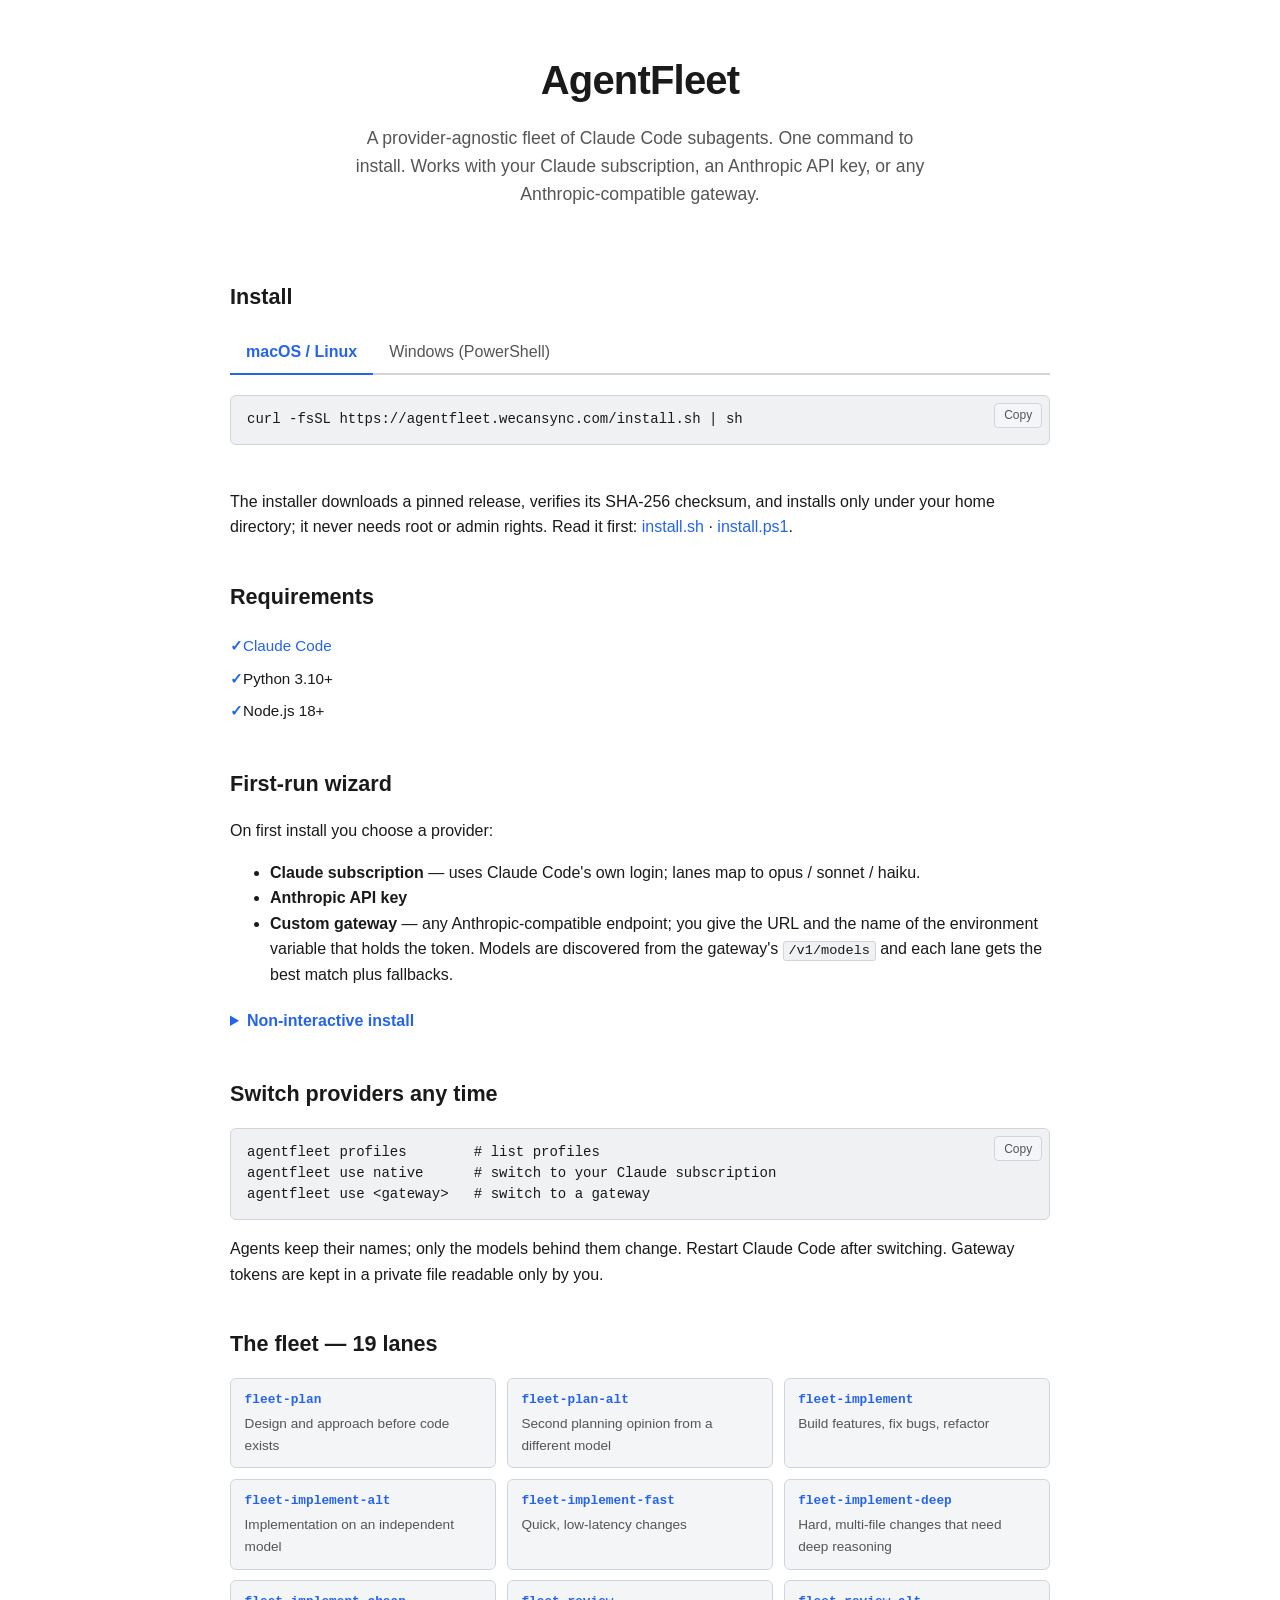
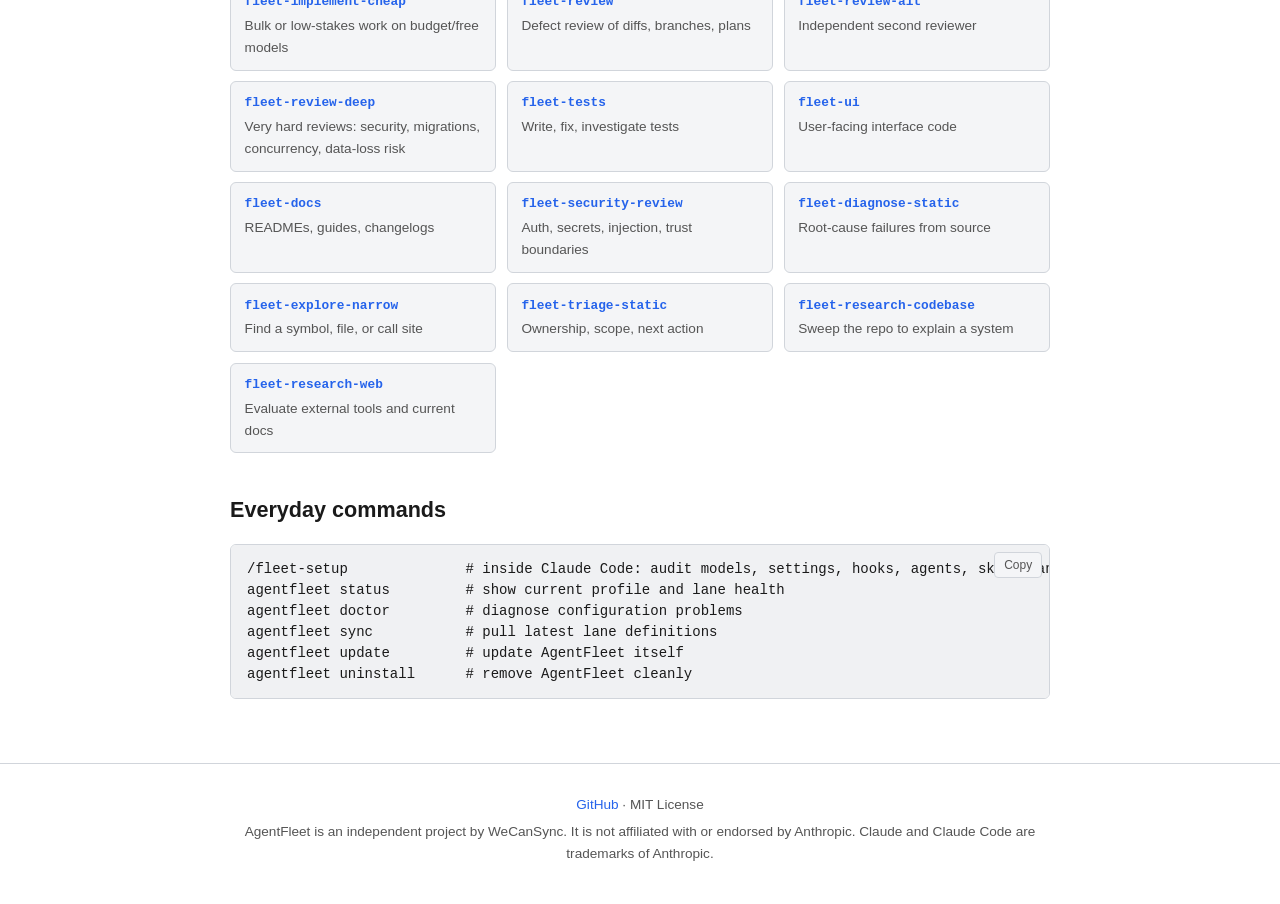
==== site/index.html @ 51f08876 "feat: AgentFleet 2.0 - provider-agnostic lanes, profiles, one-command install Lane names no longer e" ====
<!DOCTYPE html>
<html lang="en">
<head>
<meta charset="utf-8">
<meta name="viewport" content="width=device-width, initial-scale=1">
<title>AgentFleet</title>
<meta name="description" content="A provider-agnostic fleet of Claude Code subagents. One command to install. Works with your Claude subscription, an Anthropic API key, or any Anthropic-compatible gateway.">
<meta property="og:title" content="AgentFleet">
<meta property="og:description" content="A provider-agnostic fleet of Claude Code subagents. One command to install. Works with your Claude subscription, an Anthropic API key, or any Anthropic-compatible gateway.">
<link rel="icon" href="/favicon.svg" type="image/svg+xml">
<style>
:root {
  --bg: #ffffff;
  --bg-surface: #f4f5f7;
  --bg-code: #f0f1f3;
  --text: #1a1a1a;
  --text-muted: #555;
  --accent: #2563eb;
  --accent-hover: #1d4ed8;
  --border: #d1d5db;
  --ring: rgba(37,99,235,0.4);
  --code-text: #1a1a1a;
  --table-stripe: #f9fafb;
  --copied-bg: #16a34a;
}
@media (prefers-color-scheme: dark) {
  :root {
    --bg: #111218;
    --bg-surface: #1a1b23;
    --bg-code: #1e1f2a;
    --text: #e4e4e7;
    --text-muted: #a1a1aa;
    --accent: #60a5fa;
    --accent-hover: #93bbfd;
    --border: #2e2f3a;
    --ring: rgba(96,165,250,0.45);
    --code-text: #e4e4e7;
    --table-stripe: #1e1f2a;
    --copied-bg: #16a34a;
  }
}
*,*::before,*::after{box-sizing:border-box}
body{
  margin:0;font-family:-apple-system,BlinkMacSystemFont,"Segoe UI",Roboto,Helvetica,Arial,sans-serif,"Apple Color Emoji","Segoe UI Emoji";
  background:var(--bg);color:var(--text);line-height:1.6;-webkit-text-size-adjust:100%;
}
a{color:var(--accent);text-decoration:none}
a:hover{text-decoration:underline;color:var(--accent-hover)}
a:focus-visible{outline:2px solid var(--ring);outline-offset:2px;border-radius:2px}
.wrap{max-width:860px;margin:0 auto;padding:0 1.25rem}
header{padding:3rem 0 2rem;text-align:center}
header h1{font-size:2.5rem;margin:0 0 .75rem;letter-spacing:-.02em;font-weight:700}
header p{font-size:1.1rem;max-width:600px;margin:0 auto;color:var(--text-muted)}
main{padding-bottom:3rem}
h2{font-size:1.35rem;margin:2.5rem 0 1rem;font-weight:600}
h3{font-size:1.1rem;margin:1.5rem 0 .5rem;font-weight:600}
/* Tabs */
.tabs{margin-bottom:.5rem}
[role=tablist]{display:flex;gap:0;border-bottom:2px solid var(--border);padding:0;margin:0;list-style:none}
[role=tab]{background:none;border:none;padding:.5rem 1rem;font:inherit;color:var(--text-muted);cursor:pointer;border-bottom:2px solid transparent;margin-bottom:-2px;transition:color .15s,border-color .15s}
[role=tab]:hover{color:var(--text)}
[role=tab][aria-selected=true]{color:var(--accent);border-bottom-color:var(--accent);font-weight:600}
[role=tab]:focus-visible{outline:2px solid var(--ring);outline-offset:-2px;border-radius:2px}
[role=tabpanel]{padding:.75rem 0}
[role=tabpanel][hidden]{display:none}
/* Code blocks */
.code-wrap{position:relative;margin:.5rem 0 1rem}
.code-wrap pre{background:var(--bg-code);border:1px solid var(--border);border-radius:6px;padding:.85rem 3rem .85rem 1rem;overflow-x:auto;margin:0;font-size:.875rem;line-height:1.5;color:var(--code-text)}
.code-wrap code{font-family:"SFMono-Regular",Consolas,"Liberation Mono",Menlo,Courier,monospace;white-space:pre}
.copy-btn{position:absolute;top:.5rem;right:.5rem;background:var(--bg-surface);border:1px solid var(--border);border-radius:4px;padding:.3rem .55rem;font-size:.75rem;cursor:pointer;color:var(--text-muted);transition:background .15s,color .15s}
.copy-btn:hover{background:var(--border);color:var(--text)}
.copy-btn:focus-visible{outline:2px solid var(--ring);outline-offset:1px}
.copy-btn[data-copied=true]{background:var(--copied-bg);color:#fff;border-color:var(--copied-bg)}
/* Details */
details{margin:1rem 0}
details summary{cursor:pointer;font-weight:600;color:var(--accent);padding:.25rem 0}
details summary:focus-visible{outline:2px solid var(--ring);outline-offset:2px;border-radius:2px}
details summary:hover{color:var(--accent-hover)}
/* Lane grid */
.lane-grid{display:grid;grid-template-columns:repeat(auto-fill,minmax(260px,1fr));gap:.65rem;margin:1rem 0}
.lane-card{background:var(--bg-surface);border:1px solid var(--border);border-radius:6px;padding:.7rem .85rem}
.lane-card .lane-name{font-family:"SFMono-Regular",Consolas,"Liberation Mono",Menlo,Courier,monospace;font-size:.8rem;font-weight:600;color:var(--accent);margin-bottom:.15rem}
.lane-card .lane-desc{font-size:.85rem;color:var(--text-muted);margin:0}
/* Inline code */
code.il{background:var(--bg-code);border:1px solid var(--border);border-radius:3px;padding:.1em .35em;font-size:.85em;font-family:"SFMono-Regular",Consolas,"Liberation Mono",Menlo,Courier,monospace}
/* Requirements list */
.req-list{list-style:none;padding:0;margin:.5rem 0}
.req-list li{padding:.25rem 0;font-size:.95rem}
.req-list li::before{content:"\2713 ";color:var(--accent);font-weight:700}
/* Footer */
footer{border-top:1px solid var(--border);padding:1.5rem 0;font-size:.85rem;color:var(--text-muted);text-align:center}
footer p{margin:.35rem 0}
footer a{color:var(--accent)}
/* sr-only */
.sr-only{position:absolute;width:1px;height:1px;padding:0;margin:-1px;overflow:hidden;clip:rect(0,0,0,0);border:0}
/* Reduced motion */
@media (prefers-reduced-motion: reduce) {
  *,*::before,*::after{transition-duration:0s!important;animation-duration:0s!important}
}
@media (max-width: 480px) {
  header h1{font-size:1.8rem}
  header p{font-size:1rem}
  [role=tab]{padding:.4rem .65rem;font-size:.9rem}
  .lane-grid{grid-template-columns:1fr}
}
</style>
</head>
<body>
<header>
  <div class="wrap">
    <h1>AgentFleet</h1>
    <p>A provider-agnostic fleet of Claude Code subagents. One command to install. Works with your Claude subscription, an Anthropic API key, or any Anthropic-compatible gateway.</p>
  </div>
</header>

<main>
<div class="wrap">

<h2>Install</h2>
<div class="tabs" id="install-tabs">
  <div role="tablist" aria-label="Operating system">
    <button role="tab" id="tab-unix" aria-controls="panel-unix" aria-selected="true">macOS / Linux</button>
    <button role="tab" id="tab-win" aria-controls="panel-win" aria-selected="false" tabindex="-1">Windows (PowerShell)</button>
  </div>
  <div role="tabpanel" id="panel-unix" aria-labelledby="tab-unix">
    <div class="code-wrap">
      <pre><code>curl -fsSL https://agentfleet.wecansync.com/install.sh | sh</code></pre>
      <button class="copy-btn" type="button" aria-label="Copy macOS / Linux install command">Copy</button>
    </div>
  </div>
  <div role="tabpanel" id="panel-win" aria-labelledby="tab-win" hidden>
    <div class="code-wrap">
      <pre><code>irm https://agentfleet.wecansync.com/install.ps1 | iex</code></pre>
      <button class="copy-btn" type="button" aria-label="Copy Windows install command">Copy</button>
    </div>
  </div>
</div>
<p>The installer downloads a pinned release, verifies its SHA-256 checksum, and installs only under your home directory; it never needs root or admin rights. Read it first: <a href="/install.sh">install.sh</a> &middot; <a href="/install.ps1">install.ps1</a>.</p>

<div aria-live="polite" class="sr-only" id="copy-announce"></div>

<h2>Requirements</h2>
<ul class="req-list">
  <li><a href="https://claude.com/claude-code">Claude Code</a></li>
  <li>Python 3.10+</li>
  <li>Node.js 18+</li>
</ul>

<h2>First-run wizard</h2>
<p>On first install you choose a provider:</p>
<ul>
  <li><strong>Claude subscription</strong> &mdash; uses Claude Code's own login; lanes map to opus / sonnet / haiku.</li>
  <li><strong>Anthropic API key</strong></li>
  <li><strong>Custom gateway</strong> &mdash; any Anthropic-compatible endpoint; you give the URL and the name of the environment variable that holds the token. Models are discovered from the gateway's <code class="il">/v1/models</code> and each lane gets the best match plus fallbacks.</li>
</ul>

<details>
<summary>Non-interactive install</summary>

<h3>macOS / Linux, subscription</h3>
<div class="code-wrap">
  <pre><code>curl -fsSL https://agentfleet.wecansync.com/install.sh | sh -s -- --provider native</code></pre>
  <button class="copy-btn" type="button" aria-label="Copy non-interactive subscription command">Copy</button>
</div>

<h3>macOS / Linux, gateway</h3>
<div class="code-wrap">
  <pre><code>export MY_GATEWAY_TOKEN='…'
curl -fsSL https://agentfleet.wecansync.com/install.sh | sh -s -- --provider gateway --gateway-url https://gateway.example.com --gateway-token-env MY_GATEWAY_TOKEN</code></pre>
  <button class="copy-btn" type="button" aria-label="Copy non-interactive gateway command for macOS / Linux">Copy</button>
</div>

<h3>Windows, gateway</h3>
<div class="code-wrap">
  <pre><code>$env:MY_GATEWAY_TOKEN='…'; &amp; ([scriptblock]::Create((irm https://agentfleet.wecansync.com/install.ps1))) --provider gateway --gateway-url https://gateway.example.com --gateway-token-env MY_GATEWAY_TOKEN</code></pre>
  <button class="copy-btn" type="button" aria-label="Copy non-interactive gateway command for Windows">Copy</button>
</div>

<h3>Pin a version</h3>
<div class="code-wrap">
  <pre><code>curl -fsSL https://agentfleet.wecansync.com/install.sh | AGENTFLEET_VERSION=2.0.0 sh</code></pre>
  <button class="copy-btn" type="button" aria-label="Copy pin-a-version command">Copy</button>
</div>
</details>

<h2>Switch providers any time</h2>
<div class="code-wrap">
  <pre><code>agentfleet profiles        # list profiles
agentfleet use native      # switch to your Claude subscription
agentfleet use &lt;gateway&gt;   # switch to a gateway</code></pre>
  <button class="copy-btn" type="button" aria-label="Copy switch-provider commands">Copy</button>
</div>
<p>Agents keep their names; only the models behind them change. Restart Claude Code after switching. Gateway tokens are kept in a private file readable only by you.</p>

<h2>The fleet &mdash; 19 lanes</h2>
<div class="lane-grid">
  <div class="lane-card"><div class="lane-name">fleet-plan</div><p class="lane-desc">Design and approach before code exists</p></div>
  <div class="lane-card"><div class="lane-name">fleet-plan-alt</div><p class="lane-desc">Second planning opinion from a different model</p></div>
  <div class="lane-card"><div class="lane-name">fleet-implement</div><p class="lane-desc">Build features, fix bugs, refactor</p></div>
  <div class="lane-card"><div class="lane-name">fleet-implement-alt</div><p class="lane-desc">Implementation on an independent model</p></div>
  <div class="lane-card"><div class="lane-name">fleet-implement-fast</div><p class="lane-desc">Quick, low-latency changes</p></div>
  <div class="lane-card"><div class="lane-name">fleet-implement-deep</div><p class="lane-desc">Hard, multi-file changes that need deep reasoning</p></div>
  <div class="lane-card"><div class="lane-name">fleet-implement-cheap</div><p class="lane-desc">Bulk or low-stakes work on budget/free models</p></div>
  <div class="lane-card"><div class="lane-name">fleet-review</div><p class="lane-desc">Defect review of diffs, branches, plans</p></div>
  <div class="lane-card"><div class="lane-name">fleet-review-alt</div><p class="lane-desc">Independent second reviewer</p></div>
  <div class="lane-card"><div class="lane-name">fleet-review-deep</div><p class="lane-desc">Very hard reviews: security, migrations, concurrency, data-loss risk</p></div>
  <div class="lane-card"><div class="lane-name">fleet-tests</div><p class="lane-desc">Write, fix, investigate tests</p></div>
  <div class="lane-card"><div class="lane-name">fleet-ui</div><p class="lane-desc">User-facing interface code</p></div>
  <div class="lane-card"><div class="lane-name">fleet-docs</div><p class="lane-desc">READMEs, guides, changelogs</p></div>
  <div class="lane-card"><div class="lane-name">fleet-security-review</div><p class="lane-desc">Auth, secrets, injection, trust boundaries</p></div>
  <div class="lane-card"><div class="lane-name">fleet-diagnose-static</div><p class="lane-desc">Root-cause failures from source</p></div>
  <div class="lane-card"><div class="lane-name">fleet-explore-narrow</div><p class="lane-desc">Find a symbol, file, or call site</p></div>
  <div class="lane-card"><div class="lane-name">fleet-triage-static</div><p class="lane-desc">Ownership, scope, next action</p></div>
  <div class="lane-card"><div class="lane-name">fleet-research-codebase</div><p class="lane-desc">Sweep the repo to explain a system</p></div>
  <div class="lane-card"><div class="lane-name">fleet-research-web</div><p class="lane-desc">Evaluate external tools and current docs</p></div>
</div>

<h2>Everyday commands</h2>
<div class="code-wrap">
  <pre><code>/fleet-setup              # inside Claude Code: audit models, settings, hooks, agents, skills and tune the fleet
agentfleet status         # show current profile and lane health
agentfleet doctor         # diagnose configuration problems
agentfleet sync           # pull latest lane definitions
agentfleet update         # update AgentFleet itself
agentfleet uninstall      # remove AgentFleet cleanly</code></pre>
  <button class="copy-btn" type="button" aria-label="Copy everyday commands">Copy</button>
</div>

</div>
</main>

<footer>
  <div class="wrap">
    <p><a href="https://github.com/wecansync/claude-agents-config">GitHub</a> &middot; MIT License</p>
    <p>AgentFleet is an independent project by WeCanSync. It is not affiliated with or endorsed by Anthropic. Claude and Claude Code are trademarks of Anthropic.</p>
  </div>
</footer>

<script>
(function(){
  /* --- Tab switching --- */
  var tablist = document.querySelector('[role=tablist]');
  var tabs = Array.prototype.slice.call(tablist.querySelectorAll('[role=tab]'));
  var panels = tabs.map(function(t){ return document.getElementById(t.getAttribute('aria-controls')); });

  function activate(tab){
    tabs.forEach(function(t,i){
      var selected = t === tab;
      t.setAttribute('aria-selected', selected ? 'true' : 'false');
      t.tabIndex = selected ? 0 : -1;
      if(selected){ panels[i].removeAttribute('hidden'); } else { panels[i].setAttribute('hidden',''); }
    });
    tab.focus();
  }

  tablist.addEventListener('click', function(e){
    var t = e.target.closest('[role=tab]');
    if(t) activate(t);
  });

  tablist.addEventListener('keydown', function(e){
    var idx = tabs.indexOf(document.activeElement);
    if(idx < 0) return;
    var next = -1;
    if(e.key === 'ArrowRight' || e.key === 'ArrowDown') next = (idx + 1) % tabs.length;
    else if(e.key === 'ArrowLeft' || e.key === 'ArrowUp') next = (idx - 1 + tabs.length) % tabs.length;
    else if(e.key === 'Home') next = 0;
    else if(e.key === 'End') next = tabs.length - 1;
    if(next >= 0){ e.preventDefault(); activate(tabs[next]); }
  });

  /* Detect OS and preselect tab */
  try {
    var ua = (navigator.userAgentData && navigator.userAgentData.platform) || navigator.platform || '';
    if(/win/i.test(ua)) activate(tabs[1]);
  } catch(e){}

  /* --- Copy buttons --- */
  var announce = document.getElementById('copy-announce');
  var btns = Array.prototype.slice.call(document.querySelectorAll('.copy-btn'));

  btns.forEach(function(btn){
    btn.addEventListener('click', function(){
      var code = btn.parentNode.querySelector('code');
      if(!code) return;
      var text = code.textContent;
      var done = function(){
        btn.textContent = 'Copied';
        btn.setAttribute('data-copied','true');
        announce.textContent = 'Copied to clipboard';
        setTimeout(function(){
          btn.textContent = 'Copy';
          btn.removeAttribute('data-copied');
          announce.textContent = '';
        }, 1500);
      };
      if(navigator.clipboard && navigator.clipboard.writeText){
        navigator.clipboard.writeText(text).then(done).catch(fallback);
      } else {
        fallback();
      }
      function fallback(){
        try {
          var range = document.createRange();
          range.selectNodeContents(code);
          var sel = window.getSelection();
          sel.removeAllRanges();
          sel.addRange(range);
          document.execCommand('copy');
          sel.removeAllRanges();
          done();
        } catch(e){ btn.textContent = 'Select & copy manually'; setTimeout(function(){ btn.textContent = 'Copy'; },2000); }
      }
    });
  });
})();
</script>
</body>
</html>
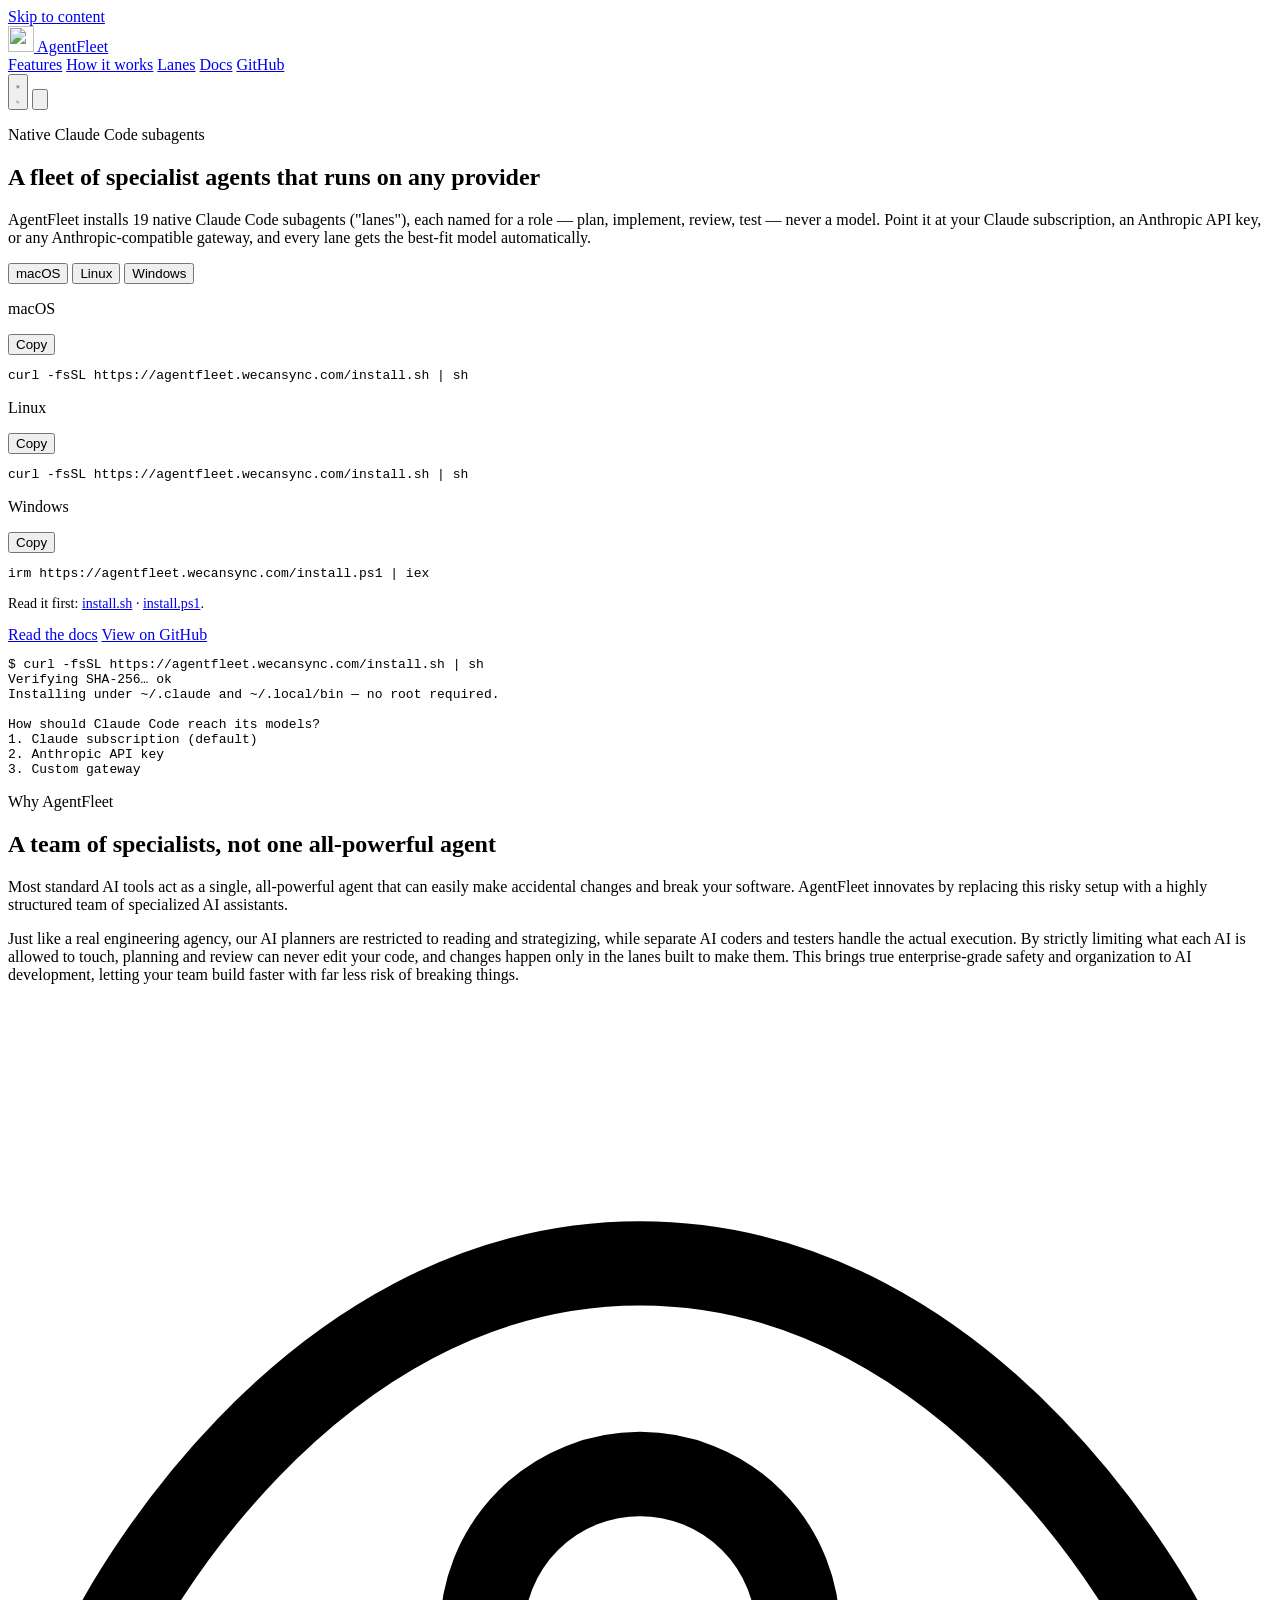
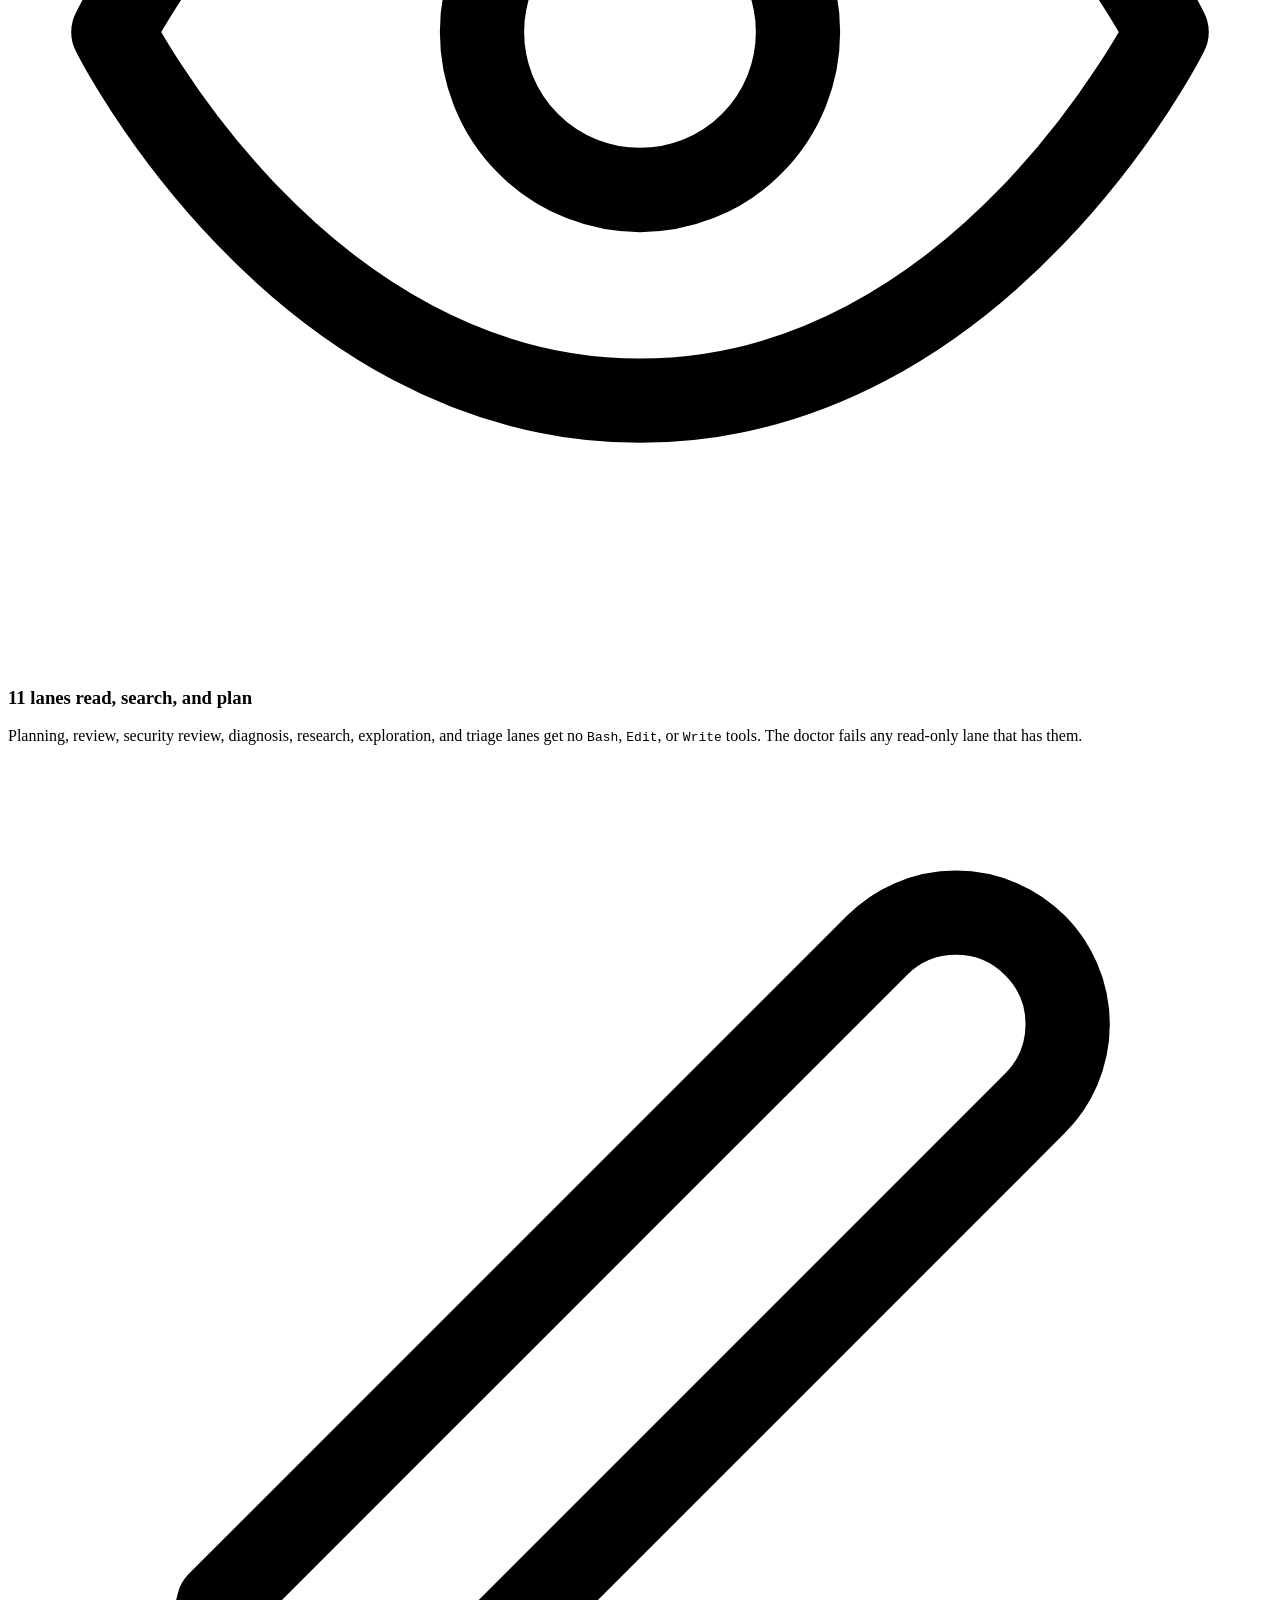
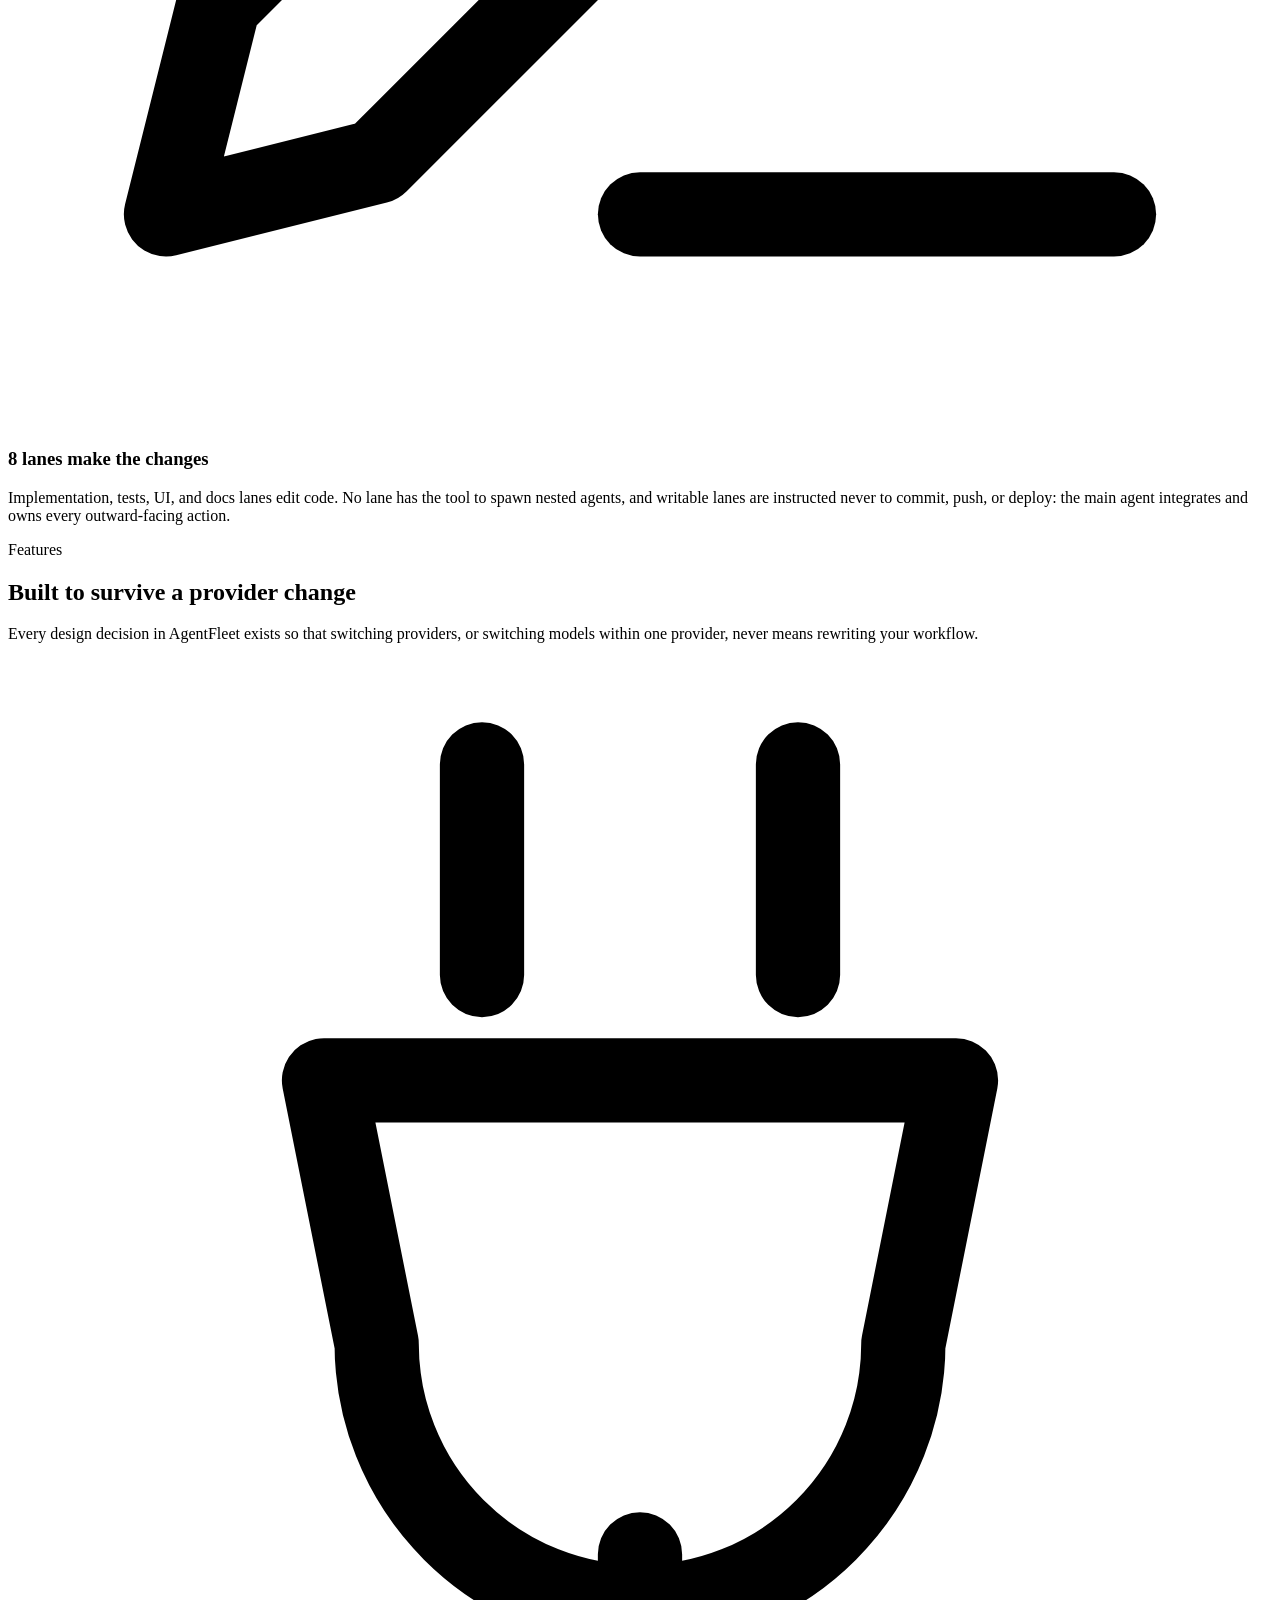
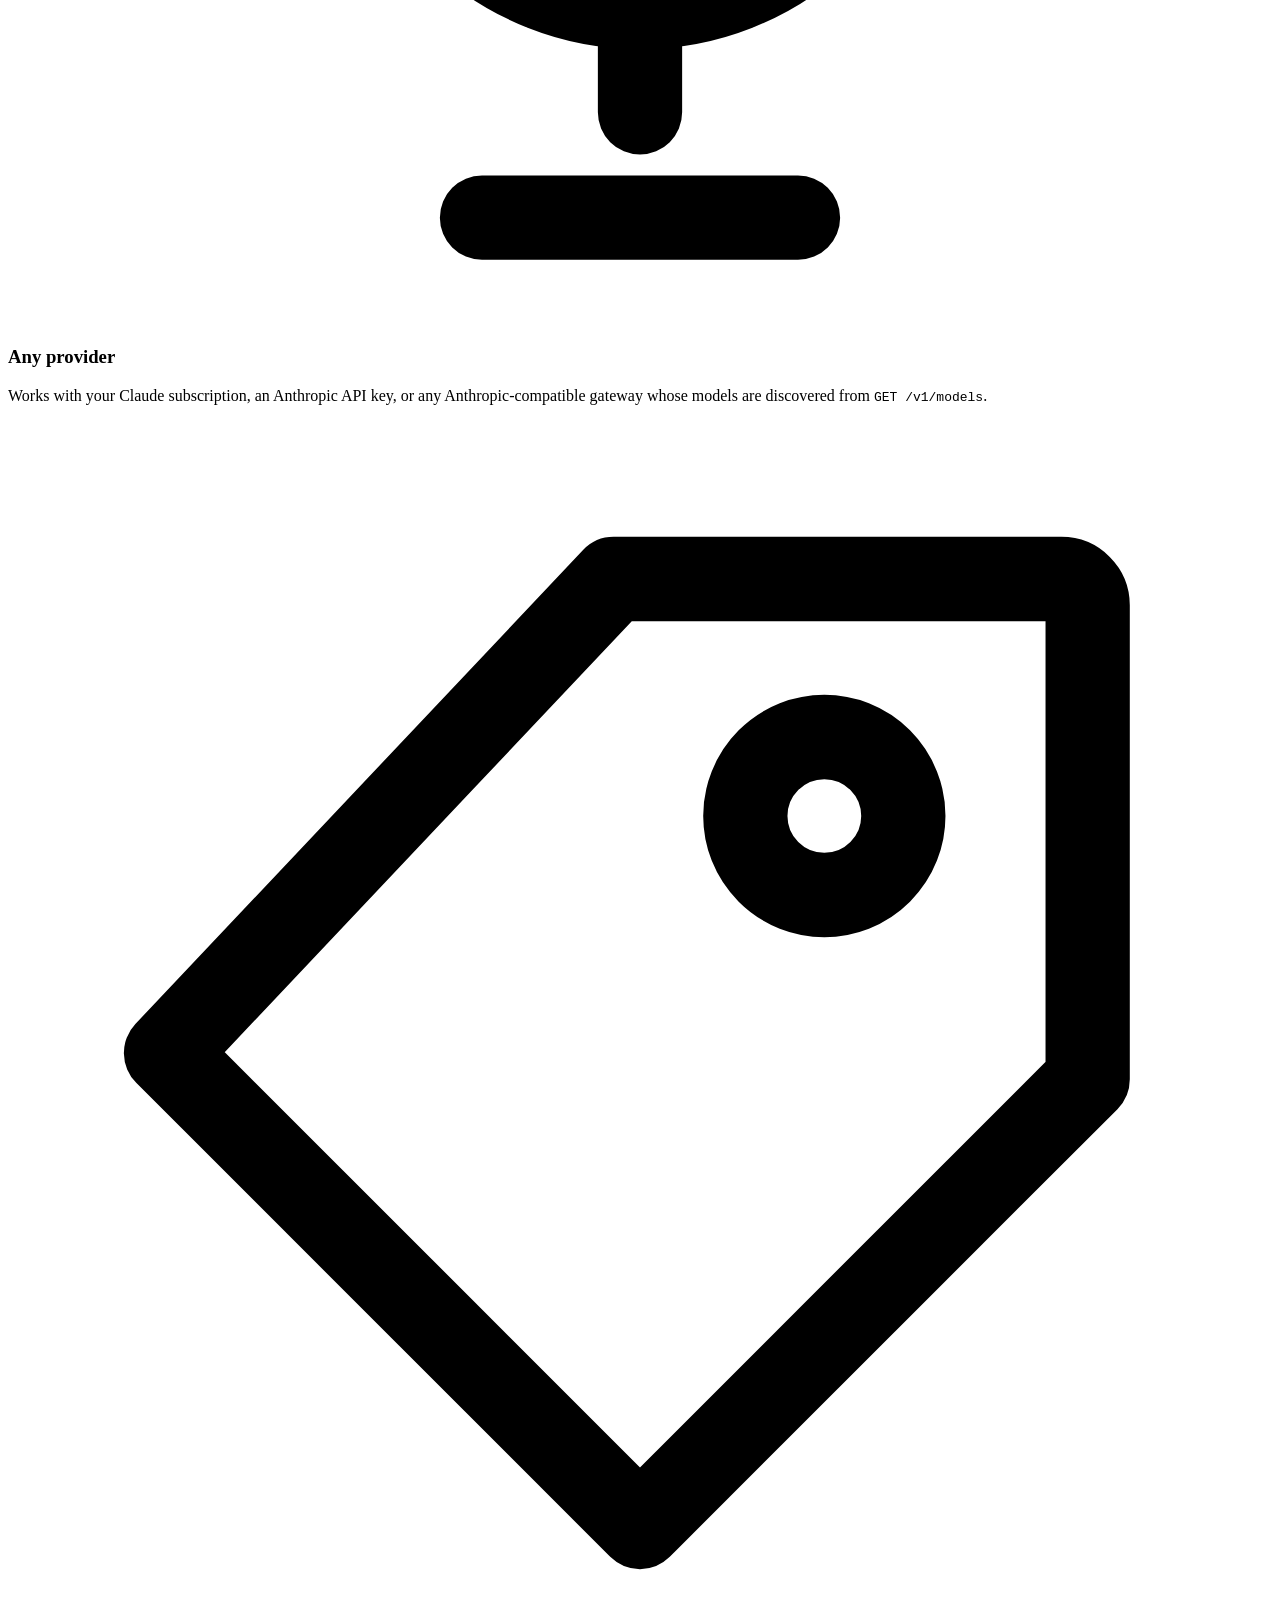
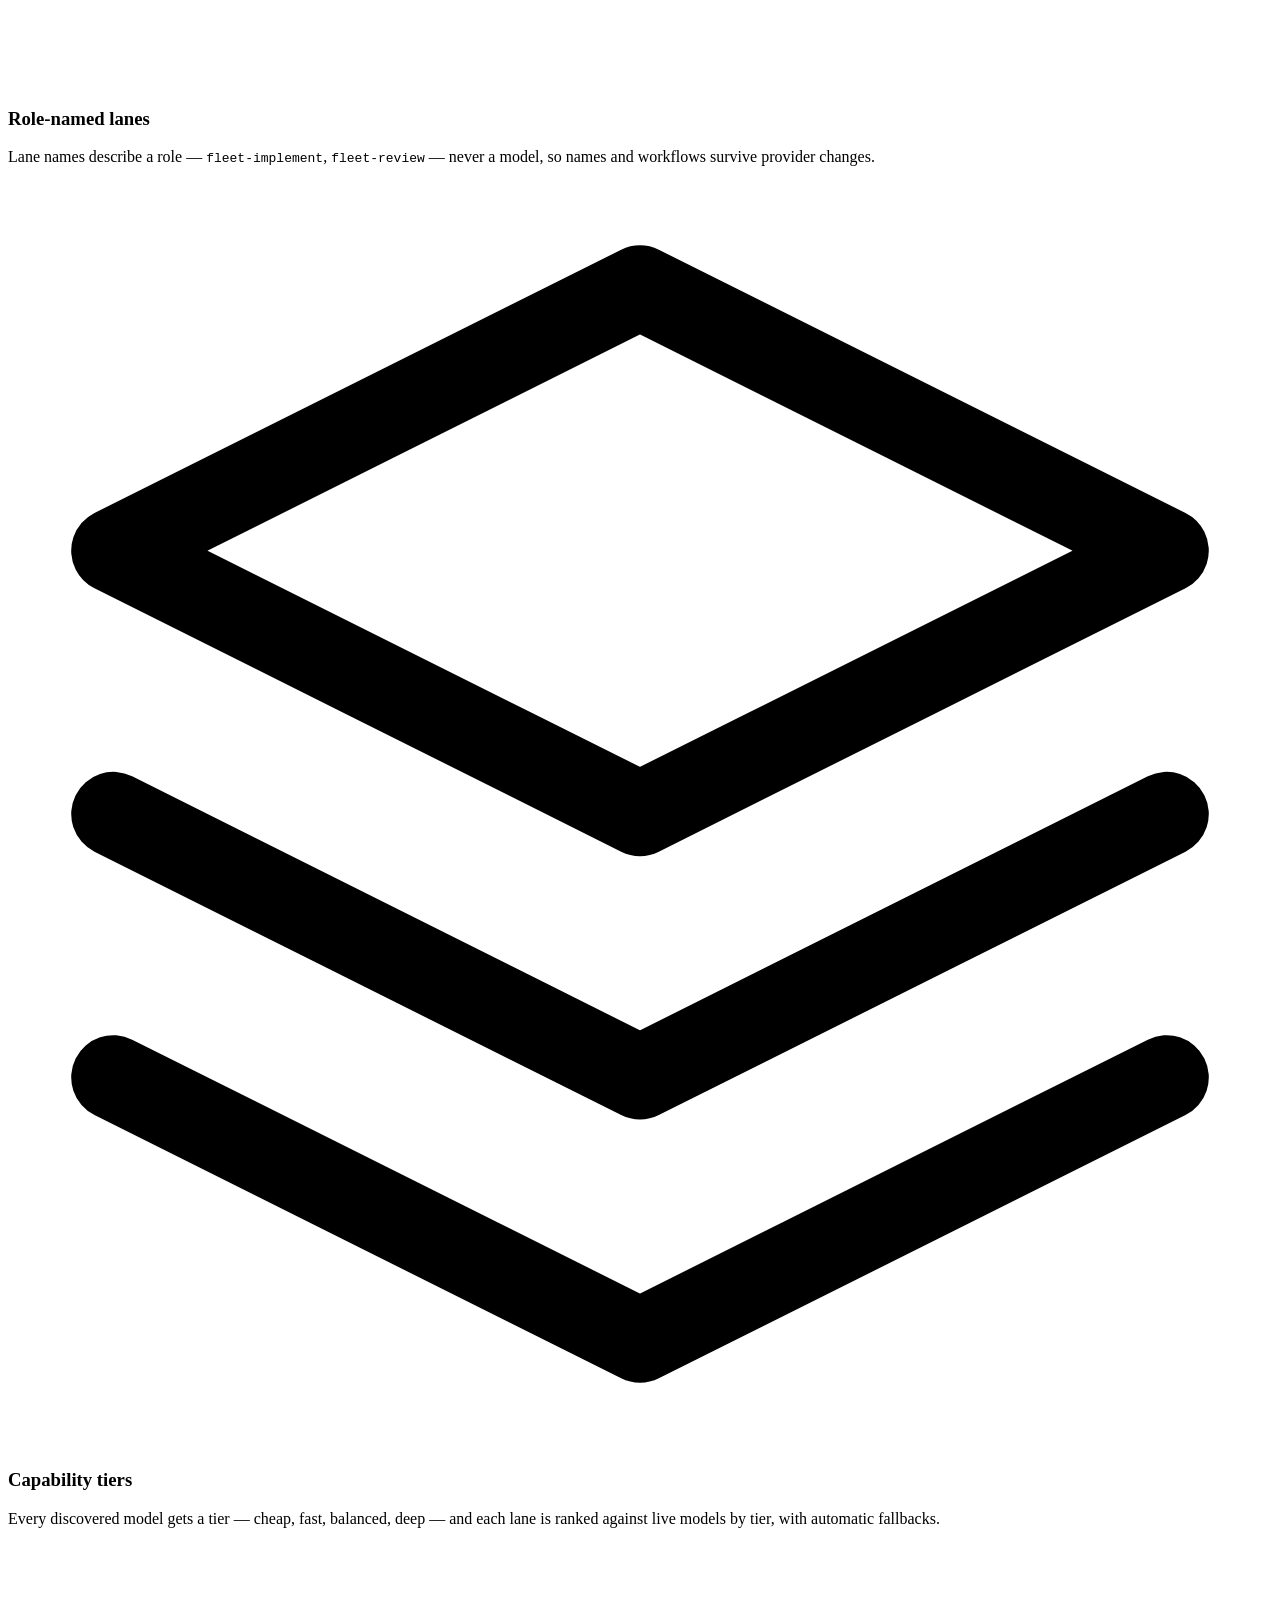
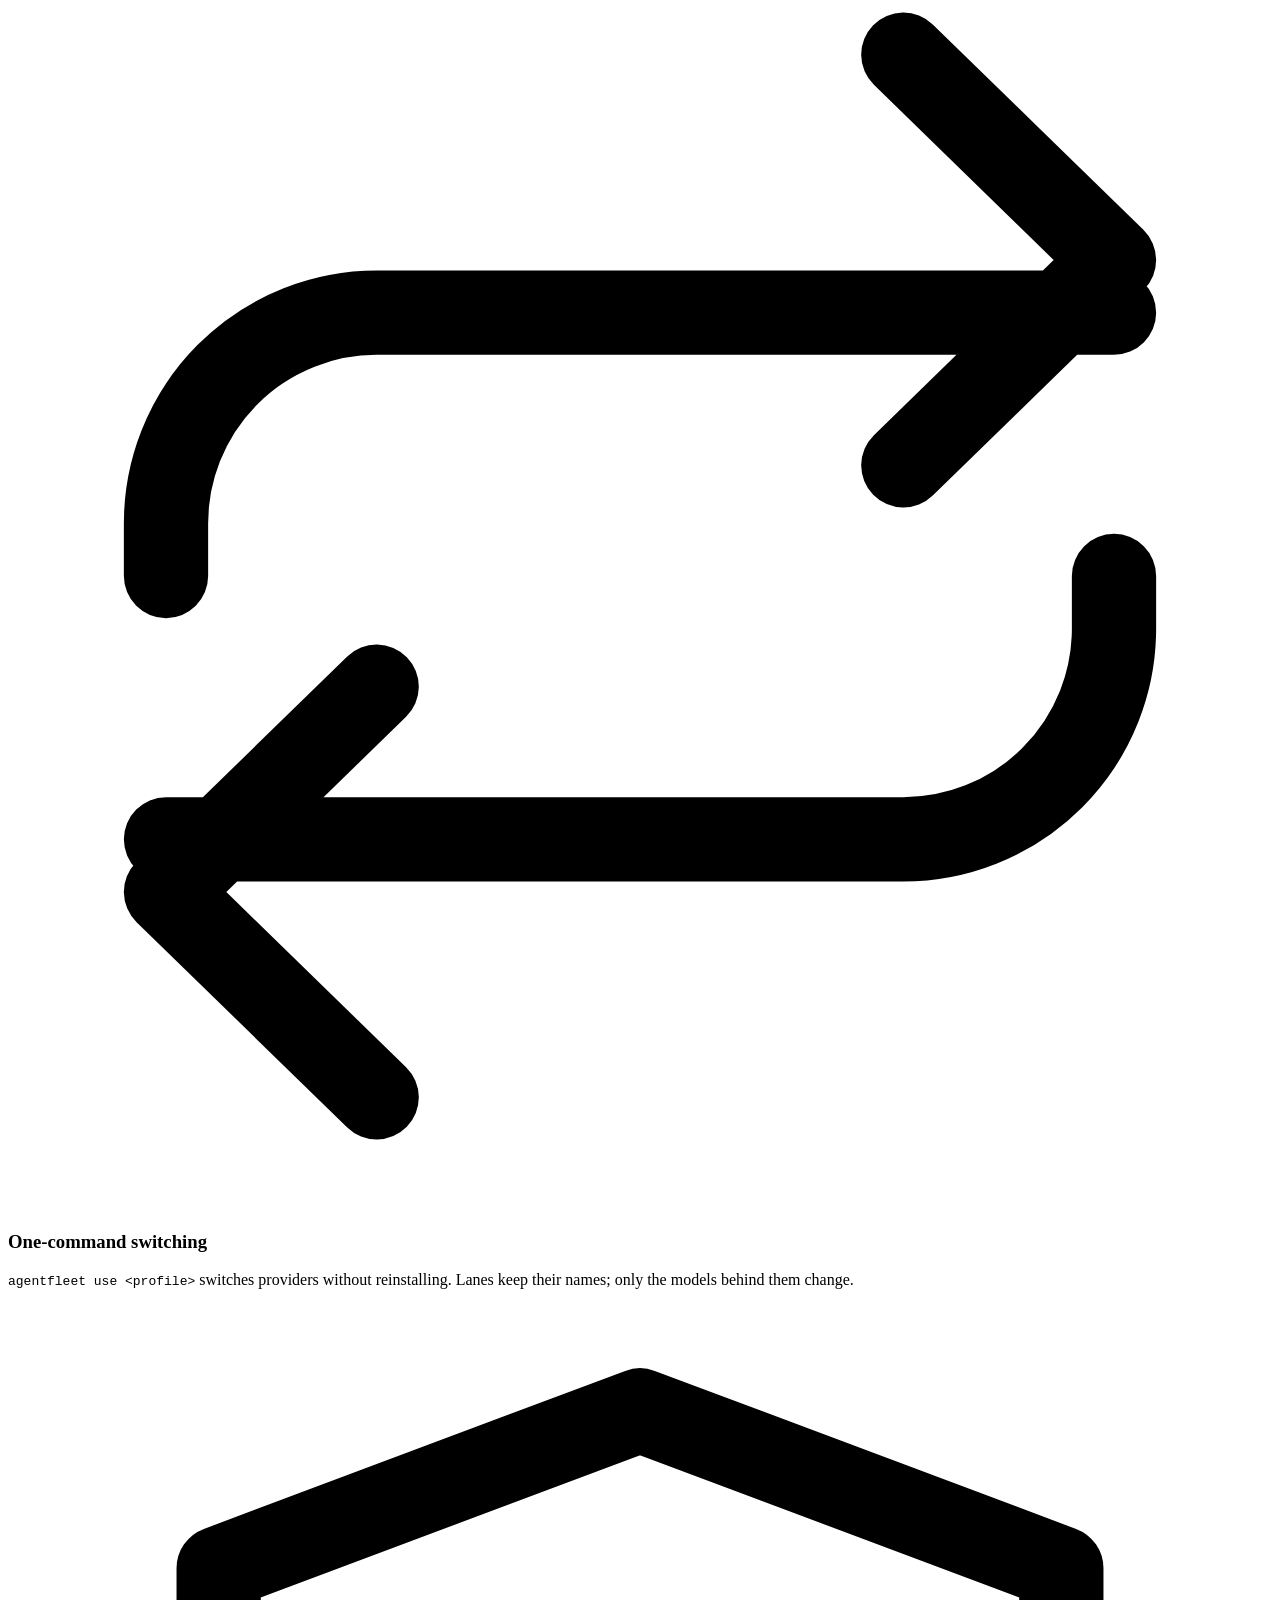
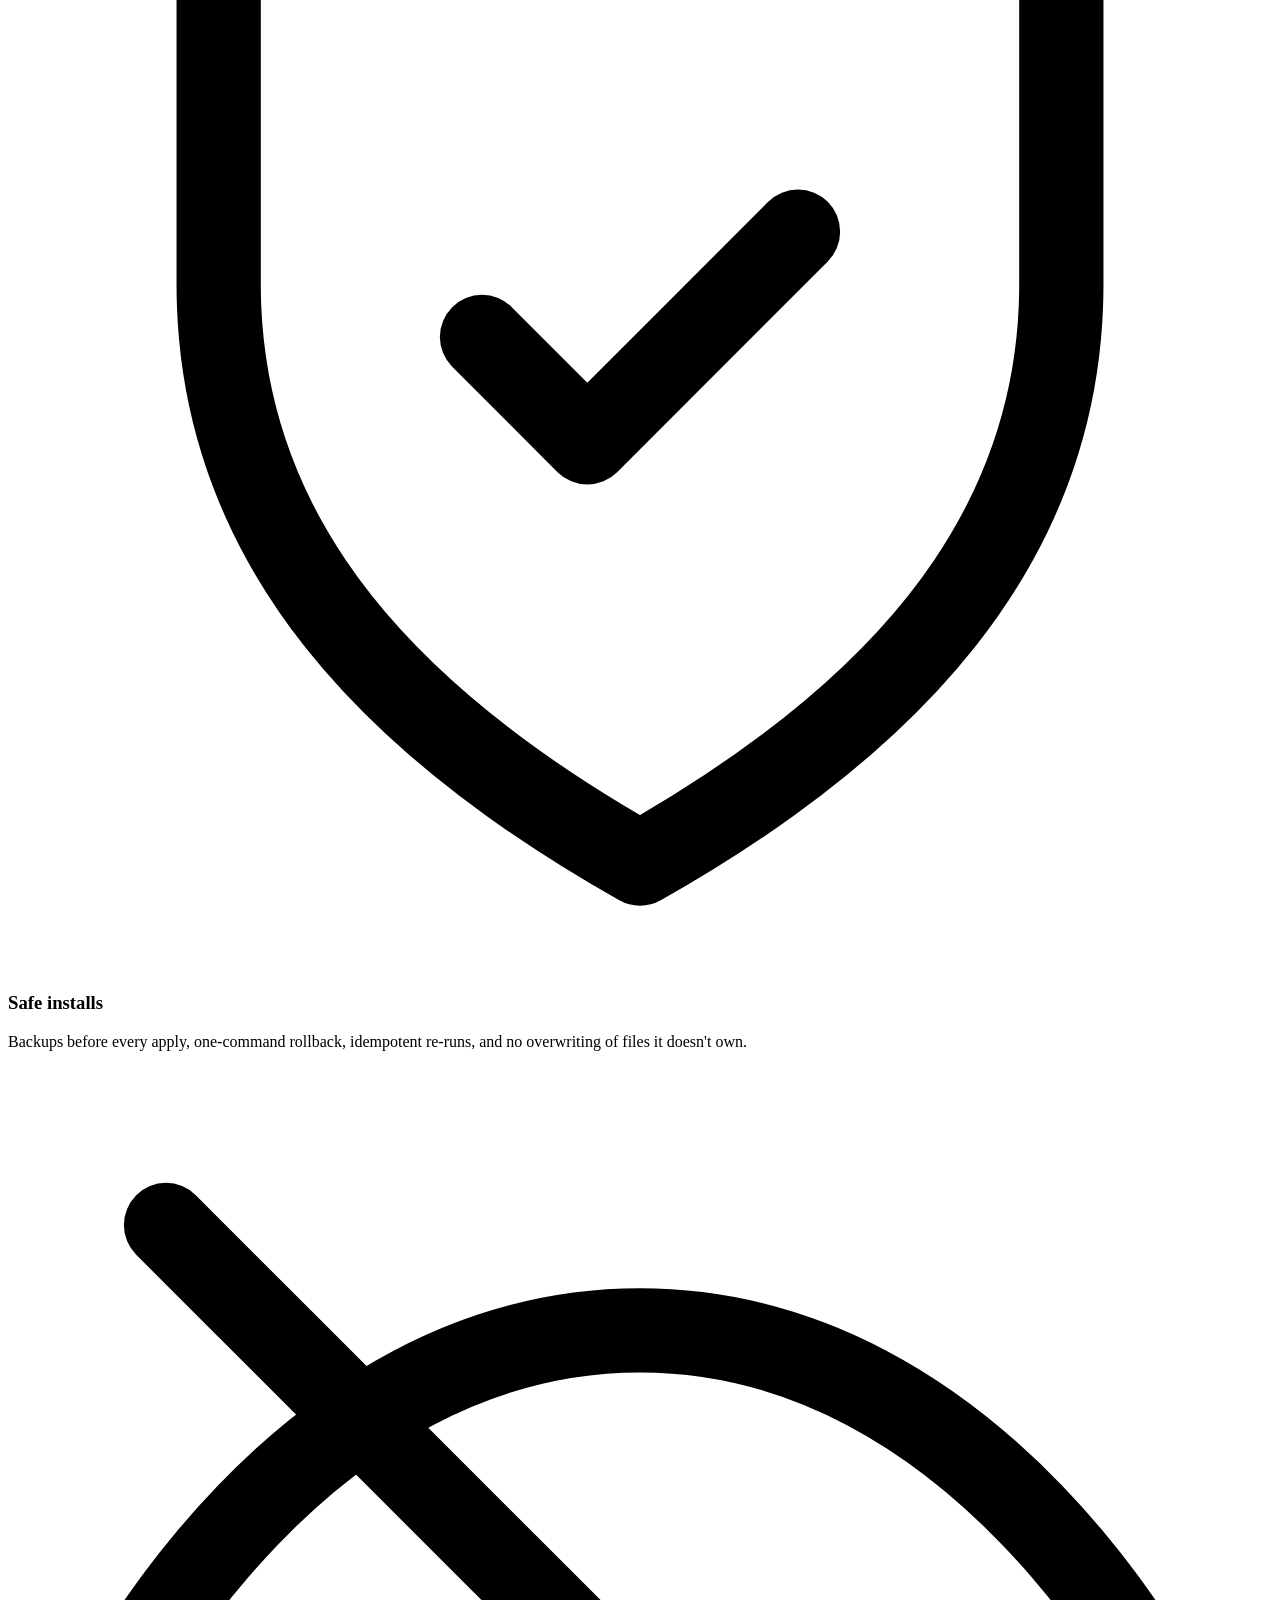
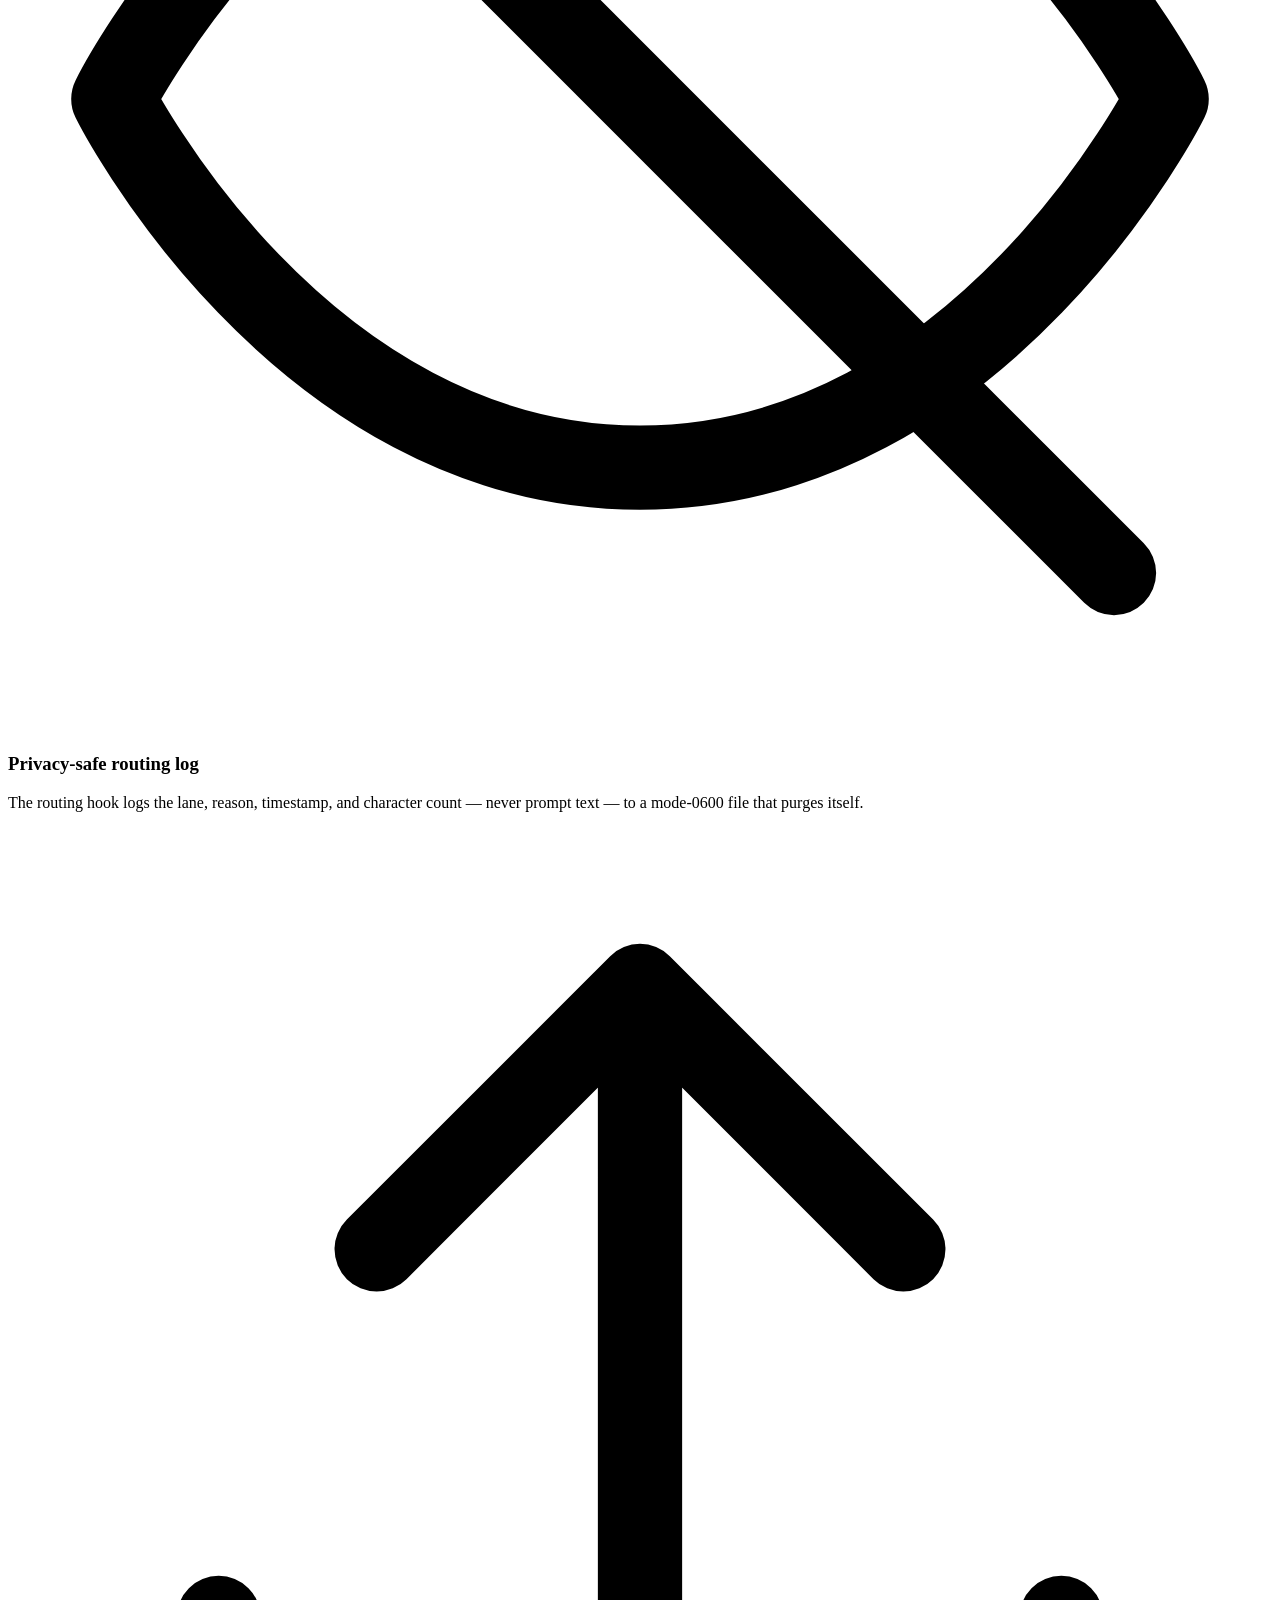
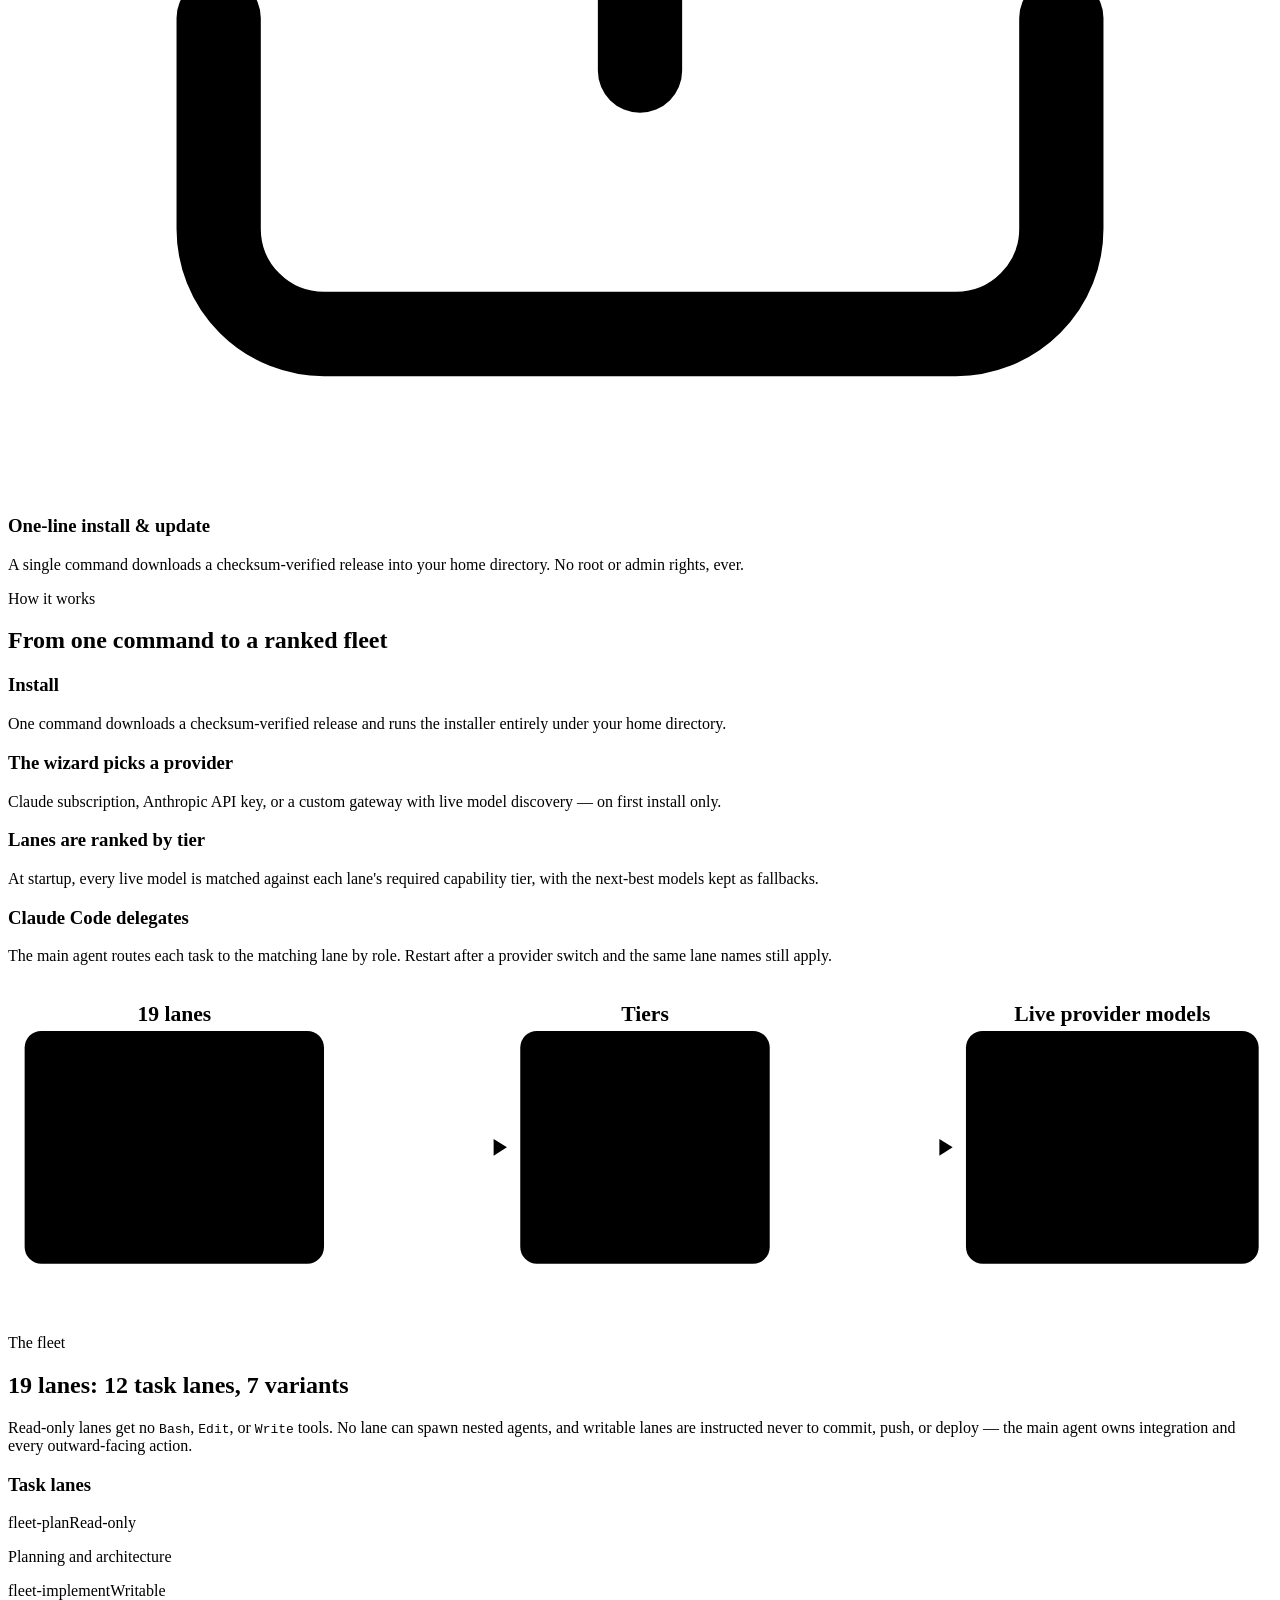
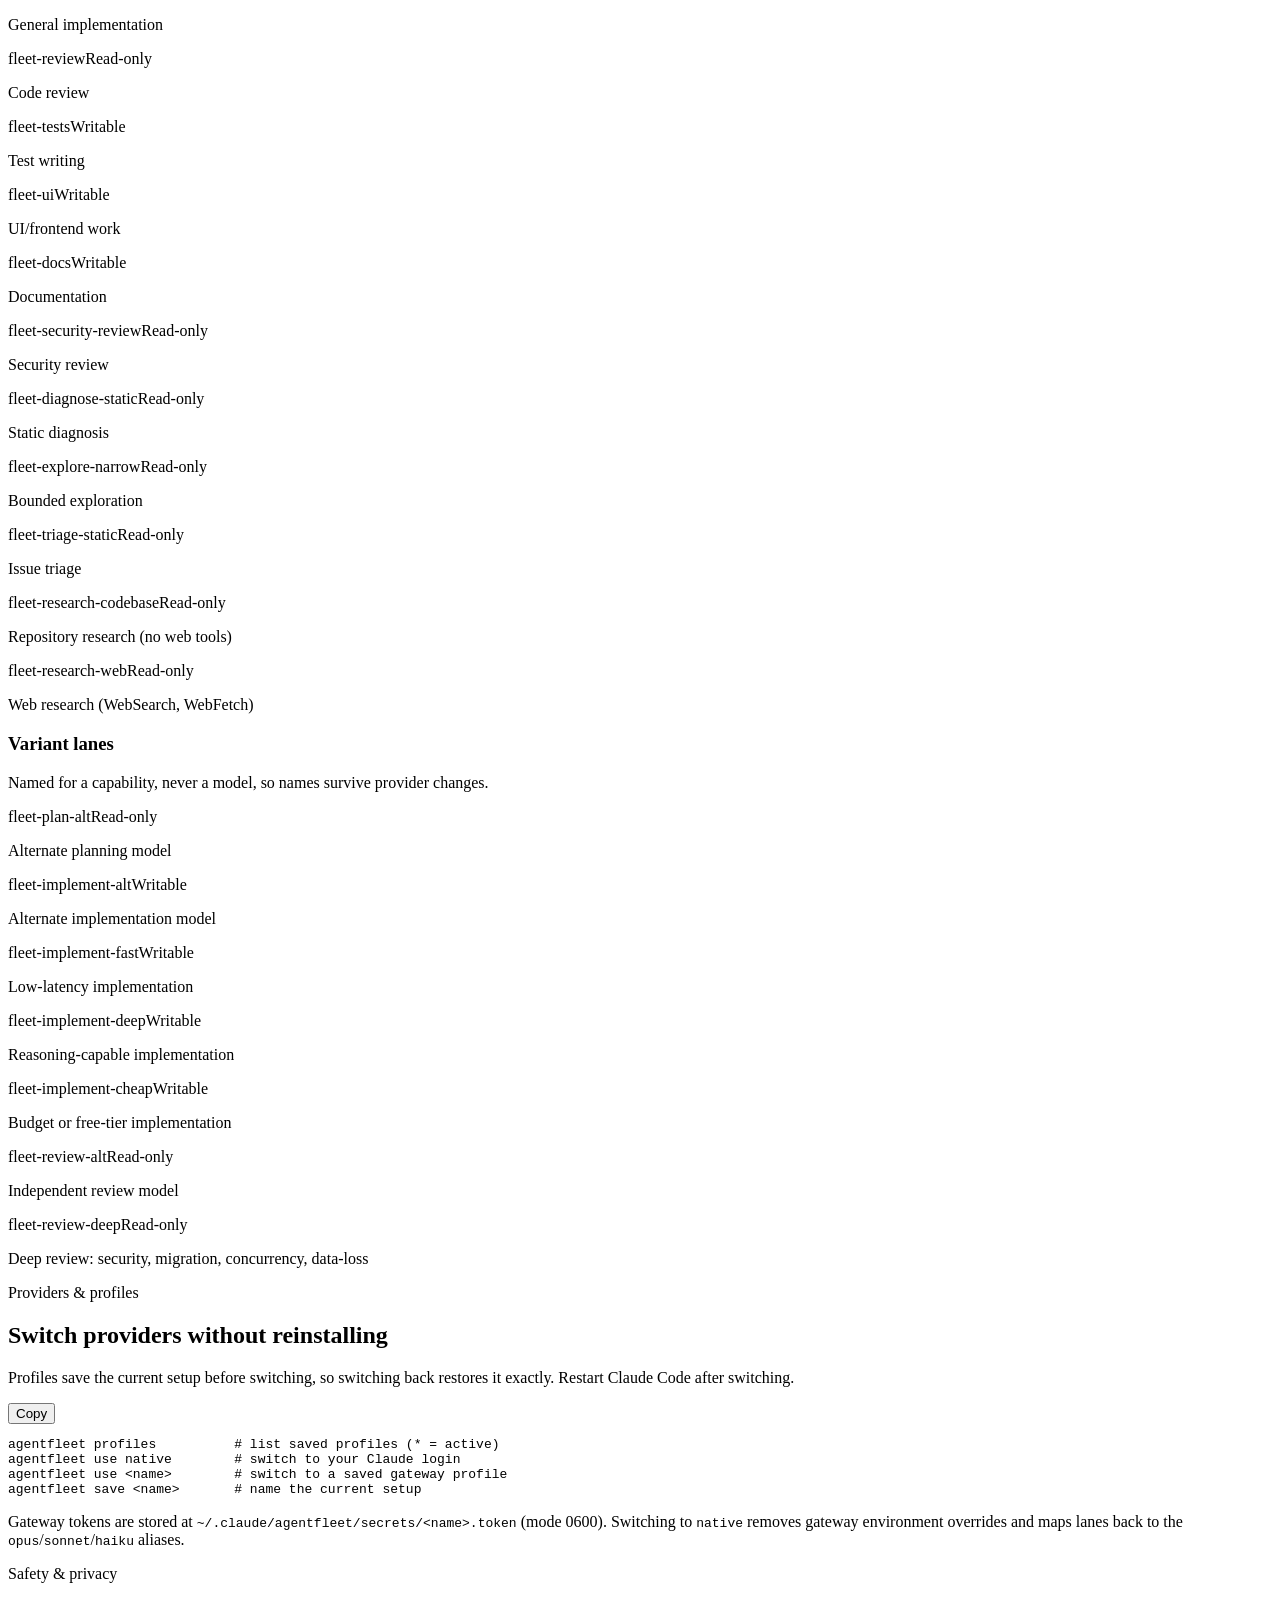
==== commit 14480ec8: "feat(site): redesigned landing page and full documentation - New landing page: hero with OS-tabbed i" ====
--- a/site/index.html
+++ b/site/index.html
@@ -3,317 +3,424 @@
 <head>
 <meta charset="utf-8">
 <meta name="viewport" content="width=device-width, initial-scale=1">
-<title>AgentFleet</title>
-<meta name="description" content="A provider-agnostic fleet of Claude Code subagents. One command to install. Works with your Claude subscription, an Anthropic API key, or any Anthropic-compatible gateway.">
+<title>AgentFleet — a fleet of Claude Code subagents for any provider</title>
+<meta name="description" content="AgentFleet installs a fleet of native Claude Code subagents mapped to whatever models your provider offers: a Claude subscription, an Anthropic API key, or any Anthropic-compatible gateway.">
 <meta property="og:title" content="AgentFleet">
-<meta property="og:description" content="A provider-agnostic fleet of Claude Code subagents. One command to install. Works with your Claude subscription, an Anthropic API key, or any Anthropic-compatible gateway.">
-<link rel="icon" href="/favicon.svg" type="image/svg+xml">
-<style>
-:root {
-  --bg: #ffffff;
-  --bg-surface: #f4f5f7;
-  --bg-code: #f0f1f3;
-  --text: #1a1a1a;
-  --text-muted: #555;
-  --accent: #2563eb;
-  --accent-hover: #1d4ed8;
-  --border: #d1d5db;
-  --ring: rgba(37,99,235,0.4);
-  --code-text: #1a1a1a;
-  --table-stripe: #f9fafb;
-  --copied-bg: #16a34a;
-}
-@media (prefers-color-scheme: dark) {
-  :root {
-    --bg: #111218;
-    --bg-surface: #1a1b23;
-    --bg-code: #1e1f2a;
-    --text: #e4e4e7;
-    --text-muted: #a1a1aa;
-    --accent: #60a5fa;
-    --accent-hover: #93bbfd;
-    --border: #2e2f3a;
-    --ring: rgba(96,165,250,0.45);
-    --code-text: #e4e4e7;
-    --table-stripe: #1e1f2a;
-    --copied-bg: #16a34a;
-  }
-}
-*,*::before,*::after{box-sizing:border-box}
-body{
-  margin:0;font-family:-apple-system,BlinkMacSystemFont,"Segoe UI",Roboto,Helvetica,Arial,sans-serif,"Apple Color Emoji","Segoe UI Emoji";
-  background:var(--bg);color:var(--text);line-height:1.6;-webkit-text-size-adjust:100%;
-}
-a{color:var(--accent);text-decoration:none}
-a:hover{text-decoration:underline;color:var(--accent-hover)}
-a:focus-visible{outline:2px solid var(--ring);outline-offset:2px;border-radius:2px}
-.wrap{max-width:860px;margin:0 auto;padding:0 1.25rem}
-header{padding:3rem 0 2rem;text-align:center}
-header h1{font-size:2.5rem;margin:0 0 .75rem;letter-spacing:-.02em;font-weight:700}
-header p{font-size:1.1rem;max-width:600px;margin:0 auto;color:var(--text-muted)}
-main{padding-bottom:3rem}
-h2{font-size:1.35rem;margin:2.5rem 0 1rem;font-weight:600}
-h3{font-size:1.1rem;margin:1.5rem 0 .5rem;font-weight:600}
-/* Tabs */
-.tabs{margin-bottom:.5rem}
-[role=tablist]{display:flex;gap:0;border-bottom:2px solid var(--border);padding:0;margin:0;list-style:none}
-[role=tab]{background:none;border:none;padding:.5rem 1rem;font:inherit;color:var(--text-muted);cursor:pointer;border-bottom:2px solid transparent;margin-bottom:-2px;transition:color .15s,border-color .15s}
-[role=tab]:hover{color:var(--text)}
-[role=tab][aria-selected=true]{color:var(--accent);border-bottom-color:var(--accent);font-weight:600}
-[role=tab]:focus-visible{outline:2px solid var(--ring);outline-offset:-2px;border-radius:2px}
-[role=tabpanel]{padding:.75rem 0}
-[role=tabpanel][hidden]{display:none}
-/* Code blocks */
-.code-wrap{position:relative;margin:.5rem 0 1rem}
-.code-wrap pre{background:var(--bg-code);border:1px solid var(--border);border-radius:6px;padding:.85rem 3rem .85rem 1rem;overflow-x:auto;margin:0;font-size:.875rem;line-height:1.5;color:var(--code-text)}
-.code-wrap code{font-family:"SFMono-Regular",Consolas,"Liberation Mono",Menlo,Courier,monospace;white-space:pre}
-.copy-btn{position:absolute;top:.5rem;right:.5rem;background:var(--bg-surface);border:1px solid var(--border);border-radius:4px;padding:.3rem .55rem;font-size:.75rem;cursor:pointer;color:var(--text-muted);transition:background .15s,color .15s}
-.copy-btn:hover{background:var(--border);color:var(--text)}
-.copy-btn:focus-visible{outline:2px solid var(--ring);outline-offset:1px}
-.copy-btn[data-copied=true]{background:var(--copied-bg);color:#fff;border-color:var(--copied-bg)}
-/* Details */
-details{margin:1rem 0}
-details summary{cursor:pointer;font-weight:600;color:var(--accent);padding:.25rem 0}
-details summary:focus-visible{outline:2px solid var(--ring);outline-offset:2px;border-radius:2px}
-details summary:hover{color:var(--accent-hover)}
-/* Lane grid */
-.lane-grid{display:grid;grid-template-columns:repeat(auto-fill,minmax(260px,1fr));gap:.65rem;margin:1rem 0}
-.lane-card{background:var(--bg-surface);border:1px solid var(--border);border-radius:6px;padding:.7rem .85rem}
-.lane-card .lane-name{font-family:"SFMono-Regular",Consolas,"Liberation Mono",Menlo,Courier,monospace;font-size:.8rem;font-weight:600;color:var(--accent);margin-bottom:.15rem}
-.lane-card .lane-desc{font-size:.85rem;color:var(--text-muted);margin:0}
-/* Inline code */
-code.il{background:var(--bg-code);border:1px solid var(--border);border-radius:3px;padding:.1em .35em;font-size:.85em;font-family:"SFMono-Regular",Consolas,"Liberation Mono",Menlo,Courier,monospace}
-/* Requirements list */
-.req-list{list-style:none;padding:0;margin:.5rem 0}
-.req-list li{padding:.25rem 0;font-size:.95rem}
-.req-list li::before{content:"\2713 ";color:var(--accent);font-weight:700}
-/* Footer */
-footer{border-top:1px solid var(--border);padding:1.5rem 0;font-size:.85rem;color:var(--text-muted);text-align:center}
-footer p{margin:.35rem 0}
-footer a{color:var(--accent)}
-/* sr-only */
-.sr-only{position:absolute;width:1px;height:1px;padding:0;margin:-1px;overflow:hidden;clip:rect(0,0,0,0);border:0}
-/* Reduced motion */
-@media (prefers-reduced-motion: reduce) {
-  *,*::before,*::after{transition-duration:0s!important;animation-duration:0s!important}
-}
-@media (max-width: 480px) {
-  header h1{font-size:1.8rem}
-  header p{font-size:1rem}
-  [role=tab]{padding:.4rem .65rem;font-size:.9rem}
-  .lane-grid{grid-template-columns:1fr}
-}
-</style>
+<meta property="og:description" content="A fleet of native Claude Code subagents. One command to install. Works with your Claude subscription, an Anthropic API key, or any Anthropic-compatible gateway.">
+<meta property="og:type" content="website">
+<link rel="icon" href="/favicon.svg?v=1" type="image/svg+xml">
+<link rel="stylesheet" href="/assets/site.css?v=1">
+<script>
+(function(){
+  try {
+    var t = localStorage.getItem('agentfleet-theme');
+    if (t === 'dark' || t === 'light') document.documentElement.setAttribute('data-theme', t);
+  } catch (e) {}
+  document.documentElement.classList.add('js');
+})();
+</script>
 </head>
 <body>
-<header>
-  <div class="wrap">
-    <h1>AgentFleet</h1>
-    <p>A provider-agnostic fleet of Claude Code subagents. One command to install. Works with your Claude subscription, an Anthropic API key, or any Anthropic-compatible gateway.</p>
+<a class="skip-link" href="#main">Skip to content</a>
+
+<header class="site-header">
+  <div class="container header-inner">
+    <a class="brand" href="/">
+      <img src="/favicon.svg?v=1" alt="" width="26" height="26">
+      AgentFleet
+    </a>
+    <nav class="main-nav" id="primary-nav" data-main-nav aria-label="Primary">
+      <a href="#features">Features</a>
+      <a href="#how-it-works">How it works</a>
+      <a href="#lanes">Lanes</a>
+      <a href="/docs/">Docs</a>
+      <a href="https://github.com/wecansync/claude-agents-config">GitHub</a>
+    </nav>
+    <div class="header-actions">
+      <button class="theme-toggle" type="button" data-theme-toggle aria-label="Toggle dark mode">
+        <svg class="icon-sun" viewBox="0 0 24 24" fill="none" stroke="currentColor" stroke-width="1.7" stroke-linecap="round" aria-hidden="true"><circle cx="12" cy="12" r="4.2"/><path d="M12 2.5v3M12 18.5v3M4.2 4.2l2.1 2.1M17.7 17.7l2.1 2.1M2.5 12h3M18.5 12h3M4.2 19.8l2.1-2.1M17.7 6.3l2.1-2.1"/></svg>
+        <svg class="icon-moon" viewBox="0 0 24 24" fill="none" stroke="currentColor" stroke-width="1.7" stroke-linecap="round" stroke-linejoin="round" aria-hidden="true"><path d="M20 14.5A8.5 8.5 0 0 1 9.5 4a8.5 8.5 0 1 0 10.5 10.5z"/></svg>
+      </button>
+      <button class="nav-toggle" type="button" data-nav-toggle aria-expanded="false" aria-controls="primary-nav" aria-label="Toggle navigation menu">
+        <svg viewBox="0 0 24 24" fill="none" stroke="currentColor" stroke-width="1.8" stroke-linecap="round" aria-hidden="true"><path d="M3 6h18M3 12h18M3 18h18"/></svg>
+      </button>
+    </div>
   </div>
 </header>
 
-<main>
-<div class="wrap">
-
-<h2>Install</h2>
-<div class="tabs" id="install-tabs">
-  <div role="tablist" aria-label="Operating system">
-    <button role="tab" id="tab-unix" aria-controls="panel-unix" aria-selected="true">macOS / Linux</button>
-    <button role="tab" id="tab-win" aria-controls="panel-win" aria-selected="false" tabindex="-1">Windows (PowerShell)</button>
-  </div>
-  <div role="tabpanel" id="panel-unix" aria-labelledby="tab-unix">
+<main id="main">
+
+<!-- ============================== HERO ============================== -->
+<section class="hero">
+  <div class="container hero-grid">
+    <div>
+      <p class="eyebrow">Native Claude Code subagents</p>
+      <h1>A fleet of specialist agents that runs on any provider</h1>
+      <p class="lede">AgentFleet installs 19 native Claude Code subagents ("lanes"), each named for a role — plan, implement, review, test — never a model. Point it at your Claude subscription, an Anthropic API key, or any Anthropic-compatible gateway, and every lane gets the best-fit model automatically.</p>
+
+      <div class="tabs" id="install-tabs">
+        <div role="tablist" aria-label="Operating system">
+          <button role="tab" id="tab-mac" aria-controls="panel-mac">macOS</button>
+          <button role="tab" id="tab-linux" aria-controls="panel-linux">Linux</button>
+          <button role="tab" id="tab-win" aria-controls="panel-win">Windows</button>
+        </div>
+        <div role="tabpanel" id="panel-mac" aria-labelledby="tab-mac">
+          <p class="panel-label">macOS</p>
+          <div class="code-wrap">
+            <div class="code-head"><button class="copy-btn" type="button" aria-label="Copy macOS install command">Copy</button></div>
+            <pre><code>curl -fsSL https://agentfleet.wecansync.com/install.sh | sh</code></pre>
+          </div>
+        </div>
+        <div role="tabpanel" id="panel-linux" aria-labelledby="tab-linux">
+          <p class="panel-label">Linux</p>
+          <div class="code-wrap">
+            <div class="code-head"><button class="copy-btn" type="button" aria-label="Copy Linux install command">Copy</button></div>
+            <pre><code>curl -fsSL https://agentfleet.wecansync.com/install.sh | sh</code></pre>
+          </div>
+        </div>
+        <div role="tabpanel" id="panel-win" aria-labelledby="tab-win">
+          <p class="panel-label">Windows</p>
+          <div class="code-wrap">
+            <div class="code-head"><button class="copy-btn" type="button" aria-label="Copy Windows install command">Copy</button></div>
+            <pre><code>irm https://agentfleet.wecansync.com/install.ps1 | iex</code></pre>
+          </div>
+        </div>
+      </div>
+      <div aria-live="polite" class="sr-only" id="copy-announce"></div>
+      <p class="text-muted" style="font-size:.88rem">Read it first: <a href="/install.sh">install.sh</a> &middot; <a href="/install.ps1">install.ps1</a>.</p>
+
+      <div class="hero-cta btn-row">
+        <a class="btn btn-secondary" href="/docs/">Read the docs</a>
+        <a class="btn btn-secondary" href="https://github.com/wecansync/claude-agents-config">View on GitHub</a>
+      </div>
+    </div>
+
+    <div>
+      <div class="terminal">
+        <div class="terminal-bar" aria-hidden="true"><span></span><span></span><span></span></div>
+        <pre class="terminal-body"><span class="prompt">$</span> curl -fsSL https://agentfleet.wecansync.com/install.sh | sh
+<span class="muted">Verifying SHA-256… ok
+Installing under ~/.claude and ~/.local/bin — no root required.</span>
+
+How should Claude Code reach its models?
+<span class="choice selected">1. Claude subscription (default)</span>
+<span class="choice">2. Anthropic API key</span>
+<span class="choice">3. Custom gateway</span></pre>
+      </div>
+    </div>
+  </div>
+</section>
+
+<!-- ============================== FEATURES ============================== -->
+<section class="section" id="why">
+  <div class="container">
+    <p class="eyebrow">Why AgentFleet</p>
+    <h2>A team of specialists, not one all-powerful agent</h2>
+    <p class="lede">Most standard AI tools act as a single, all-powerful agent that can easily make accidental changes and break your software. AgentFleet innovates by replacing this risky setup with a highly structured team of specialized AI assistants.</p>
+    <p class="why-body">Just like a real engineering agency, our AI planners are restricted to reading and strategizing, while separate AI coders and testers handle the actual execution. By strictly limiting what each AI is allowed to touch, planning and review can never edit your code, and changes happen only in the lanes built to make them. This brings true enterprise-grade safety and organization to AI development, letting your team build faster with far less risk of breaking things.</p>
+
+    <div class="features-grid features-grid-two">
+      <div class="feature-card">
+        <div class="icon" aria-hidden="true"><svg viewBox="0 0 24 24" fill="none" stroke="currentColor" stroke-width="1.6" stroke-linecap="round" stroke-linejoin="round"><path d="M2 12s3.5-7 10-7 10 7 10 7-3.5 7-10 7S2 12 2 12z"/><circle cx="12" cy="12" r="3"/></svg></div>
+        <h3>11 lanes read, search, and plan</h3>
+        <p>Planning, review, security review, diagnosis, research, exploration, and triage lanes get no <code class="il">Bash</code>, <code class="il">Edit</code>, or <code class="il">Write</code> tools. The doctor fails any read-only lane that has them.</p>
+      </div>
+      <div class="feature-card">
+        <div class="icon" aria-hidden="true"><svg viewBox="0 0 24 24" fill="none" stroke="currentColor" stroke-width="1.6" stroke-linecap="round" stroke-linejoin="round"><path d="M12 20h9"/><path d="M16.5 3.5a2.1 2.1 0 0 1 3 3L7 19l-4 1 1-4z"/></svg></div>
+        <h3>8 lanes make the changes</h3>
+        <p>Implementation, tests, UI, and docs lanes edit code. No lane has the tool to spawn nested agents, and writable lanes are instructed never to commit, push, or deploy: the main agent integrates and owns every outward-facing action.</p>
+      </div>
+    </div>
+  </div>
+</section>
+
+<section class="section section-alt" id="features">
+  <div class="container">
+    <p class="eyebrow">Features</p>
+    <h2>Built to survive a provider change</h2>
+    <p class="lede">Every design decision in AgentFleet exists so that switching providers, or switching models within one provider, never means rewriting your workflow.</p>
+
+    <div class="features-grid">
+      <div class="feature-card">
+        <div class="icon" aria-hidden="true"><svg viewBox="0 0 24 24" fill="none" stroke="currentColor" stroke-width="1.6" stroke-linecap="round" stroke-linejoin="round"><path d="M9 2v4M15 2v4M6 8h12l-1 5a5 5 0 0 1-10 0z"/><path d="M12 17v3M9 22h6"/></svg></div>
+        <h3>Any provider</h3>
+        <p>Works with your Claude subscription, an Anthropic API key, or any Anthropic-compatible gateway whose models are discovered from <code class="il">GET /v1/models</code>.</p>
+      </div>
+      <div class="feature-card">
+        <div class="icon" aria-hidden="true"><svg viewBox="0 0 24 24" fill="none" stroke="currentColor" stroke-width="1.6" stroke-linecap="round" stroke-linejoin="round"><path d="M20.5 12.5 12 21l-9-9L11.5 3H20a.5.5 0 0 1 .5.5z"/><circle cx="15.5" cy="7.5" r="1.5"/></svg></div>
+        <h3>Role-named lanes</h3>
+        <p>Lane names describe a role — <code class="il">fleet-implement</code>, <code class="il">fleet-review</code> — never a model, so names and workflows survive provider changes.</p>
+      </div>
+      <div class="feature-card">
+        <div class="icon" aria-hidden="true"><svg viewBox="0 0 24 24" fill="none" stroke="currentColor" stroke-width="1.6" stroke-linecap="round" stroke-linejoin="round"><path d="M12 2 2 7l10 5 10-5z"/><path d="M2 12l10 5 10-5M2 17l10 5 10-5"/></svg></div>
+        <h3>Capability tiers</h3>
+        <p>Every discovered model gets a tier — cheap, fast, balanced, deep — and each lane is ranked against live models by tier, with automatic fallbacks.</p>
+      </div>
+      <div class="feature-card">
+        <div class="icon" aria-hidden="true"><svg viewBox="0 0 24 24" fill="none" stroke="currentColor" stroke-width="1.6" stroke-linecap="round" stroke-linejoin="round"><path d="M17 2.1 21 6l-4 3.9M3 12v-1a4 4 0 0 1 4-4h14M7 21.9 3 18l4-3.9M21 12v1a4 4 0 0 1-4 4H3"/></svg></div>
+        <h3>One-command switching</h3>
+        <p><code class="il">agentfleet use &lt;profile&gt;</code> switches providers without reinstalling. Lanes keep their names; only the models behind them change.</p>
+      </div>
+      <div class="feature-card">
+        <div class="icon" aria-hidden="true"><svg viewBox="0 0 24 24" fill="none" stroke="currentColor" stroke-width="1.6" stroke-linecap="round" stroke-linejoin="round"><path d="M12 2 4 5v6c0 5 3.4 8.4 8 11 4.6-2.6 8-6 8-11V5z"/><path d="M9 12l2 2 4-4"/></svg></div>
+        <h3>Safe installs</h3>
+        <p>Backups before every apply, one-command rollback, idempotent re-runs, and no overwriting of files it doesn't own.</p>
+      </div>
+      <div class="feature-card">
+        <div class="icon" aria-hidden="true"><svg viewBox="0 0 24 24" fill="none" stroke="currentColor" stroke-width="1.6" stroke-linecap="round" stroke-linejoin="round"><path d="M2 12s3.5-7 10-7 10 7 10 7-3.5 7-10 7-10-7-10-7z"/><path d="M3 3l18 18"/></svg></div>
+        <h3>Privacy-safe routing log</h3>
+        <p>The routing hook logs the lane, reason, timestamp, and character count — never prompt text — to a mode-0600 file that purges itself.</p>
+      </div>
+      <div class="feature-card feature-wide">
+        <div class="icon" aria-hidden="true"><svg viewBox="0 0 24 24" fill="none" stroke="currentColor" stroke-width="1.6" stroke-linecap="round" stroke-linejoin="round"><path d="M12 3v13M7 8l5-5 5 5"/><path d="M4 15v4a2 2 0 0 0 2 2h12a2 2 0 0 0 2-2v-4"/></svg></div>
+        <div>
+          <h3>One-line install &amp; update</h3>
+          <p>A single command downloads a checksum-verified release into your home directory. No root or admin rights, ever.</p>
+        </div>
+      </div>
+    </div>
+  </div>
+</section>
+
+<!-- ============================== HOW IT WORKS ============================== -->
+<section class="section" id="how-it-works">
+  <div class="container">
+    <p class="eyebrow">How it works</p>
+    <h2>From one command to a ranked fleet</h2>
+
+    <div class="steps">
+      <div class="step">
+        <h3>Install</h3>
+        <p>One command downloads a checksum-verified release and runs the installer entirely under your home directory.</p>
+      </div>
+      <div class="step">
+        <h3>The wizard picks a provider</h3>
+        <p>Claude subscription, Anthropic API key, or a custom gateway with live model discovery — on first install only.</p>
+      </div>
+      <div class="step">
+        <h3>Lanes are ranked by tier</h3>
+        <p>At startup, every live model is matched against each lane's required capability tier, with the next-best models kept as fallbacks.</p>
+      </div>
+      <div class="step">
+        <h3>Claude Code delegates</h3>
+        <p>The main agent routes each task to the matching lane by role. Restart after a provider switch and the same lane names still apply.</p>
+      </div>
+    </div>
+
+    <div class="diagram-wrap">
+      <svg viewBox="0 0 760 200" role="img" aria-labelledby="diagram-title">
+        <title id="diagram-title">Diagram: 19 lanes are matched to capability tiers, which are matched to live provider models</title>
+        <g font-size="13">
+          <rect class="flow-node accent" x="10" y="30" width="180" height="140" rx="10" stroke-width="1.5"/>
+          <text x="100" y="24" text-anchor="middle" font-weight="700">19 lanes</text>
+          <text x="100" y="70" text-anchor="middle">fleet-plan</text>
+          <text x="100" y="92" text-anchor="middle">fleet-implement</text>
+          <text x="100" y="114" text-anchor="middle">fleet-review</text>
+          <text x="100" y="136" text-anchor="middle">fleet-tests</text>
+          <text x="100" y="158" text-anchor="middle">…and 15 more</text>
+
+          <path class="flow-line" d="M190 100 H 300" stroke-width="1.5" fill="none"/>
+          <path class="flow-arrow" d="M300 100 l-8 -5 v10 z"/>
+
+          <rect class="flow-node" x="308" y="30" width="150" height="140" rx="10" stroke-width="1.5"/>
+          <text x="383" y="24" text-anchor="middle" font-weight="700">Tiers</text>
+          <text x="383" y="70" text-anchor="middle">cheap</text>
+          <text x="383" y="96" text-anchor="middle">fast</text>
+          <text x="383" y="122" text-anchor="middle">balanced</text>
+          <text x="383" y="148" text-anchor="middle">deep</text>
+
+          <path class="flow-line" d="M458 100 H 568" stroke-width="1.5" fill="none"/>
+          <path class="flow-arrow" d="M568 100 l-8 -5 v10 z"/>
+
+          <rect class="flow-node accent" x="576" y="30" width="176" height="140" rx="10" stroke-width="1.5"/>
+          <text x="664" y="24" text-anchor="middle" font-weight="700">Live provider models</text>
+          <text x="664" y="70" text-anchor="middle">Claude subscription</text>
+          <text x="664" y="96" text-anchor="middle">Anthropic API key</text>
+          <text x="664" y="122" text-anchor="middle">Custom gateway</text>
+          <text x="664" y="148" text-anchor="middle">(GET /v1/models)</text>
+        </g>
+      </svg>
+    </div>
+  </div>
+</section>
+
+<!-- ============================== LANES ============================== -->
+<section class="section section-alt" id="lanes">
+  <div class="container">
+    <p class="eyebrow">The fleet</p>
+    <h2>19 lanes: 12 task lanes, 7 variants</h2>
+    <p class="lede">Read-only lanes get no <code class="il">Bash</code>, <code class="il">Edit</code>, or <code class="il">Write</code> tools. No lane can spawn nested agents, and writable lanes are instructed never to commit, push, or deploy — the main agent owns integration and every outward-facing action.</p>
+
+    <div class="lane-group">
+      <h3>Task lanes</h3>
+      <div class="lane-grid">
+        <div class="lane-card"><div class="lane-name-row"><span class="lane-name">fleet-plan</span><span class="tag tag-ro">Read-only</span></div><p class="lane-desc">Planning and architecture</p></div>
+        <div class="lane-card"><div class="lane-name-row"><span class="lane-name">fleet-implement</span><span class="tag tag-rw">Writable</span></div><p class="lane-desc">General implementation</p></div>
+        <div class="lane-card"><div class="lane-name-row"><span class="lane-name">fleet-review</span><span class="tag tag-ro">Read-only</span></div><p class="lane-desc">Code review</p></div>
+        <div class="lane-card"><div class="lane-name-row"><span class="lane-name">fleet-tests</span><span class="tag tag-rw">Writable</span></div><p class="lane-desc">Test writing</p></div>
+        <div class="lane-card"><div class="lane-name-row"><span class="lane-name">fleet-ui</span><span class="tag tag-rw">Writable</span></div><p class="lane-desc">UI/frontend work</p></div>
+        <div class="lane-card"><div class="lane-name-row"><span class="lane-name">fleet-docs</span><span class="tag tag-rw">Writable</span></div><p class="lane-desc">Documentation</p></div>
+        <div class="lane-card"><div class="lane-name-row"><span class="lane-name">fleet-security-review</span><span class="tag tag-ro">Read-only</span></div><p class="lane-desc">Security review</p></div>
+        <div class="lane-card"><div class="lane-name-row"><span class="lane-name">fleet-diagnose-static</span><span class="tag tag-ro">Read-only</span></div><p class="lane-desc">Static diagnosis</p></div>
+        <div class="lane-card"><div class="lane-name-row"><span class="lane-name">fleet-explore-narrow</span><span class="tag tag-ro">Read-only</span></div><p class="lane-desc">Bounded exploration</p></div>
+        <div class="lane-card"><div class="lane-name-row"><span class="lane-name">fleet-triage-static</span><span class="tag tag-ro">Read-only</span></div><p class="lane-desc">Issue triage</p></div>
+        <div class="lane-card"><div class="lane-name-row"><span class="lane-name">fleet-research-codebase</span><span class="tag tag-ro">Read-only</span></div><p class="lane-desc">Repository research (no web tools)</p></div>
+        <div class="lane-card"><div class="lane-name-row"><span class="lane-name">fleet-research-web</span><span class="tag tag-ro">Read-only</span></div><p class="lane-desc">Web research (WebSearch, WebFetch)</p></div>
+      </div>
+    </div>
+
+    <div class="lane-group">
+      <h3>Variant lanes</h3>
+      <p class="text-muted">Named for a capability, never a model, so names survive provider changes.</p>
+      <div class="lane-grid">
+        <div class="lane-card"><div class="lane-name-row"><span class="lane-name">fleet-plan-alt</span><span class="tag tag-ro">Read-only</span></div><p class="lane-desc">Alternate planning model</p></div>
+        <div class="lane-card"><div class="lane-name-row"><span class="lane-name">fleet-implement-alt</span><span class="tag tag-rw">Writable</span></div><p class="lane-desc">Alternate implementation model</p></div>
+        <div class="lane-card"><div class="lane-name-row"><span class="lane-name">fleet-implement-fast</span><span class="tag tag-rw">Writable</span></div><p class="lane-desc">Low-latency implementation</p></div>
+        <div class="lane-card"><div class="lane-name-row"><span class="lane-name">fleet-implement-deep</span><span class="tag tag-rw">Writable</span></div><p class="lane-desc">Reasoning-capable implementation</p></div>
+        <div class="lane-card"><div class="lane-name-row"><span class="lane-name">fleet-implement-cheap</span><span class="tag tag-rw">Writable</span></div><p class="lane-desc">Budget or free-tier implementation</p></div>
+        <div class="lane-card"><div class="lane-name-row"><span class="lane-name">fleet-review-alt</span><span class="tag tag-ro">Read-only</span></div><p class="lane-desc">Independent review model</p></div>
+        <div class="lane-card"><div class="lane-name-row"><span class="lane-name">fleet-review-deep</span><span class="tag tag-ro">Read-only</span></div><p class="lane-desc">Deep review: security, migration, concurrency, data-loss</p></div>
+      </div>
+    </div>
+  </div>
+</section>
+
+<!-- ============================== PROVIDERS & PROFILES ============================== -->
+<section class="section" id="providers">
+  <div class="container">
+    <p class="eyebrow">Providers &amp; profiles</p>
+    <h2>Switch providers without reinstalling</h2>
+    <p class="lede">Profiles save the current setup before switching, so switching back restores it exactly. Restart Claude Code after switching.</p>
     <div class="code-wrap">
-      <pre><code>curl -fsSL https://agentfleet.wecansync.com/install.sh | sh</code></pre>
-      <button class="copy-btn" type="button" aria-label="Copy macOS / Linux install command">Copy</button>
-    </div>
-  </div>
-  <div role="tabpanel" id="panel-win" aria-labelledby="tab-win" hidden>
-    <div class="code-wrap">
-      <pre><code>irm https://agentfleet.wecansync.com/install.ps1 | iex</code></pre>
-      <button class="copy-btn" type="button" aria-label="Copy Windows install command">Copy</button>
-    </div>
-  </div>
-</div>
-<p>The installer downloads a pinned release, verifies its SHA-256 checksum, and installs only under your home directory; it never needs root or admin rights. Read it first: <a href="/install.sh">install.sh</a> &middot; <a href="/install.ps1">install.ps1</a>.</p>
-
-<div aria-live="polite" class="sr-only" id="copy-announce"></div>
-
-<h2>Requirements</h2>
-<ul class="req-list">
-  <li><a href="https://claude.com/claude-code">Claude Code</a></li>
-  <li>Python 3.10+</li>
-  <li>Node.js 18+</li>
-</ul>
-
-<h2>First-run wizard</h2>
-<p>On first install you choose a provider:</p>
-<ul>
-  <li><strong>Claude subscription</strong> &mdash; uses Claude Code's own login; lanes map to opus / sonnet / haiku.</li>
-  <li><strong>Anthropic API key</strong></li>
-  <li><strong>Custom gateway</strong> &mdash; any Anthropic-compatible endpoint; you give the URL and the name of the environment variable that holds the token. Models are discovered from the gateway's <code class="il">/v1/models</code> and each lane gets the best match plus fallbacks.</li>
-</ul>
-
-<details>
-<summary>Non-interactive install</summary>
-
-<h3>macOS / Linux, subscription</h3>
-<div class="code-wrap">
-  <pre><code>curl -fsSL https://agentfleet.wecansync.com/install.sh | sh -s -- --provider native</code></pre>
-  <button class="copy-btn" type="button" aria-label="Copy non-interactive subscription command">Copy</button>
-</div>
-
-<h3>macOS / Linux, gateway</h3>
-<div class="code-wrap">
-  <pre><code>export MY_GATEWAY_TOKEN='…'
-curl -fsSL https://agentfleet.wecansync.com/install.sh | sh -s -- --provider gateway --gateway-url https://gateway.example.com --gateway-token-env MY_GATEWAY_TOKEN</code></pre>
-  <button class="copy-btn" type="button" aria-label="Copy non-interactive gateway command for macOS / Linux">Copy</button>
-</div>
-
-<h3>Windows, gateway</h3>
-<div class="code-wrap">
-  <pre><code>$env:MY_GATEWAY_TOKEN='…'; &amp; ([scriptblock]::Create((irm https://agentfleet.wecansync.com/install.ps1))) --provider gateway --gateway-url https://gateway.example.com --gateway-token-env MY_GATEWAY_TOKEN</code></pre>
-  <button class="copy-btn" type="button" aria-label="Copy non-interactive gateway command for Windows">Copy</button>
-</div>
-
-<h3>Pin a version</h3>
-<div class="code-wrap">
-  <pre><code>curl -fsSL https://agentfleet.wecansync.com/install.sh | AGENTFLEET_VERSION=2.0.0 sh</code></pre>
-  <button class="copy-btn" type="button" aria-label="Copy pin-a-version command">Copy</button>
-</div>
-</details>
-
-<h2>Switch providers any time</h2>
-<div class="code-wrap">
-  <pre><code>agentfleet profiles        # list profiles
-agentfleet use native      # switch to your Claude subscription
-agentfleet use &lt;gateway&gt;   # switch to a gateway</code></pre>
-  <button class="copy-btn" type="button" aria-label="Copy switch-provider commands">Copy</button>
-</div>
-<p>Agents keep their names; only the models behind them change. Restart Claude Code after switching. Gateway tokens are kept in a private file readable only by you.</p>
-
-<h2>The fleet &mdash; 19 lanes</h2>
-<div class="lane-grid">
-  <div class="lane-card"><div class="lane-name">fleet-plan</div><p class="lane-desc">Design and approach before code exists</p></div>
-  <div class="lane-card"><div class="lane-name">fleet-plan-alt</div><p class="lane-desc">Second planning opinion from a different model</p></div>
-  <div class="lane-card"><div class="lane-name">fleet-implement</div><p class="lane-desc">Build features, fix bugs, refactor</p></div>
-  <div class="lane-card"><div class="lane-name">fleet-implement-alt</div><p class="lane-desc">Implementation on an independent model</p></div>
-  <div class="lane-card"><div class="lane-name">fleet-implement-fast</div><p class="lane-desc">Quick, low-latency changes</p></div>
-  <div class="lane-card"><div class="lane-name">fleet-implement-deep</div><p class="lane-desc">Hard, multi-file changes that need deep reasoning</p></div>
-  <div class="lane-card"><div class="lane-name">fleet-implement-cheap</div><p class="lane-desc">Bulk or low-stakes work on budget/free models</p></div>
-  <div class="lane-card"><div class="lane-name">fleet-review</div><p class="lane-desc">Defect review of diffs, branches, plans</p></div>
-  <div class="lane-card"><div class="lane-name">fleet-review-alt</div><p class="lane-desc">Independent second reviewer</p></div>
-  <div class="lane-card"><div class="lane-name">fleet-review-deep</div><p class="lane-desc">Very hard reviews: security, migrations, concurrency, data-loss risk</p></div>
-  <div class="lane-card"><div class="lane-name">fleet-tests</div><p class="lane-desc">Write, fix, investigate tests</p></div>
-  <div class="lane-card"><div class="lane-name">fleet-ui</div><p class="lane-desc">User-facing interface code</p></div>
-  <div class="lane-card"><div class="lane-name">fleet-docs</div><p class="lane-desc">READMEs, guides, changelogs</p></div>
-  <div class="lane-card"><div class="lane-name">fleet-security-review</div><p class="lane-desc">Auth, secrets, injection, trust boundaries</p></div>
-  <div class="lane-card"><div class="lane-name">fleet-diagnose-static</div><p class="lane-desc">Root-cause failures from source</p></div>
-  <div class="lane-card"><div class="lane-name">fleet-explore-narrow</div><p class="lane-desc">Find a symbol, file, or call site</p></div>
-  <div class="lane-card"><div class="lane-name">fleet-triage-static</div><p class="lane-desc">Ownership, scope, next action</p></div>
-  <div class="lane-card"><div class="lane-name">fleet-research-codebase</div><p class="lane-desc">Sweep the repo to explain a system</p></div>
-  <div class="lane-card"><div class="lane-name">fleet-research-web</div><p class="lane-desc">Evaluate external tools and current docs</p></div>
-</div>
-
-<h2>Everyday commands</h2>
-<div class="code-wrap">
-  <pre><code>/fleet-setup              # inside Claude Code: audit models, settings, hooks, agents, skills and tune the fleet
-agentfleet status         # show current profile and lane health
-agentfleet doctor         # diagnose configuration problems
-agentfleet sync           # pull latest lane definitions
-agentfleet update         # update AgentFleet itself
-agentfleet uninstall      # remove AgentFleet cleanly</code></pre>
-  <button class="copy-btn" type="button" aria-label="Copy everyday commands">Copy</button>
-</div>
-
-</div>
+      <div class="code-head"><button class="copy-btn" type="button" aria-label="Copy provider profile commands">Copy</button></div>
+      <pre><code>agentfleet profiles          # list saved profiles (* = active)
+agentfleet use native        # switch to your Claude login
+agentfleet use &lt;name&gt;        # switch to a saved gateway profile
+agentfleet save &lt;name&gt;       # name the current setup</code></pre>
+    </div>
+    <p class="text-muted">Gateway tokens are stored at <code class="il">~/.claude/agentfleet/secrets/&lt;name&gt;.token</code> (mode 0600). Switching to <code class="il">native</code> removes gateway environment overrides and maps lanes back to the <code class="il">opus</code>/<code class="il">sonnet</code>/<code class="il">haiku</code> aliases.</p>
+  </div>
+</section>
+
+<!-- ============================== SAFETY & PRIVACY ============================== -->
+<section class="section section-alt" id="safety">
+  <div class="container">
+    <p class="eyebrow">Safety &amp; privacy</p>
+    <h2>Nothing changes without a backup</h2>
+    <div class="features-grid">
+      <div class="feature-card">
+        <h3>Backups before every apply</h3>
+        <p>All managed files are copied to a mode-0700 snapshot under <code class="il">~/.claude/backups/claude-agents-config/</code> before any write.</p>
+      </div>
+      <div class="feature-card">
+        <h3>Rollback</h3>
+        <p><code class="il">agentfleet rollback</code> restores the newest backup (<code class="il">agentfleet rollback --backup DIR</code> restores a named one). The backup is kept until you remove it.</p>
+      </div>
+      <div class="feature-card">
+        <h3>Idempotent &amp; non-destructive</h3>
+        <p>Repeated installs produce the same configuration. Uninstall removes only files and hook entries this bundle owns.</p>
+      </div>
+      <div class="feature-card">
+        <h3>No accidental overwrites</h3>
+        <p>Existing files without the bundle's ownership marker are never overwritten without <code class="il">--force-owned</code>.</p>
+      </div>
+      <div class="feature-card">
+        <h3>Credential safety</h3>
+        <p>The scanner checks for credential-shaped literals. The gateway token is the only secret normally needed.</p>
+      </div>
+      <div class="feature-card">
+        <h3>Privacy-safe routing log</h3>
+        <p>Only a <code class="il">no-match</code> entry keeps a redacted, max-160-character excerpt. Text is purged after 14 days, entries after 90.</p>
+      </div>
+    </div>
+  </div>
+</section>
+
+<!-- ============================== REQUIREMENTS ============================== -->
+<section class="section" id="requirements">
+  <div class="container-narrow">
+    <p class="eyebrow">Requirements</p>
+    <h2>What you need first</h2>
+    <ul class="req-list">
+      <li><svg viewBox="0 0 24 24" fill="none" stroke="currentColor" stroke-width="2" stroke-linecap="round" stroke-linejoin="round" aria-hidden="true"><path d="M20 6 9 17l-5-5"/></svg> <a href="https://claude.com/claude-code">Claude Code</a></li>
+      <li><svg viewBox="0 0 24 24" fill="none" stroke="currentColor" stroke-width="2" stroke-linecap="round" stroke-linejoin="round" aria-hidden="true"><path d="M20 6 9 17l-5-5"/></svg> Python 3.10+</li>
+      <li><svg viewBox="0 0 24 24" fill="none" stroke="currentColor" stroke-width="2" stroke-linecap="round" stroke-linejoin="round" aria-hidden="true"><path d="M20 6 9 17l-5-5"/></svg> Node.js 18+</li>
+    </ul>
+  </div>
+</section>
+
+<!-- ============================== FAQ ============================== -->
+<section class="section section-alt" id="faq">
+  <div class="container-narrow">
+    <p class="eyebrow">FAQ</p>
+    <h2>Frequently asked questions</h2>
+    <div class="faq-list">
+      <details class="faq-item">
+        <summary>Does it work with my Claude subscription?</summary>
+        <p>Yes. It's the default provider: the wizard's first choice uses Claude Code's own login, and lanes map to the <code class="il">opus</code>, <code class="il">sonnet</code>, and <code class="il">haiku</code> aliases.</p>
+      </details>
+      <details class="faq-item">
+        <summary>What does "any provider" actually mean?</summary>
+        <p>An Anthropic API key, or any Anthropic-compatible gateway whose models are discovered from <code class="il">GET /v1/models</code>. Catalogs report context size but not price or speed, which is why explicit tier labels exist.</p>
+      </details>
+      <details class="faq-item">
+        <summary>Can I pin a lane to a specific model?</summary>
+        <p>Yes: <code class="il">claude-fleet-setup --prefer fleet-implement=my-model-id</code>. Clear a pin with <code class="il">claude-fleet-setup --prefer fleet-implement=</code>. A lane with an explicit preferred list respects your order.</p>
+      </details>
+      <details class="faq-item">
+        <summary>How do I roll back or uninstall?</summary>
+        <p><code class="il">agentfleet rollback</code> restores the newest backup. <code class="il">agentfleet uninstall</code> removes only the files and hook entries this bundle owns and restores earlier settings.</p>
+      </details>
+      <details class="faq-item">
+        <summary>Where do my own Claude Code instructions go?</summary>
+        <p>In <code class="il">~/.claude/rules/*.md</code>. Claude Code loads those every session and AgentFleet never touches them, because AgentFleet manages and rewrites <code class="il">~/.claude/CLAUDE.md</code> itself.</p>
+      </details>
+      <details class="faq-item">
+        <summary>Does updating re-run the setup wizard?</summary>
+        <p>No. Updates never run the wizard — they keep your installed profile. Only a fresh interactive install, or an explicit <code class="il">--wizard</code> flag, prompts you.</p>
+      </details>
+      <details class="faq-item">
+        <summary>What happens when I switch providers?</summary>
+        <p>Switching first saves the current setup, so switching back restores it exactly. Lane names never change — only the models behind them do. Restart Claude Code after switching.</p>
+      </details>
+    </div>
+  </div>
+</section>
+
+<!-- ============================== CLOSING CTA ============================== -->
+<section class="section">
+  <div class="container center">
+    <h2>Install AgentFleet in one command</h2>
+    <p class="lede center" style="margin:0 auto 1.5rem">No root, no admin rights, checksum-verified releases.</p>
+    <div class="btn-row center" style="justify-content:center">
+      <a class="btn btn-primary" href="/docs/#install">Get started</a>
+      <a class="btn btn-secondary" href="https://github.com/wecansync/claude-agents-config">View on GitHub</a>
+    </div>
+  </div>
+</section>
+
 </main>
 
-<footer>
-  <div class="wrap">
-    <p><a href="https://github.com/wecansync/claude-agents-config">GitHub</a> &middot; MIT License</p>
-    <p>AgentFleet is an independent project by WeCanSync. It is not affiliated with or endorsed by Anthropic. Claude and Claude Code are trademarks of Anthropic.</p>
+<footer class="site-footer">
+  <div class="container">
+    <div class="footer-top">
+      <div class="maker-credit">
+        <span>An open-source project by</span>
+        <a href="https://wecansync.com">
+          <img class="logo-dark" src="/assets/logo-dark.png?v=1" alt="WeCanSync" width="59" height="20">
+          <img class="logo-light" src="/assets/logo-light.png?v=1" alt="WeCanSync" width="59" height="20">
+        </a>
+      </div>
+      <div class="footer-links">
+        <a href="https://github.com/wecansync/claude-agents-config">GitHub</a>
+        <a href="https://github.com/wecansync/claude-agents-config/blob/main/LICENSE">MIT License</a>
+        <a href="/docs/">Docs</a>
+      </div>
+    </div>
+    <p class="disclaimer">AgentFleet is an independent project by WeCanSync. It is not affiliated with or endorsed by Anthropic. Claude and Claude Code are trademarks of Anthropic.</p>
   </div>
 </footer>
 
-<script>
-(function(){
-  /* --- Tab switching --- */
-  var tablist = document.querySelector('[role=tablist]');
-  var tabs = Array.prototype.slice.call(tablist.querySelectorAll('[role=tab]'));
-  var panels = tabs.map(function(t){ return document.getElementById(t.getAttribute('aria-controls')); });
-
-  function activate(tab){
-    tabs.forEach(function(t,i){
-      var selected = t === tab;
-      t.setAttribute('aria-selected', selected ? 'true' : 'false');
-      t.tabIndex = selected ? 0 : -1;
-      if(selected){ panels[i].removeAttribute('hidden'); } else { panels[i].setAttribute('hidden',''); }
-    });
-    tab.focus();
-  }
-
-  tablist.addEventListener('click', function(e){
-    var t = e.target.closest('[role=tab]');
-    if(t) activate(t);
-  });
-
-  tablist.addEventListener('keydown', function(e){
-    var idx = tabs.indexOf(document.activeElement);
-    if(idx < 0) return;
-    var next = -1;
-    if(e.key === 'ArrowRight' || e.key === 'ArrowDown') next = (idx + 1) % tabs.length;
-    else if(e.key === 'ArrowLeft' || e.key === 'ArrowUp') next = (idx - 1 + tabs.length) % tabs.length;
-    else if(e.key === 'Home') next = 0;
-    else if(e.key === 'End') next = tabs.length - 1;
-    if(next >= 0){ e.preventDefault(); activate(tabs[next]); }
-  });
-
-  /* Detect OS and preselect tab */
-  try {
-    var ua = (navigator.userAgentData && navigator.userAgentData.platform) || navigator.platform || '';
-    if(/win/i.test(ua)) activate(tabs[1]);
-  } catch(e){}
-
-  /* --- Copy buttons --- */
-  var announce = document.getElementById('copy-announce');
-  var btns = Array.prototype.slice.call(document.querySelectorAll('.copy-btn'));
-
-  btns.forEach(function(btn){
-    btn.addEventListener('click', function(){
-      var code = btn.parentNode.querySelector('code');
-      if(!code) return;
-      var text = code.textContent;
-      var done = function(){
-        btn.textContent = 'Copied';
-        btn.setAttribute('data-copied','true');
-        announce.textContent = 'Copied to clipboard';
-        setTimeout(function(){
-          btn.textContent = 'Copy';
-          btn.removeAttribute('data-copied');
-          announce.textContent = '';
-        }, 1500);
-      };
-      if(navigator.clipboard && navigator.clipboard.writeText){
-        navigator.clipboard.writeText(text).then(done).catch(fallback);
-      } else {
-        fallback();
-      }
-      function fallback(){
-        try {
-          var range = document.createRange();
-          range.selectNodeContents(code);
-          var sel = window.getSelection();
-          sel.removeAllRanges();
-          sel.addRange(range);
-          document.execCommand('copy');
-          sel.removeAllRanges();
-          done();
-        } catch(e){ btn.textContent = 'Select & copy manually'; setTimeout(function(){ btn.textContent = 'Copy'; },2000); }
-      }
-    });
-  });
-})();
-</script>
+<script src="/assets/site.js?v=1"></script>
 </body>
 </html>
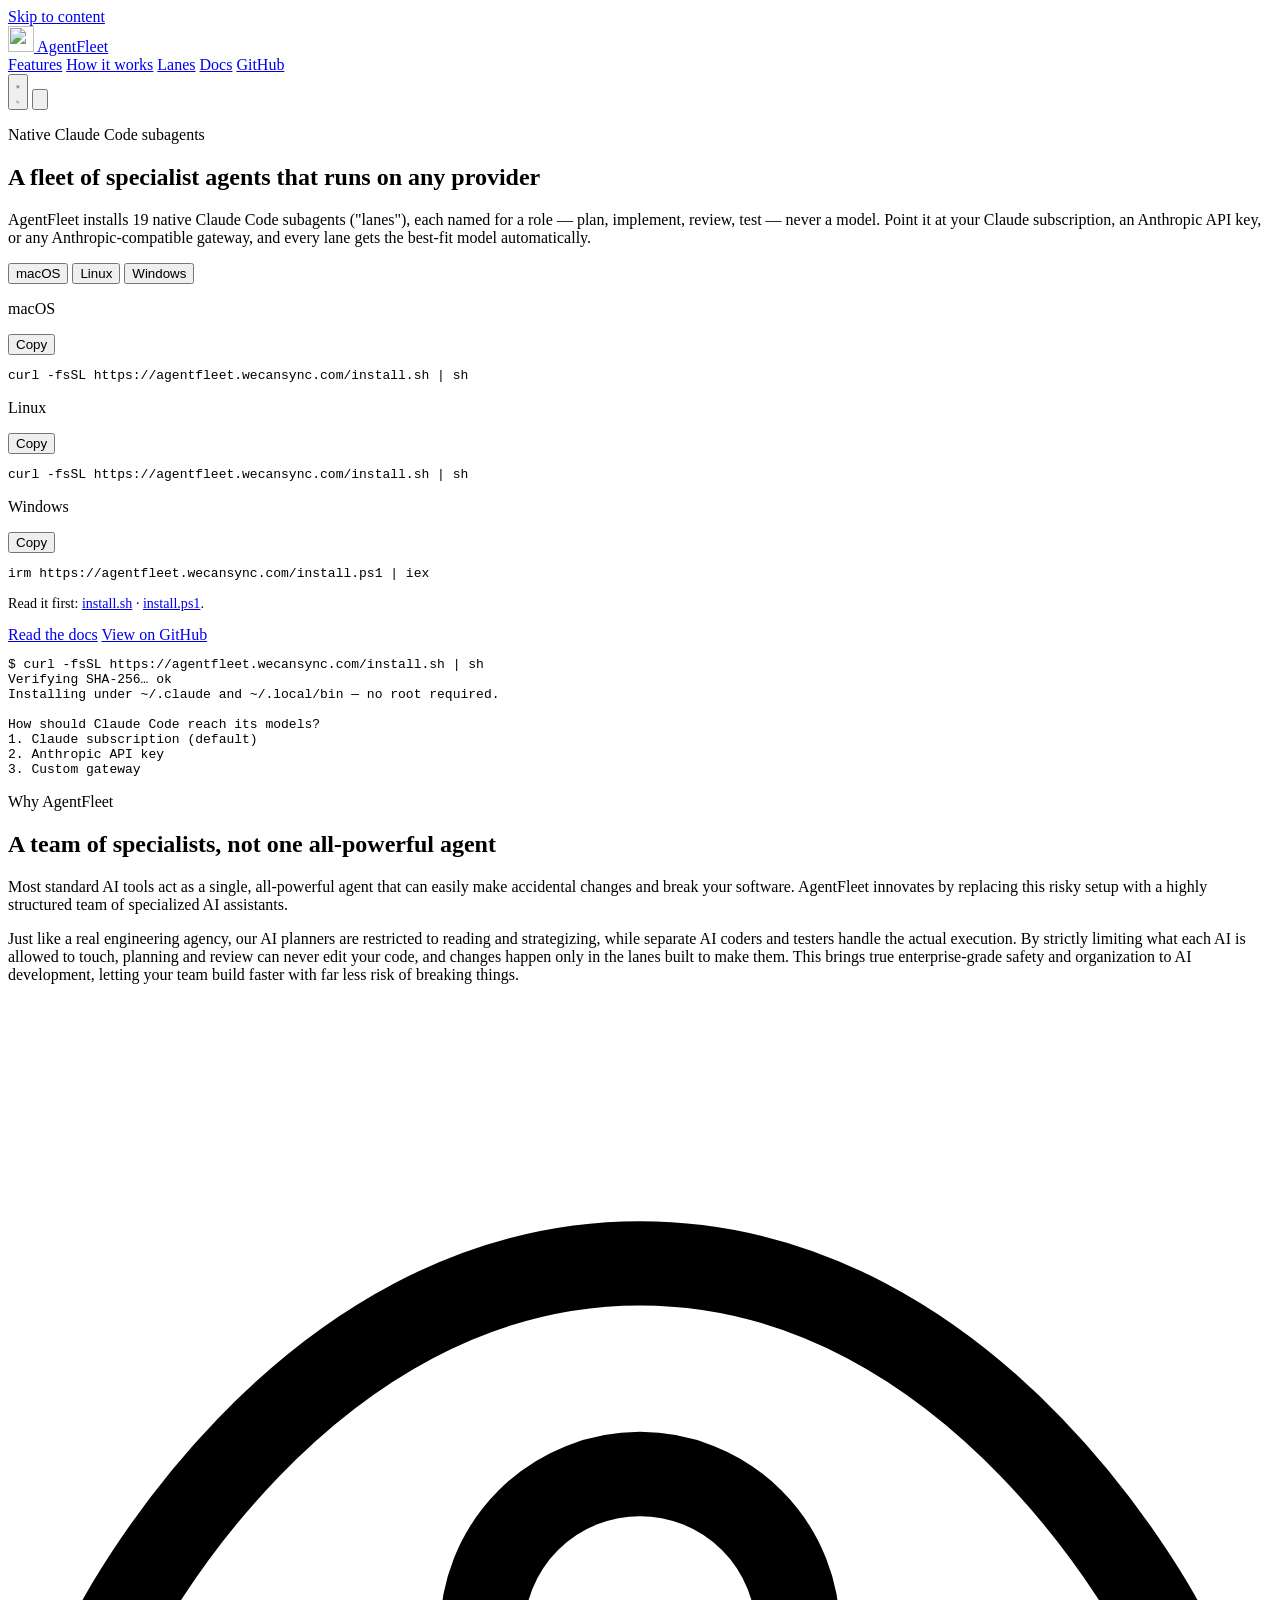
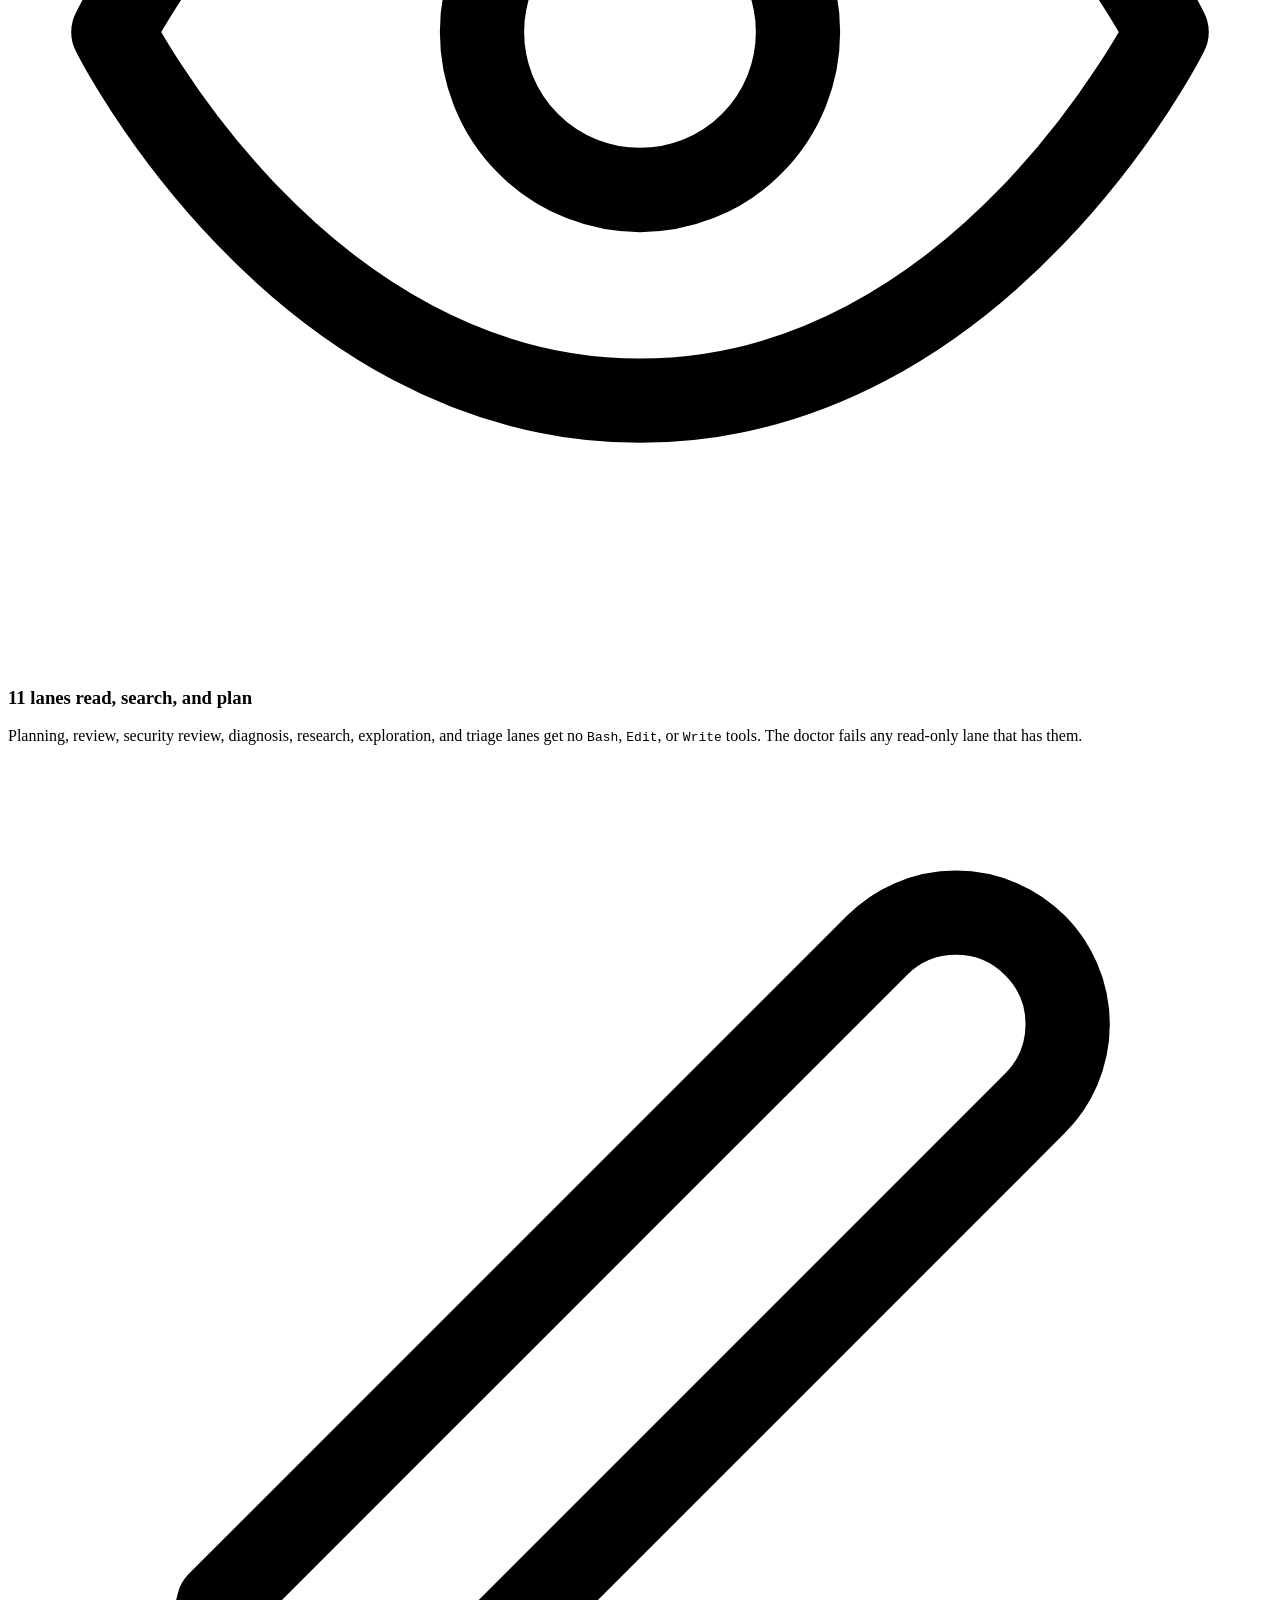
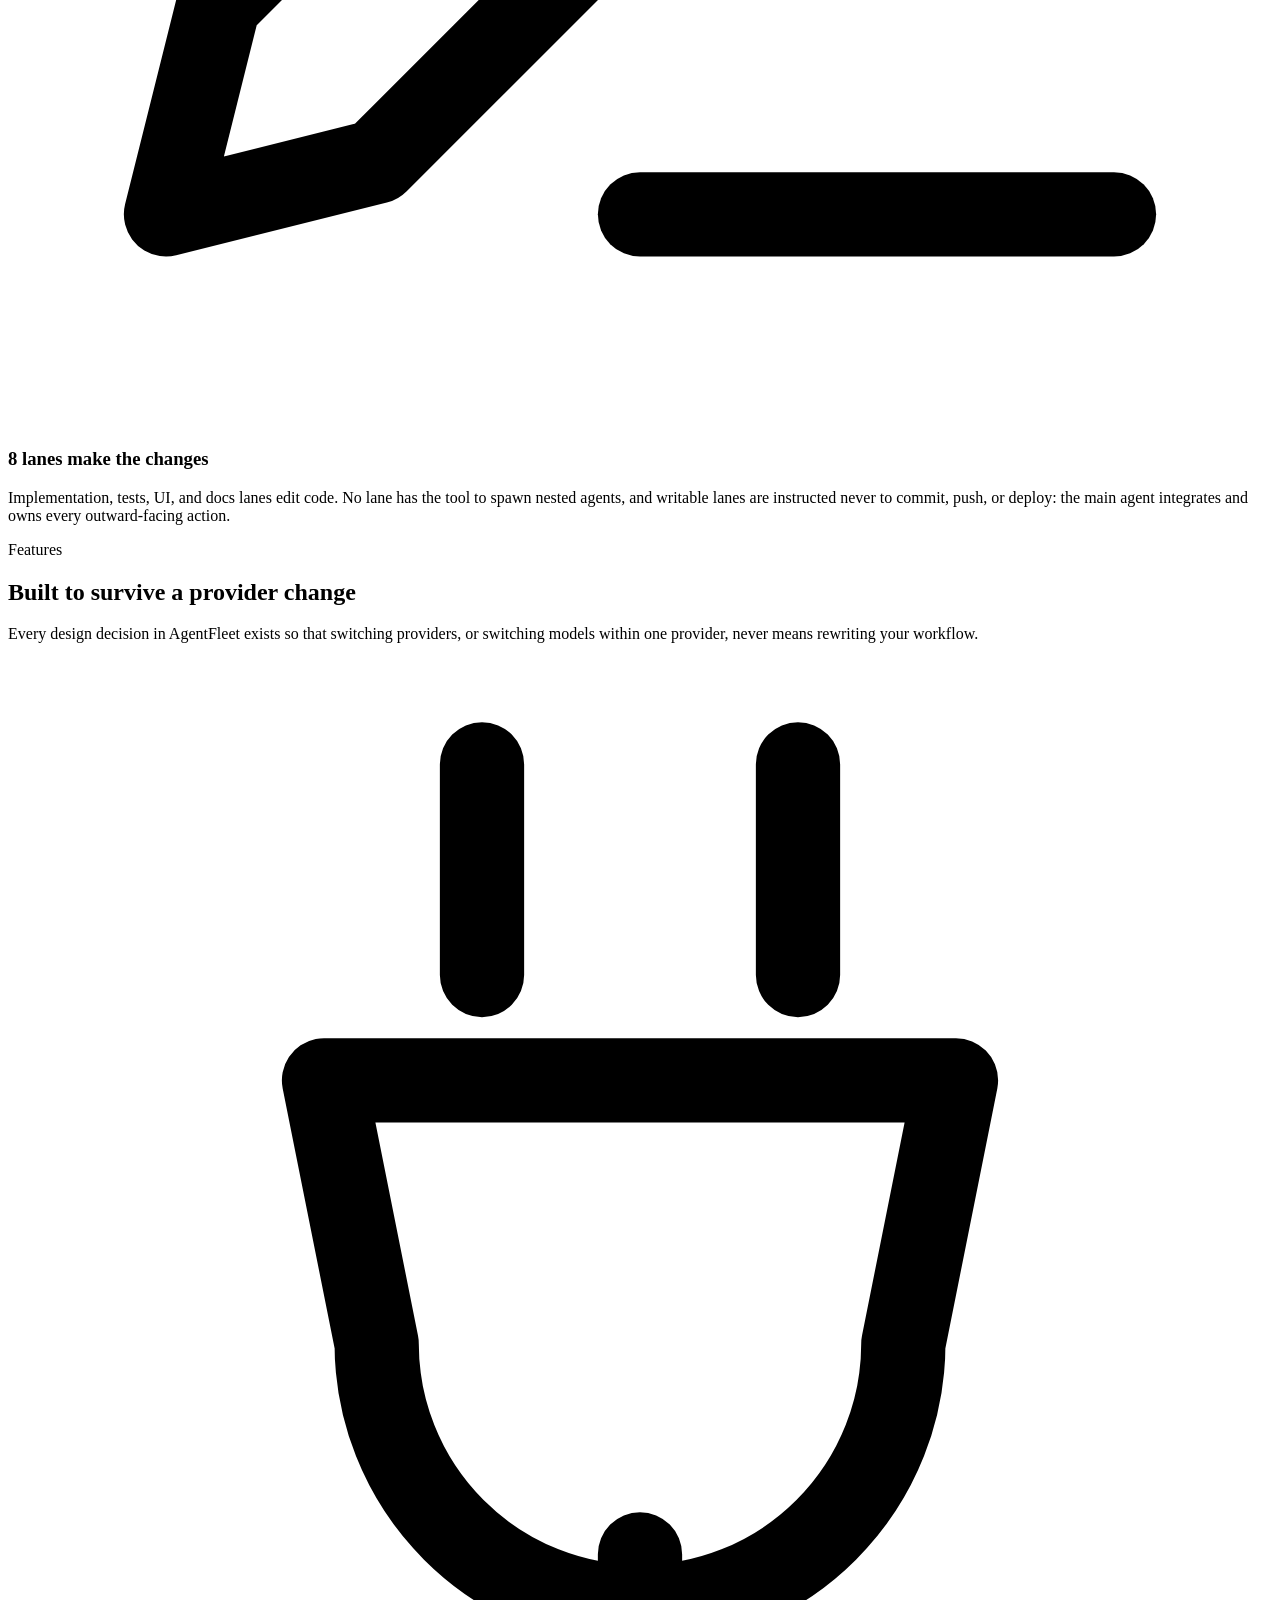
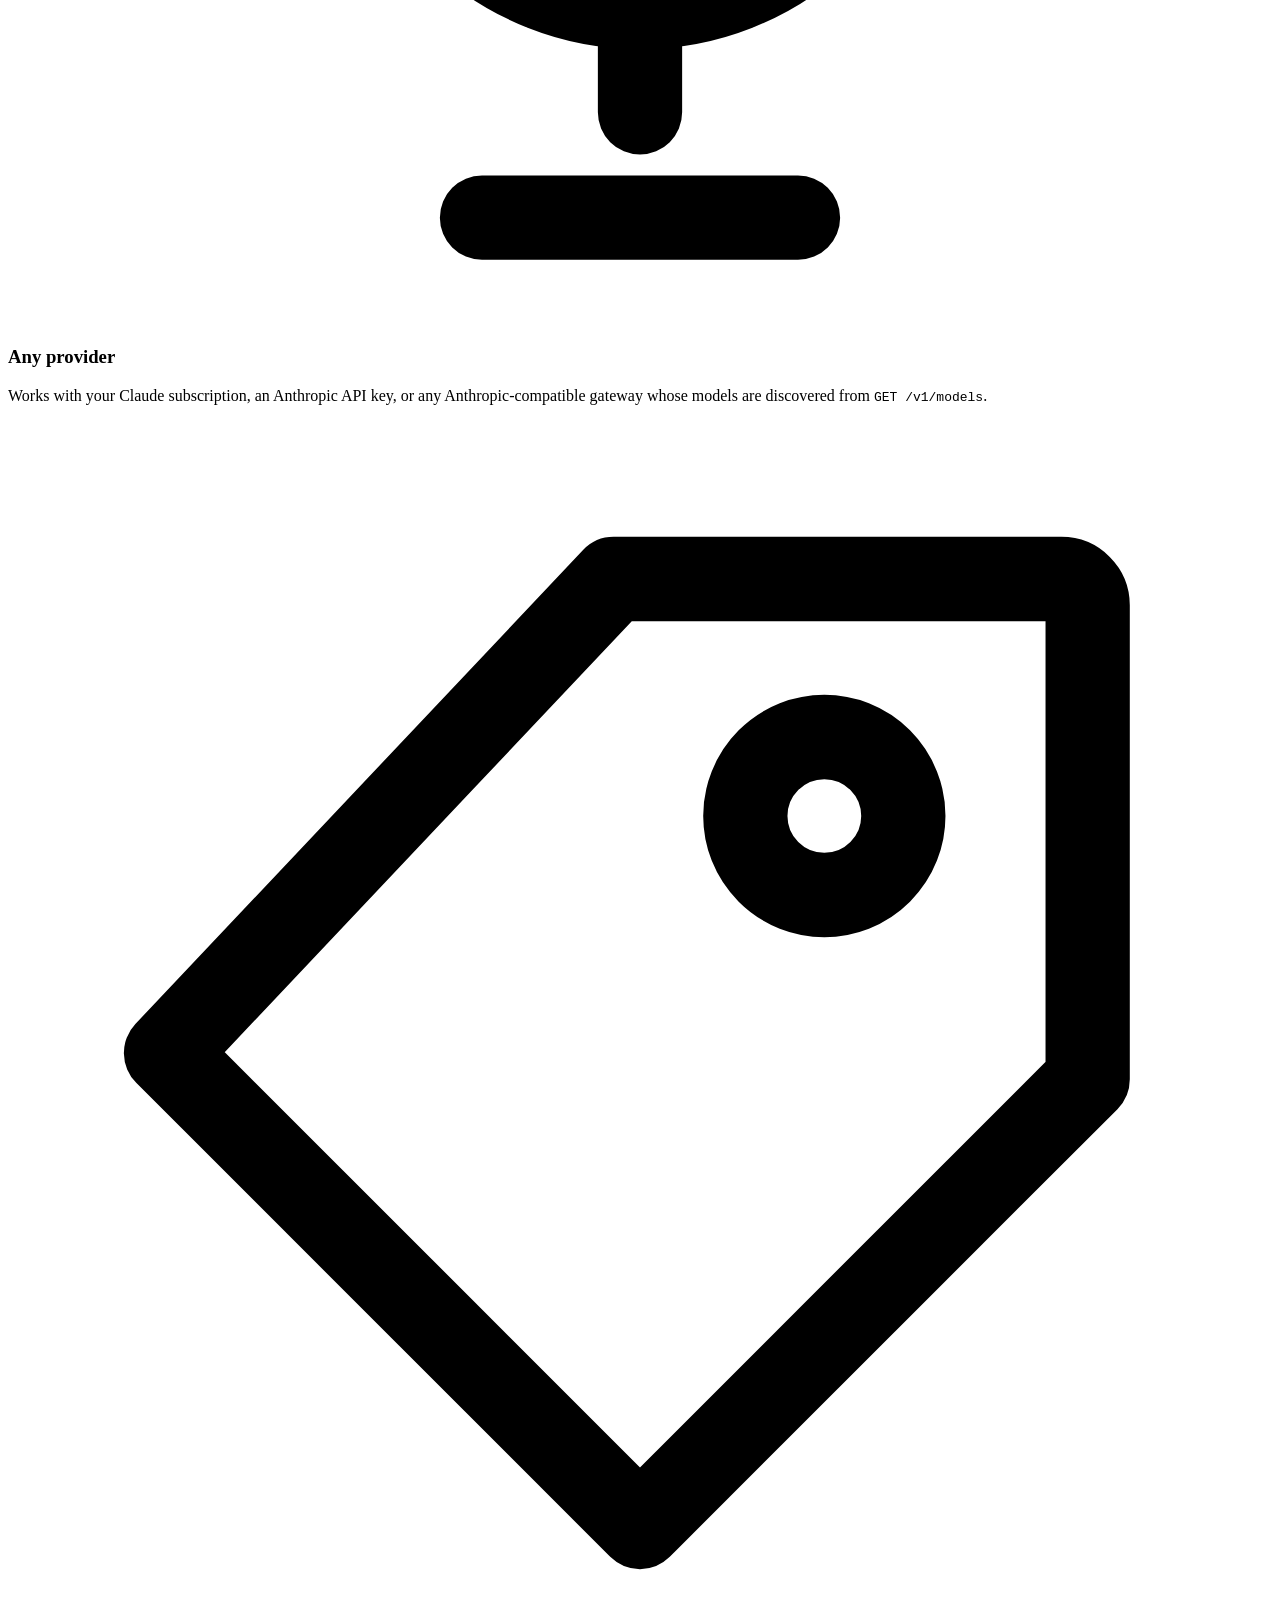
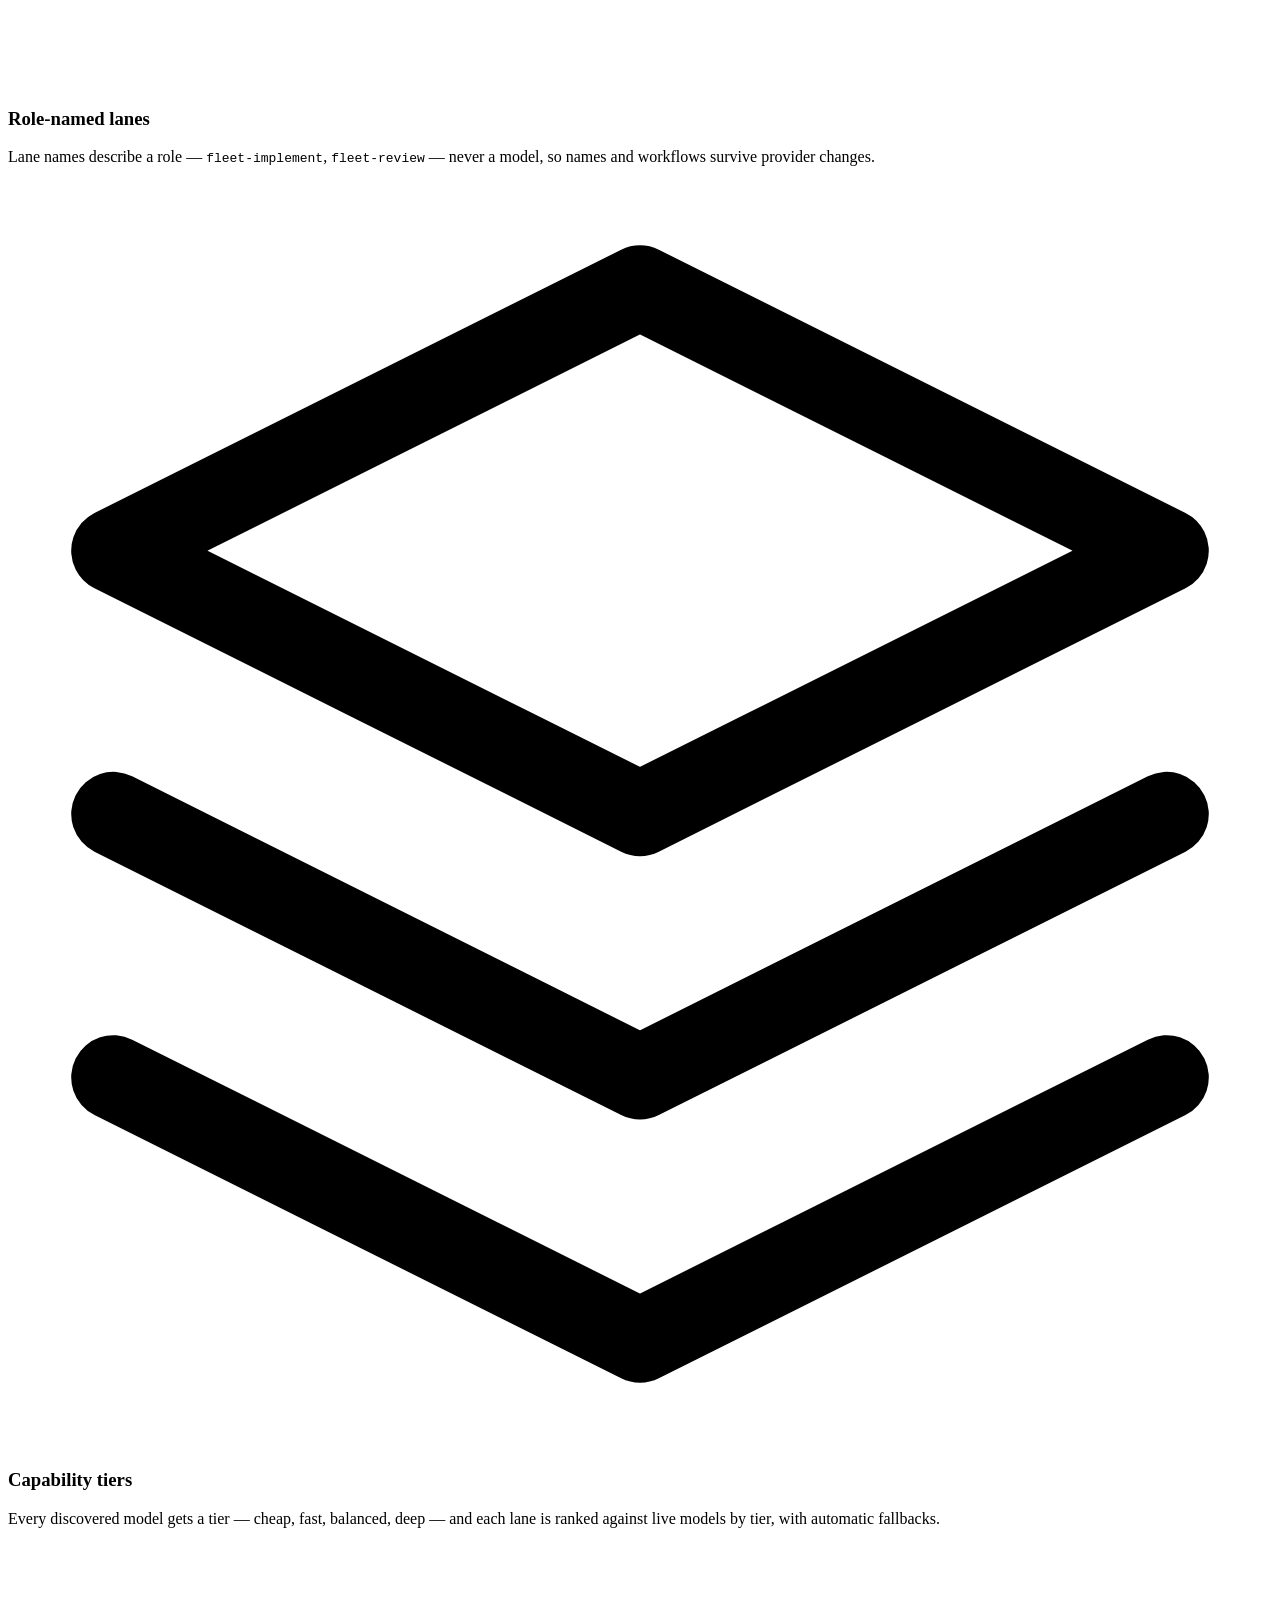
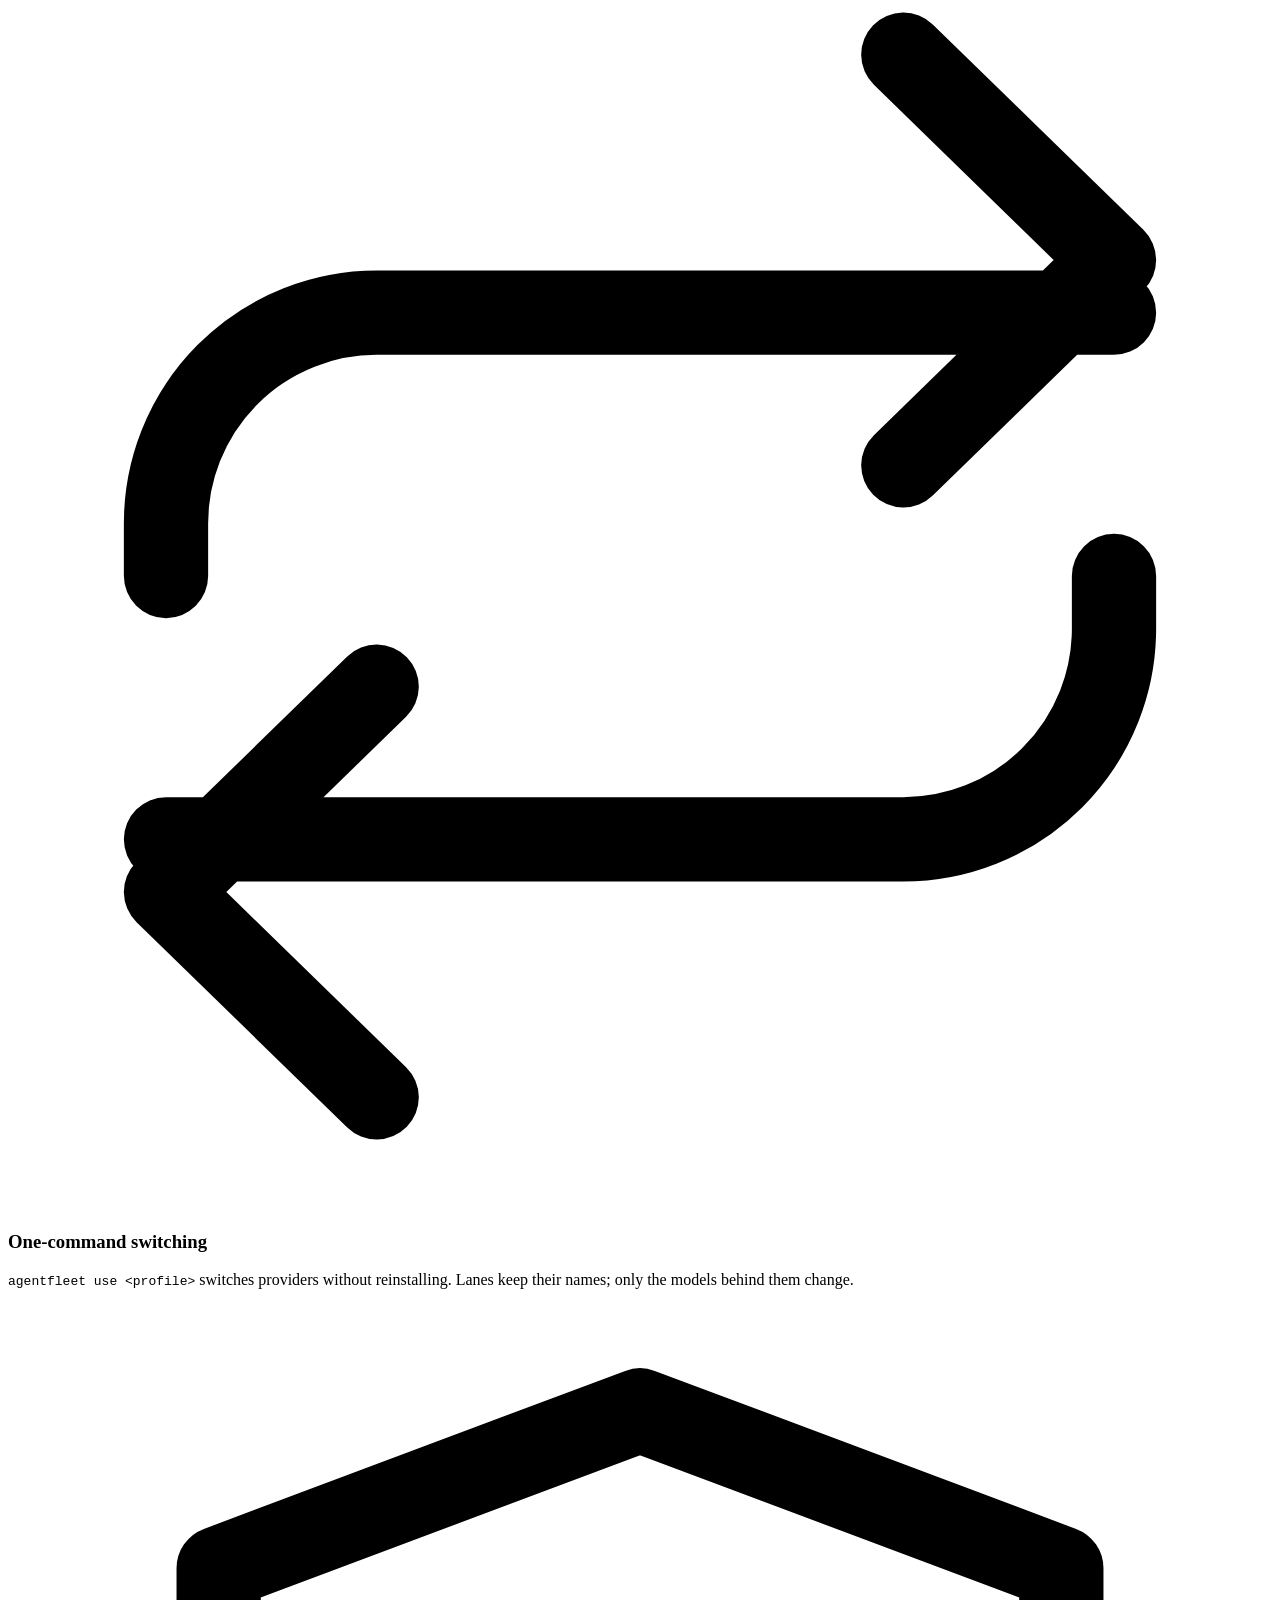
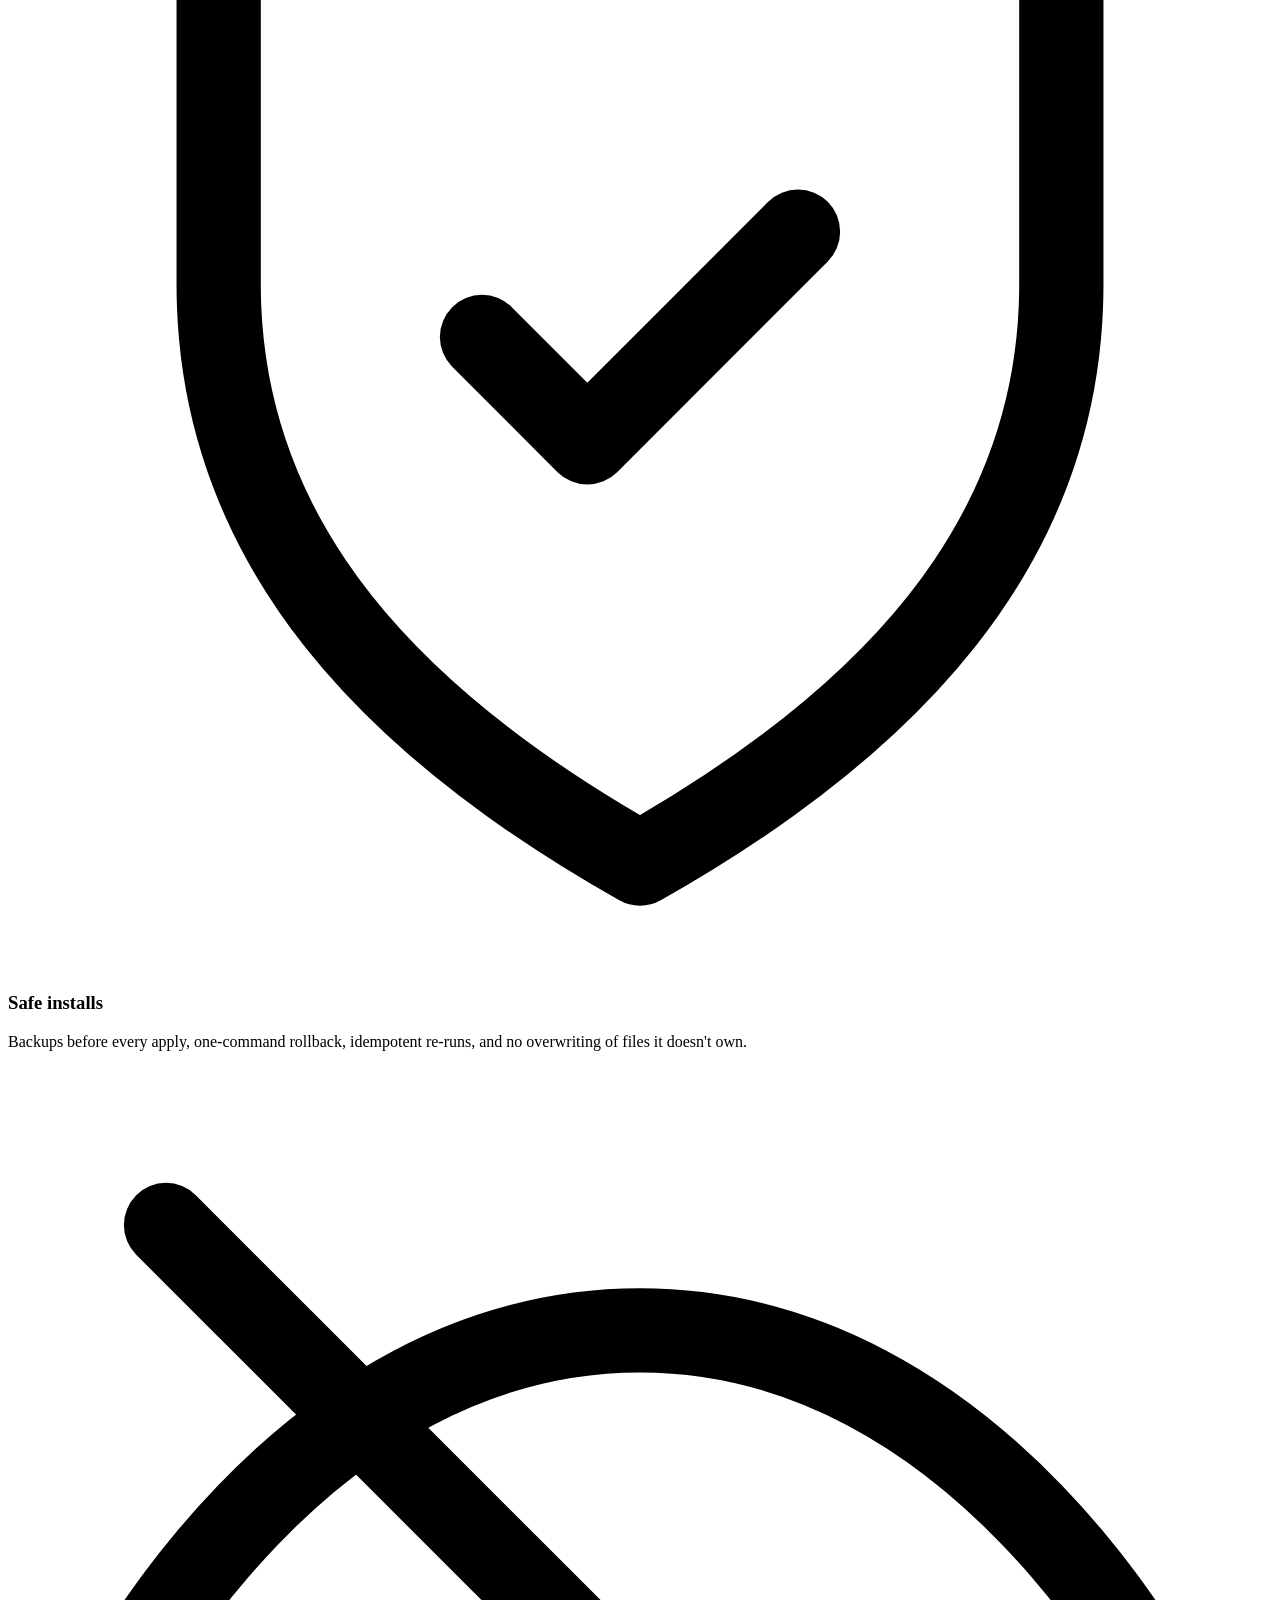
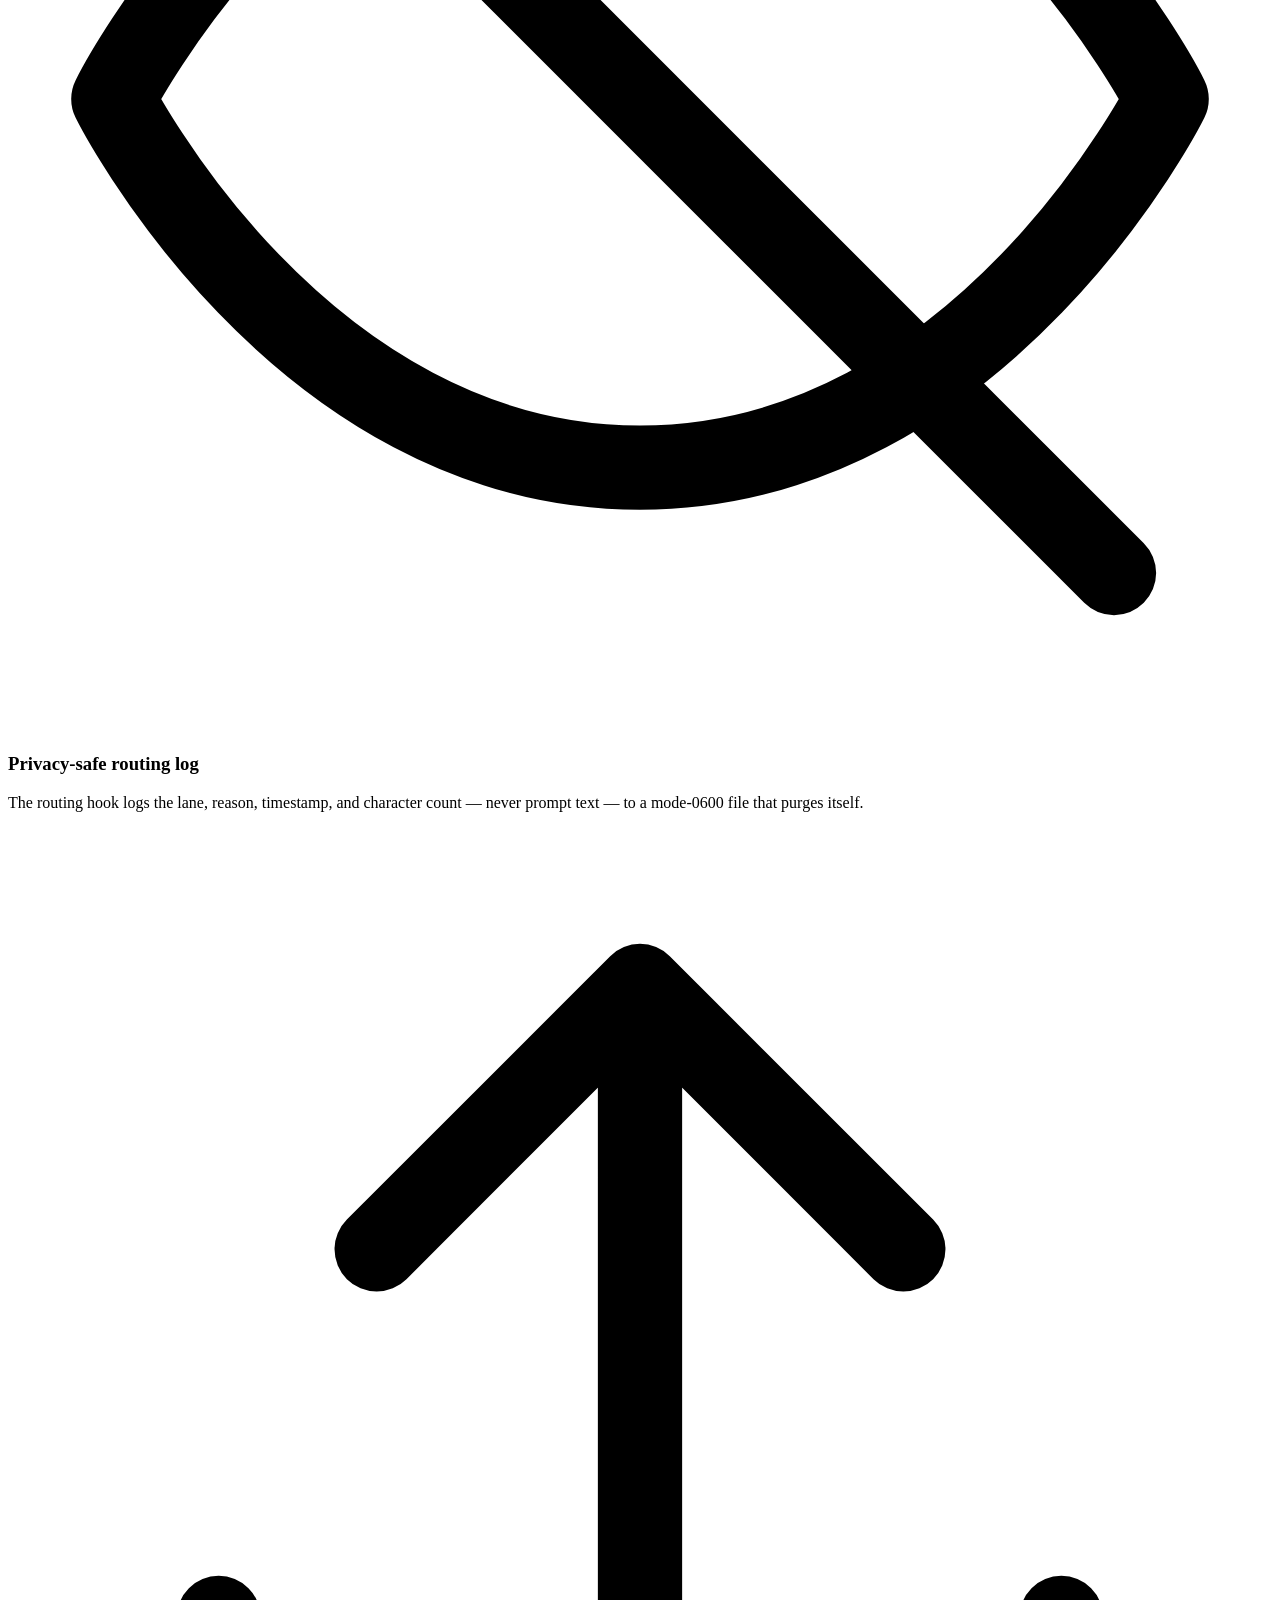
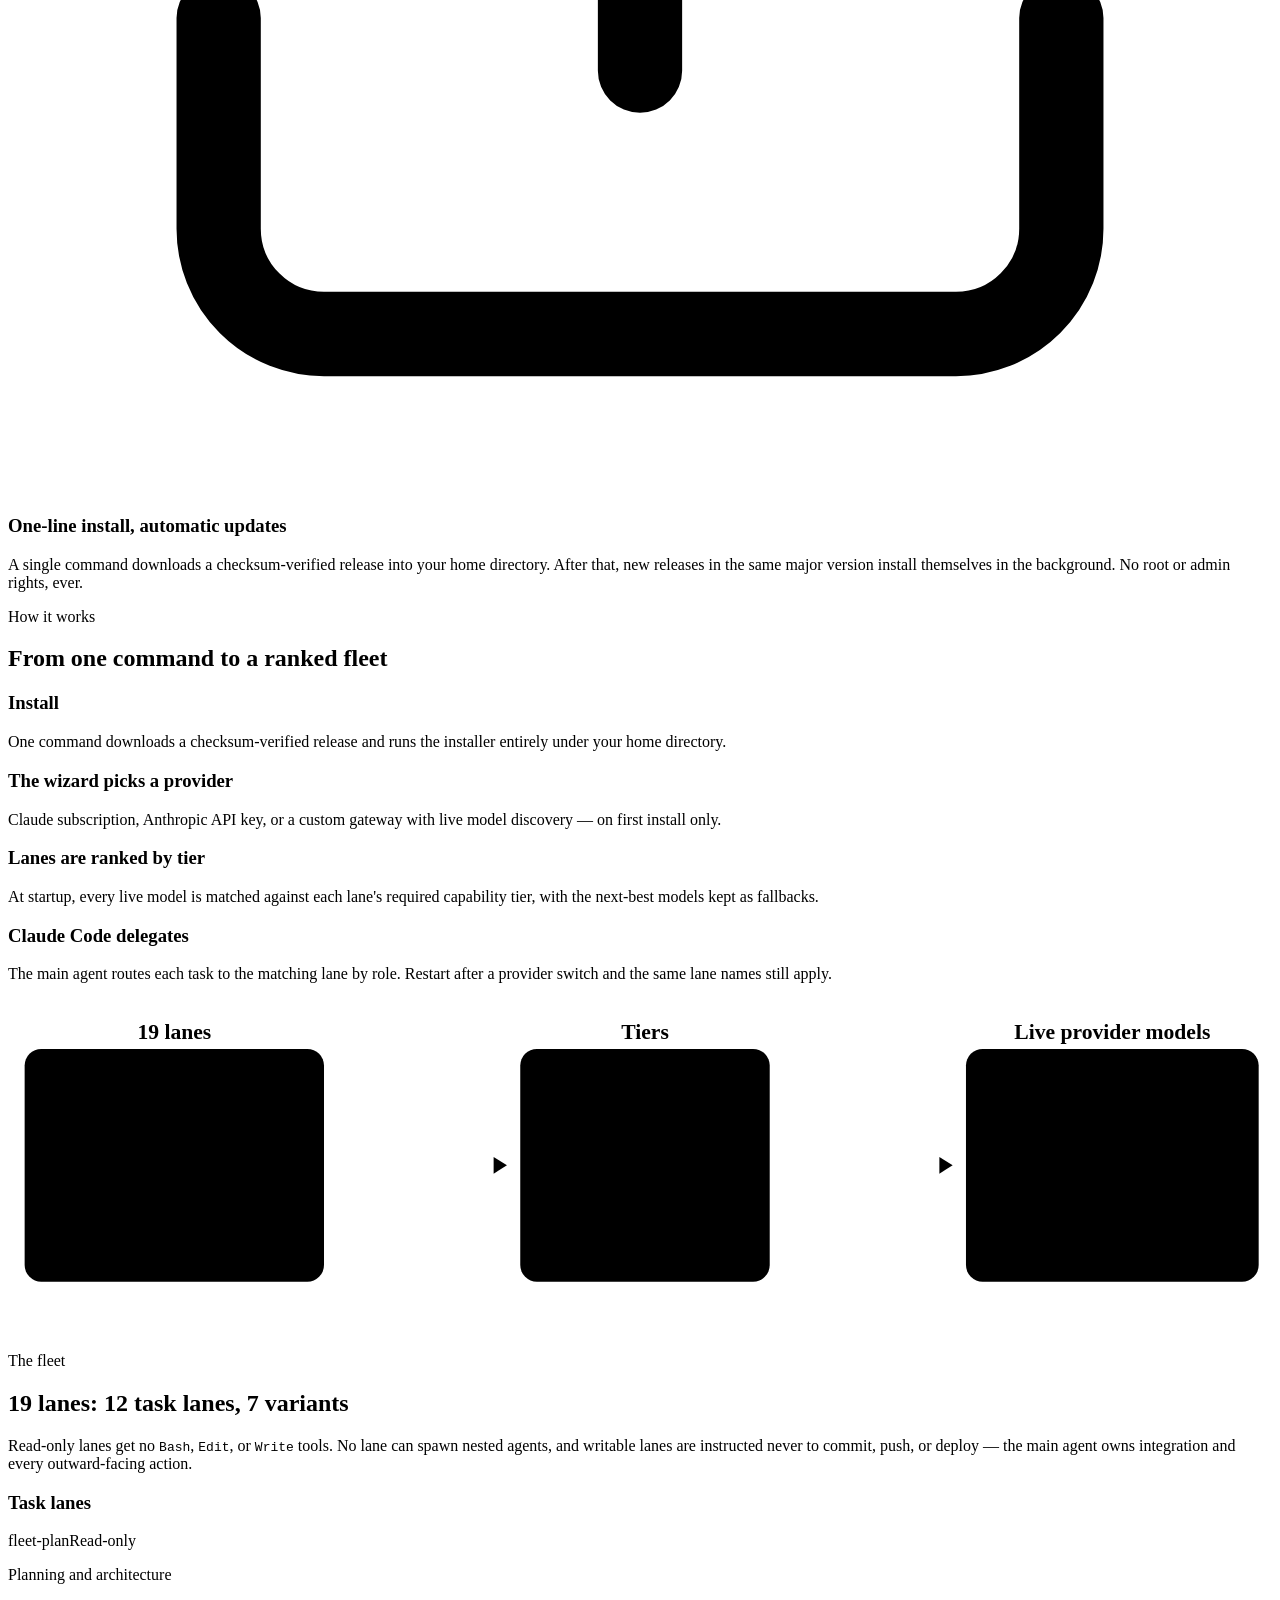
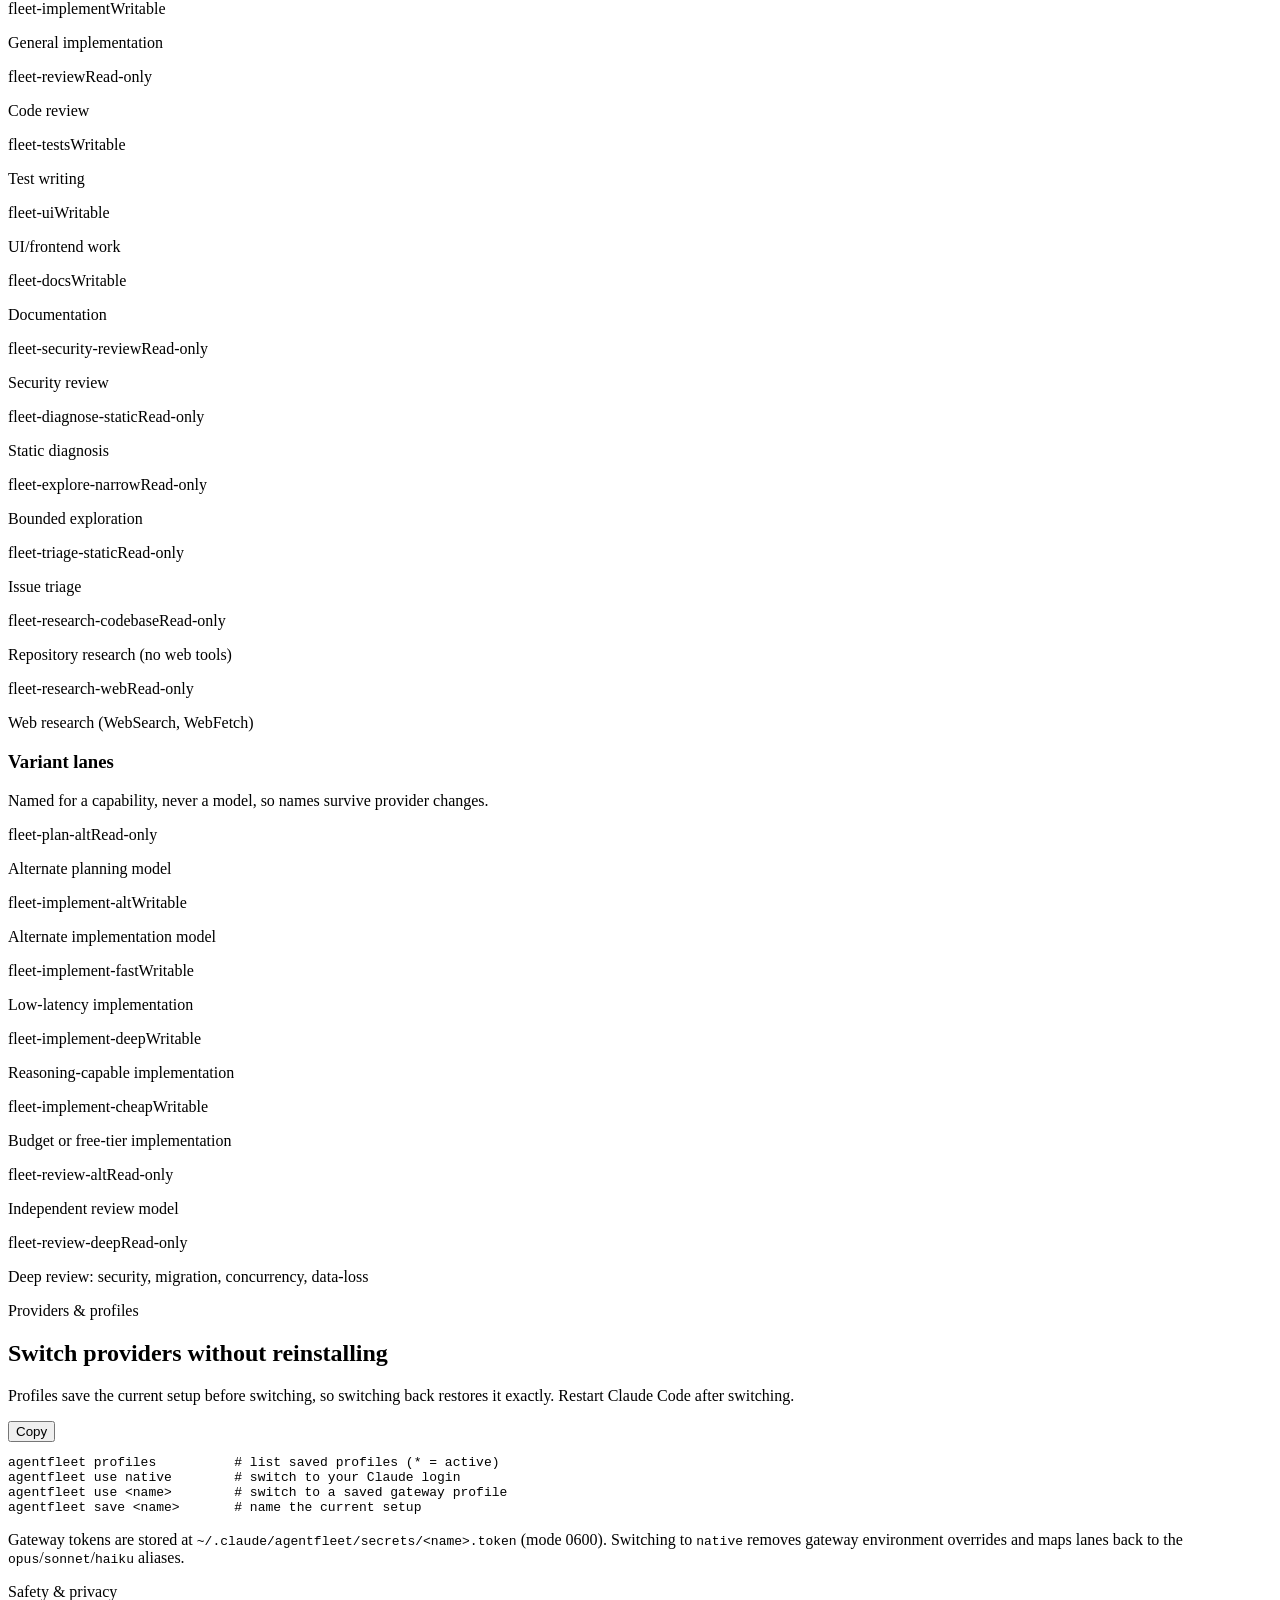
==== commit 970fa28a: "docs: automatic updates, model-to-lane interview, contributing Document `agentfleet auto-update`, th" ====
--- a/site/index.html
+++ b/site/index.html
@@ -174,8 +174,8 @@
       <div class="feature-card feature-wide">
         <div class="icon" aria-hidden="true"><svg viewBox="0 0 24 24" fill="none" stroke="currentColor" stroke-width="1.6" stroke-linecap="round" stroke-linejoin="round"><path d="M12 3v13M7 8l5-5 5 5"/><path d="M4 15v4a2 2 0 0 0 2 2h12a2 2 0 0 0 2-2v-4"/></svg></div>
         <div>
-          <h3>One-line install &amp; update</h3>
-          <p>A single command downloads a checksum-verified release into your home directory. No root or admin rights, ever.</p>
+          <h3>One-line install, automatic updates</h3>
+          <p>A single command downloads a checksum-verified release into your home directory. After that, new releases in the same major version install themselves in the background. No root or admin rights, ever.</p>
         </div>
       </div>
     </div>
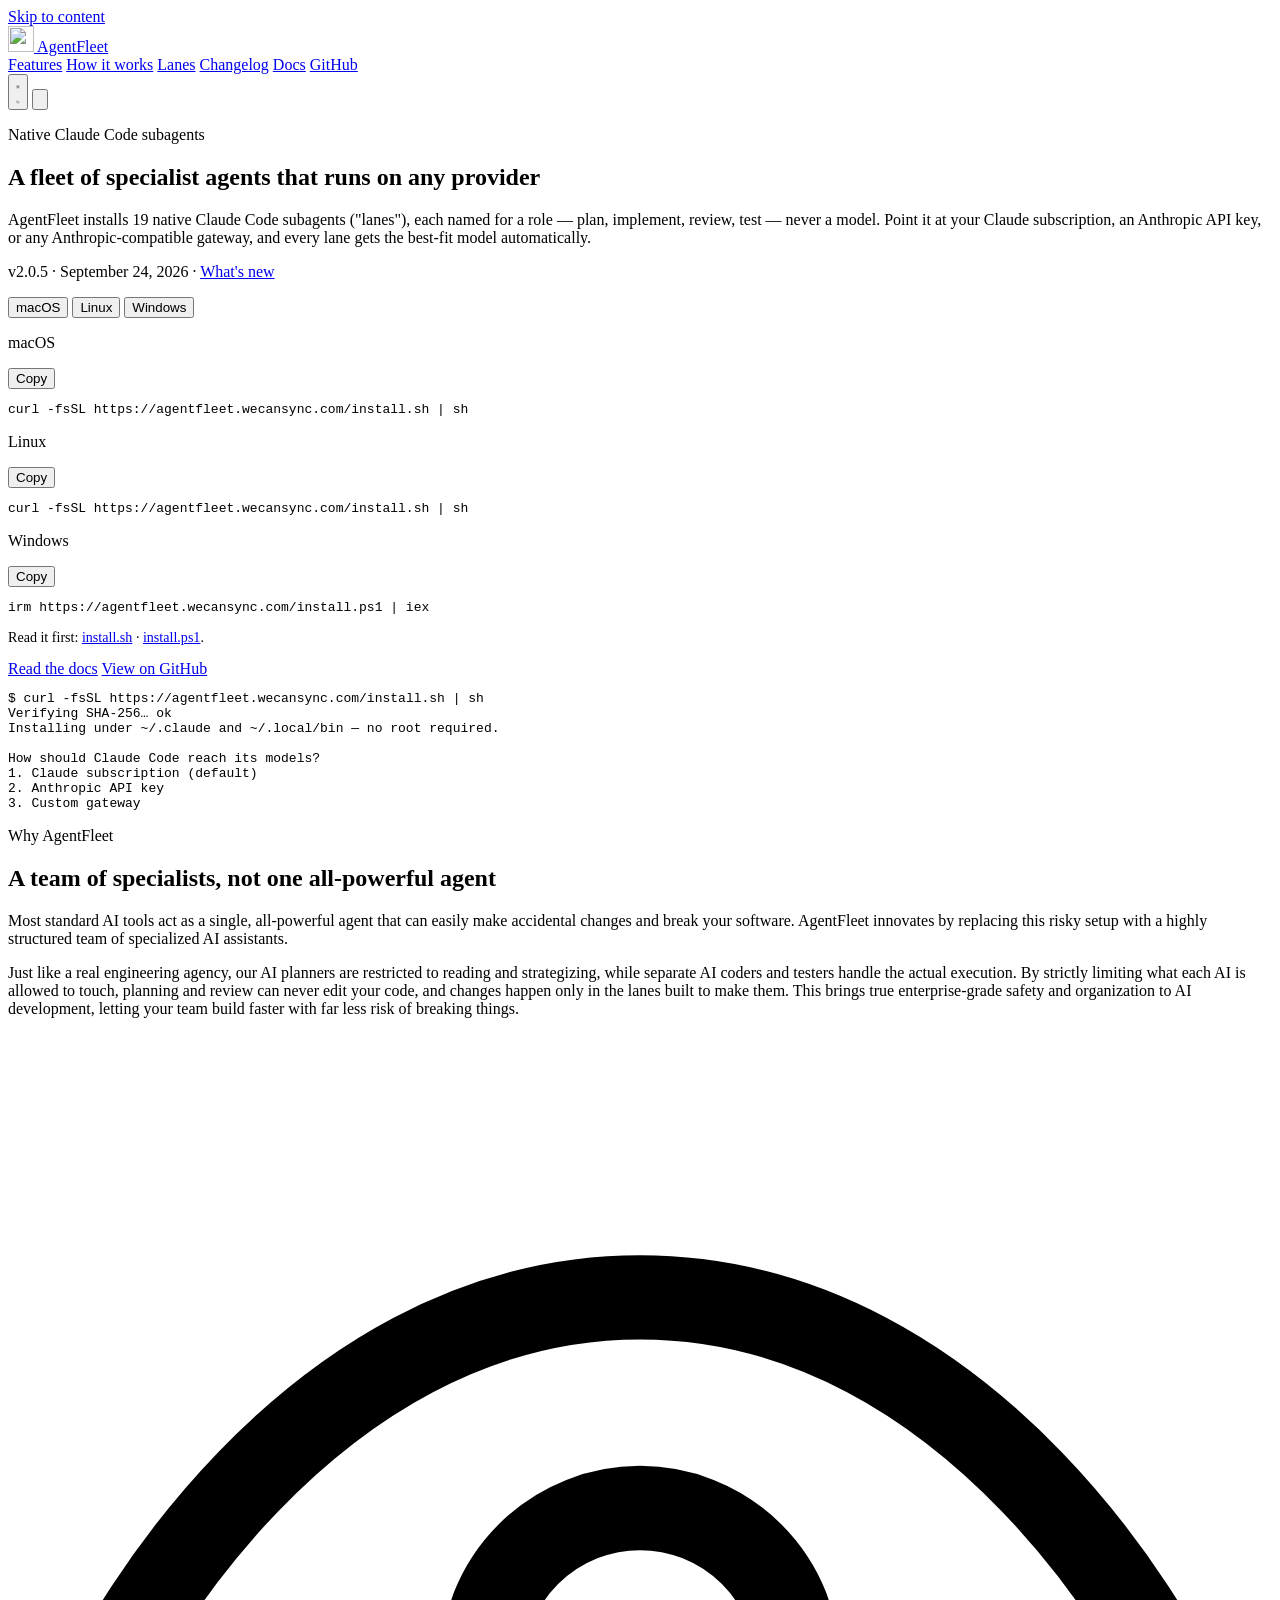
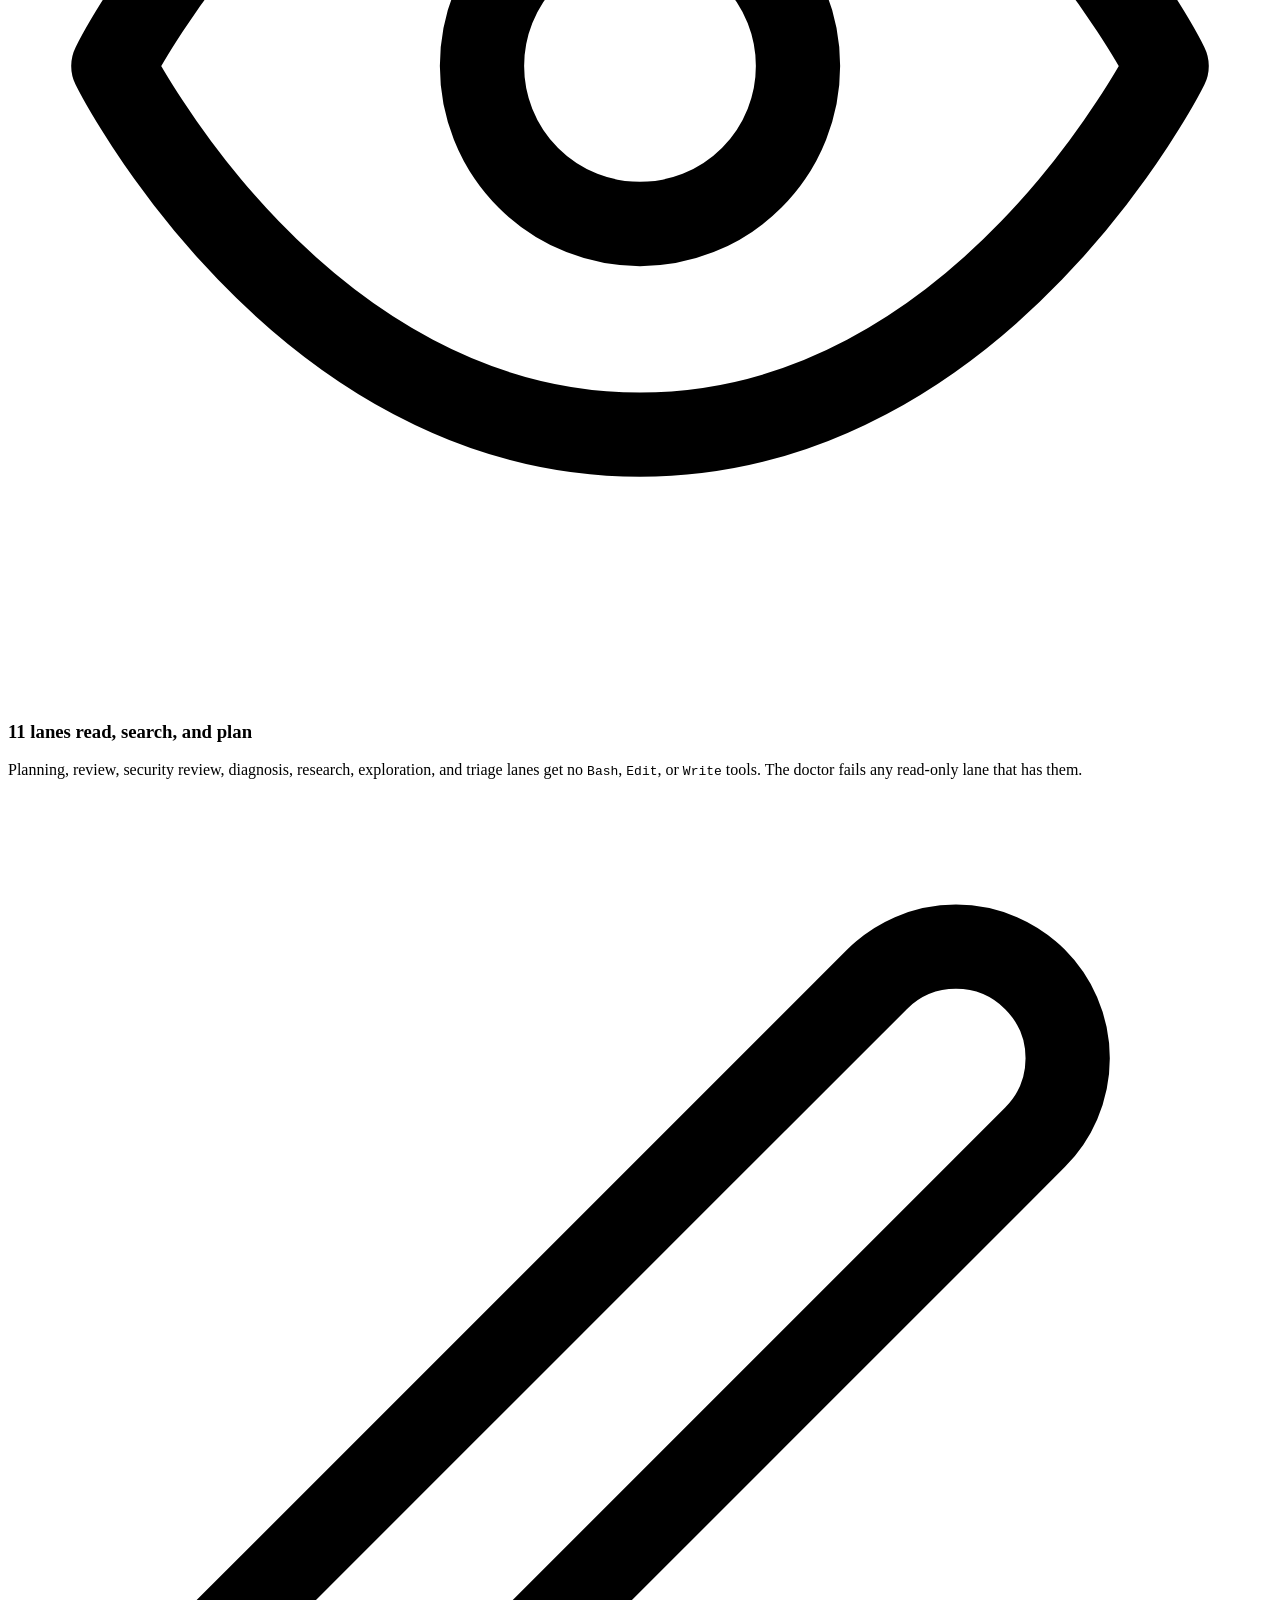
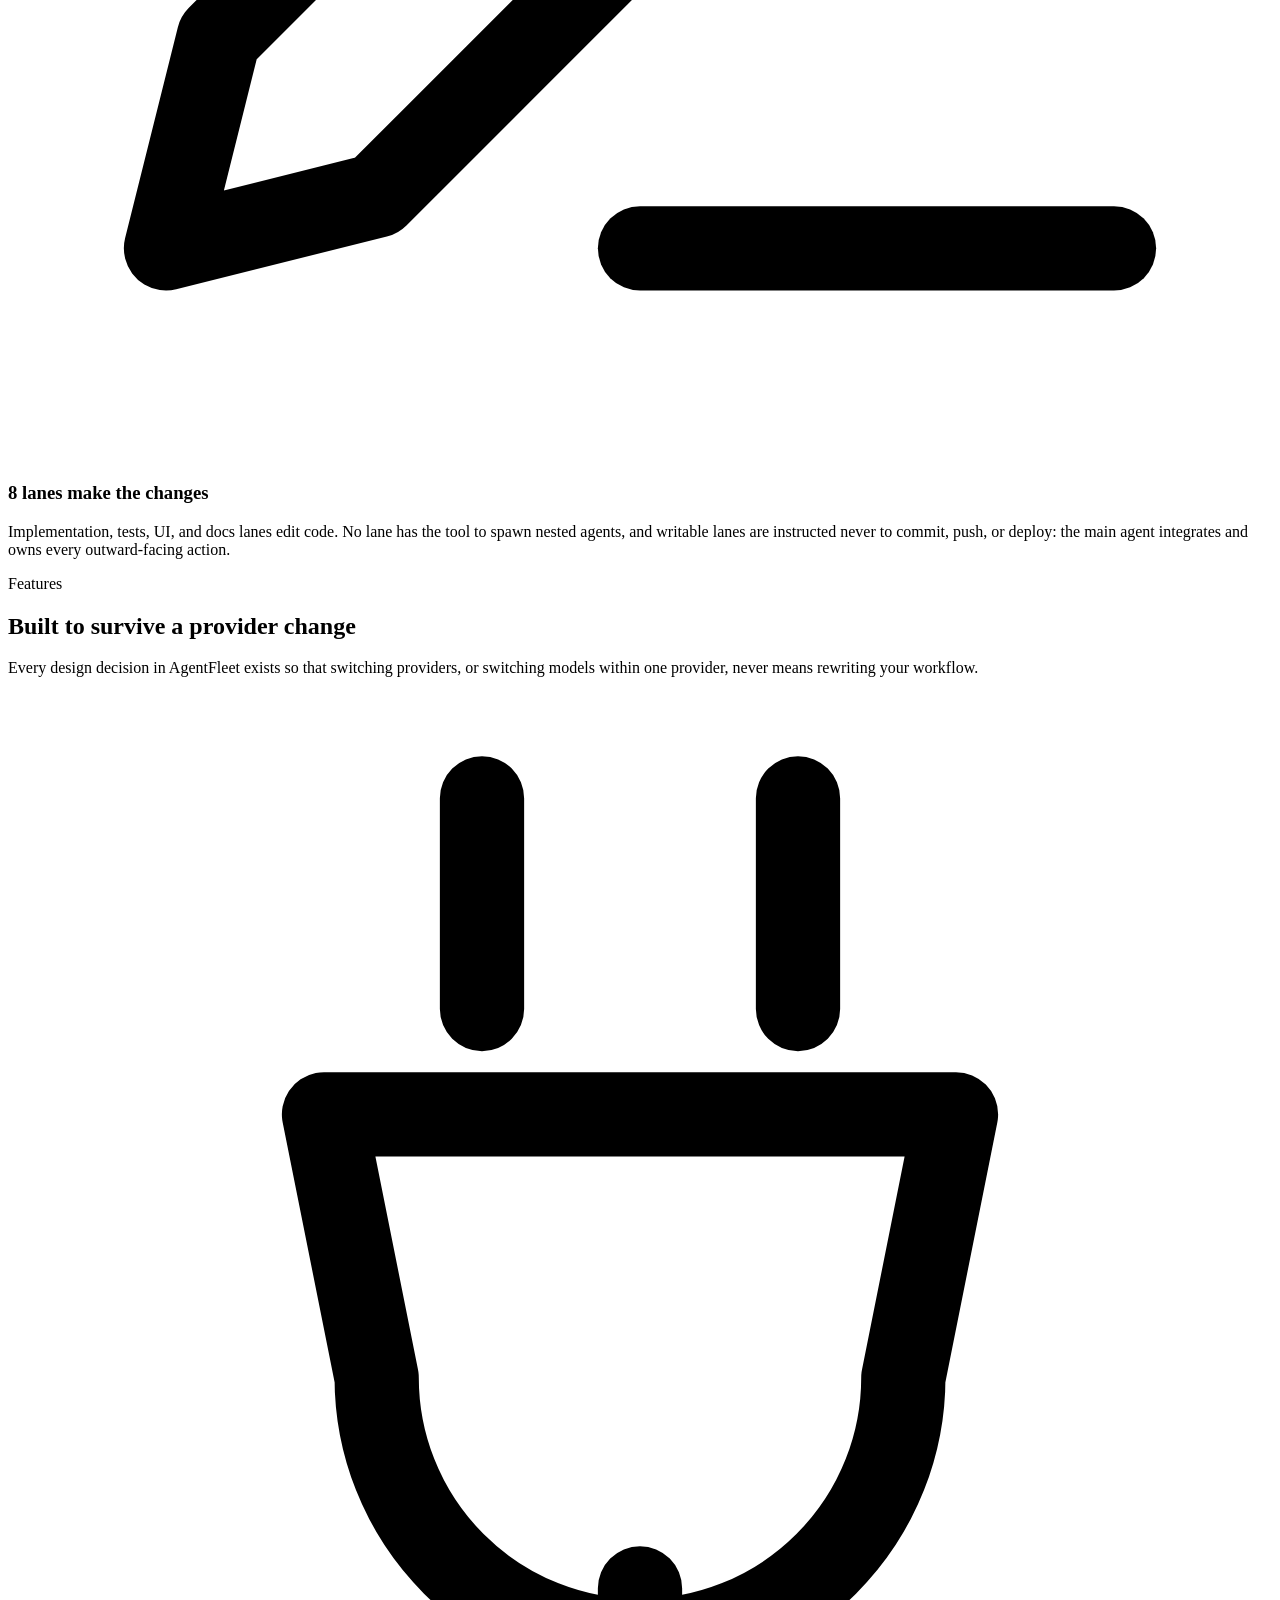
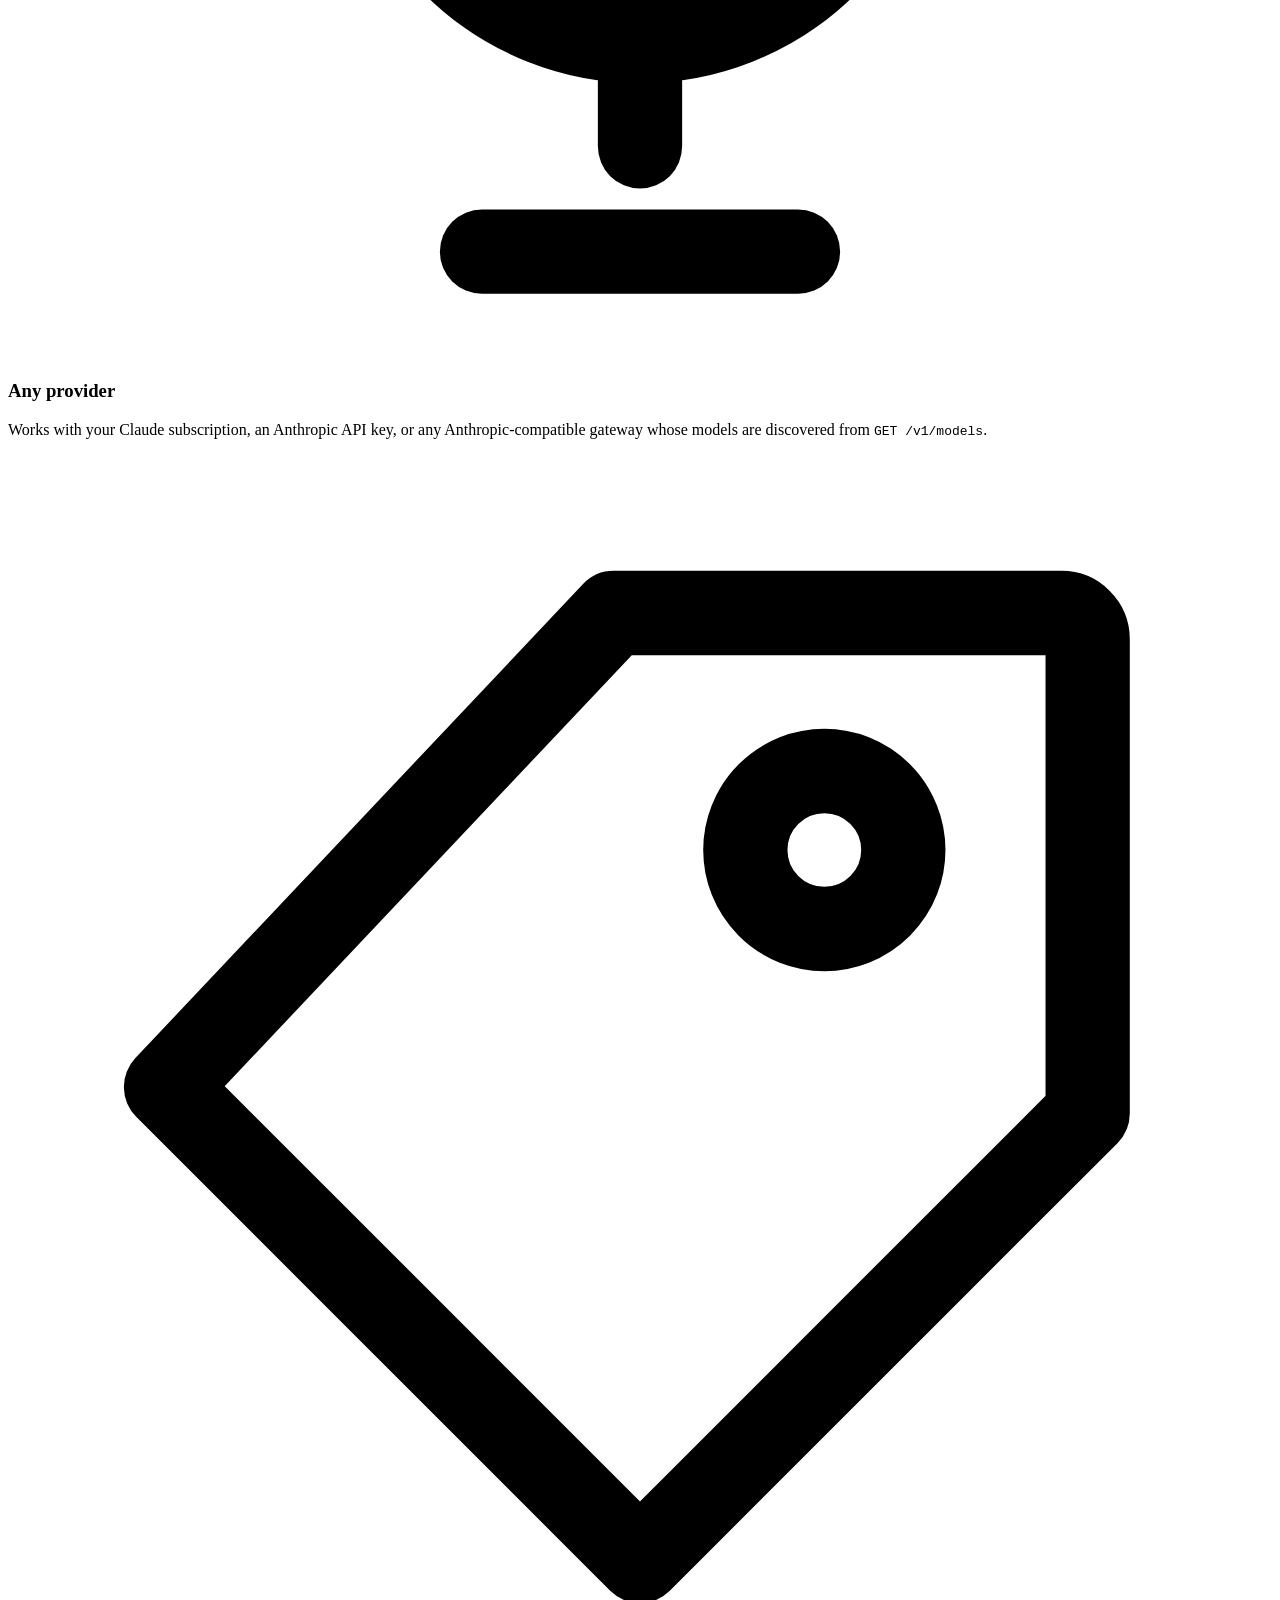
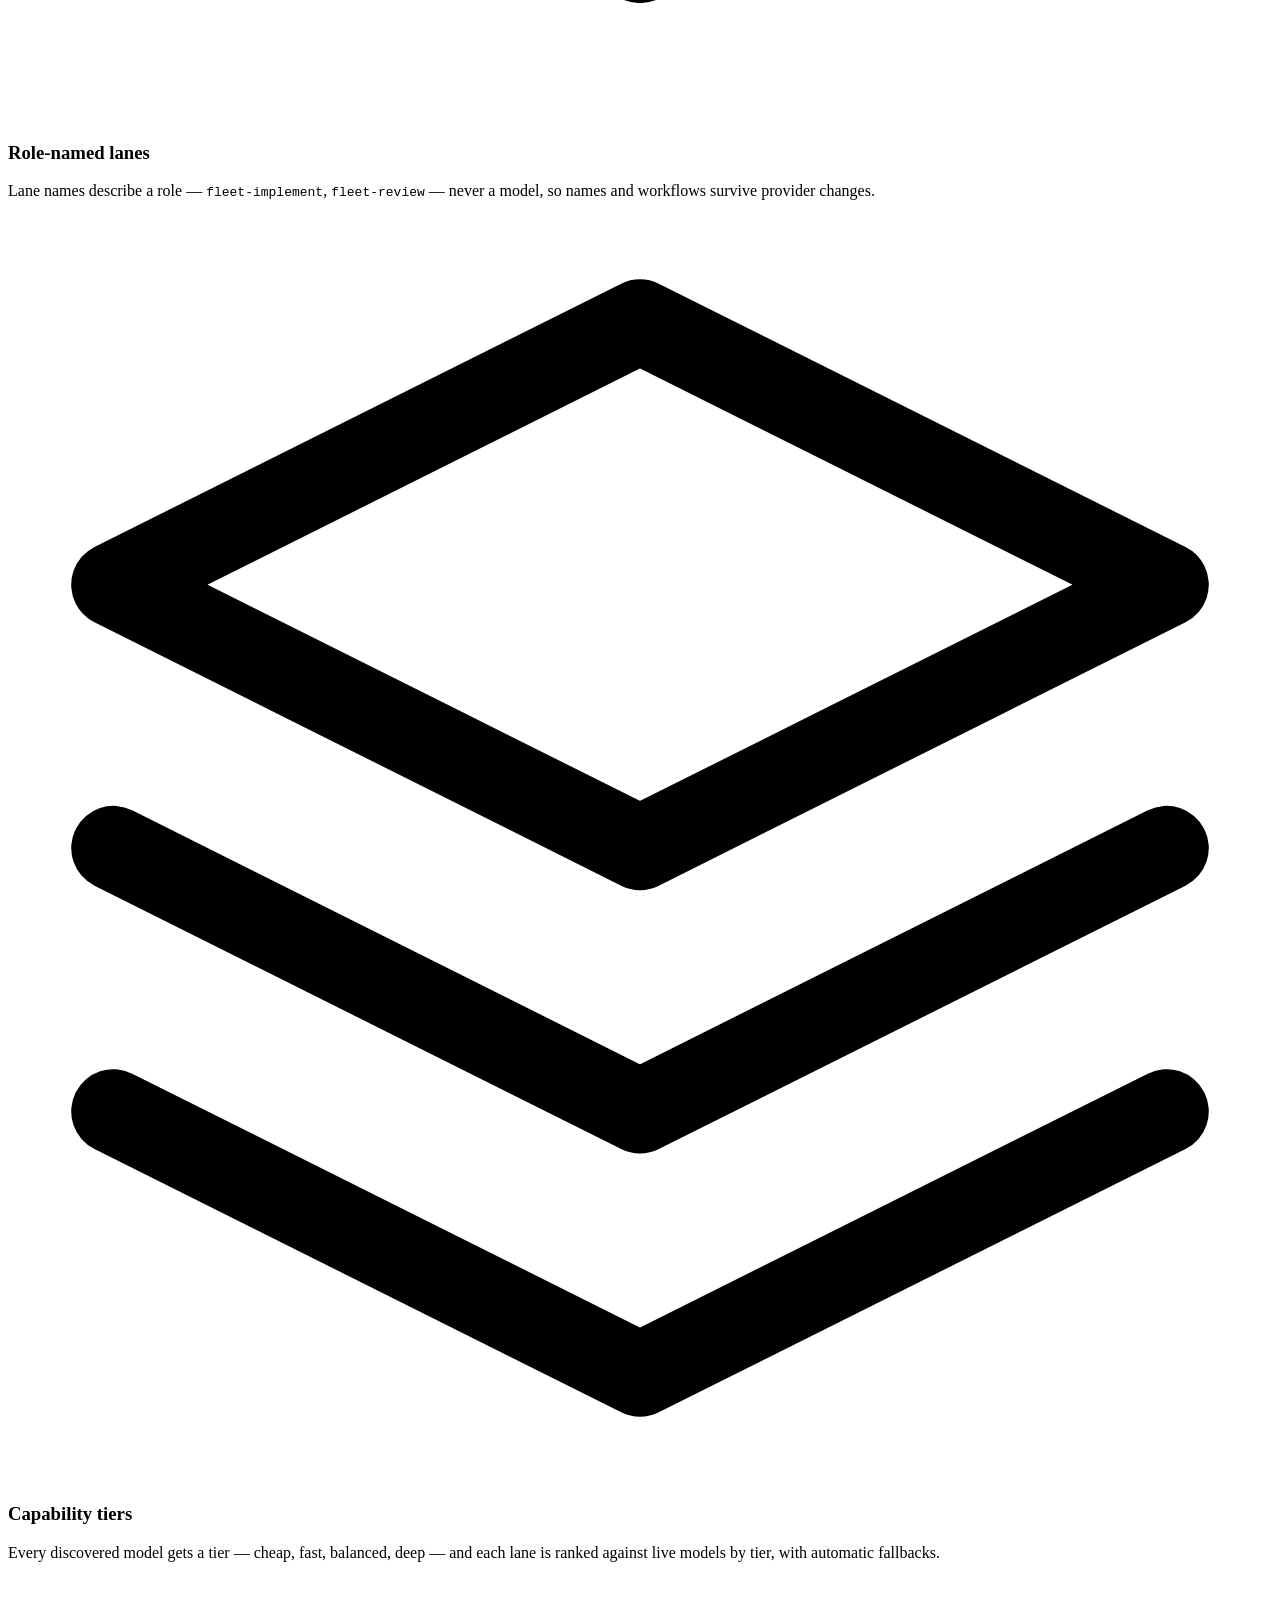
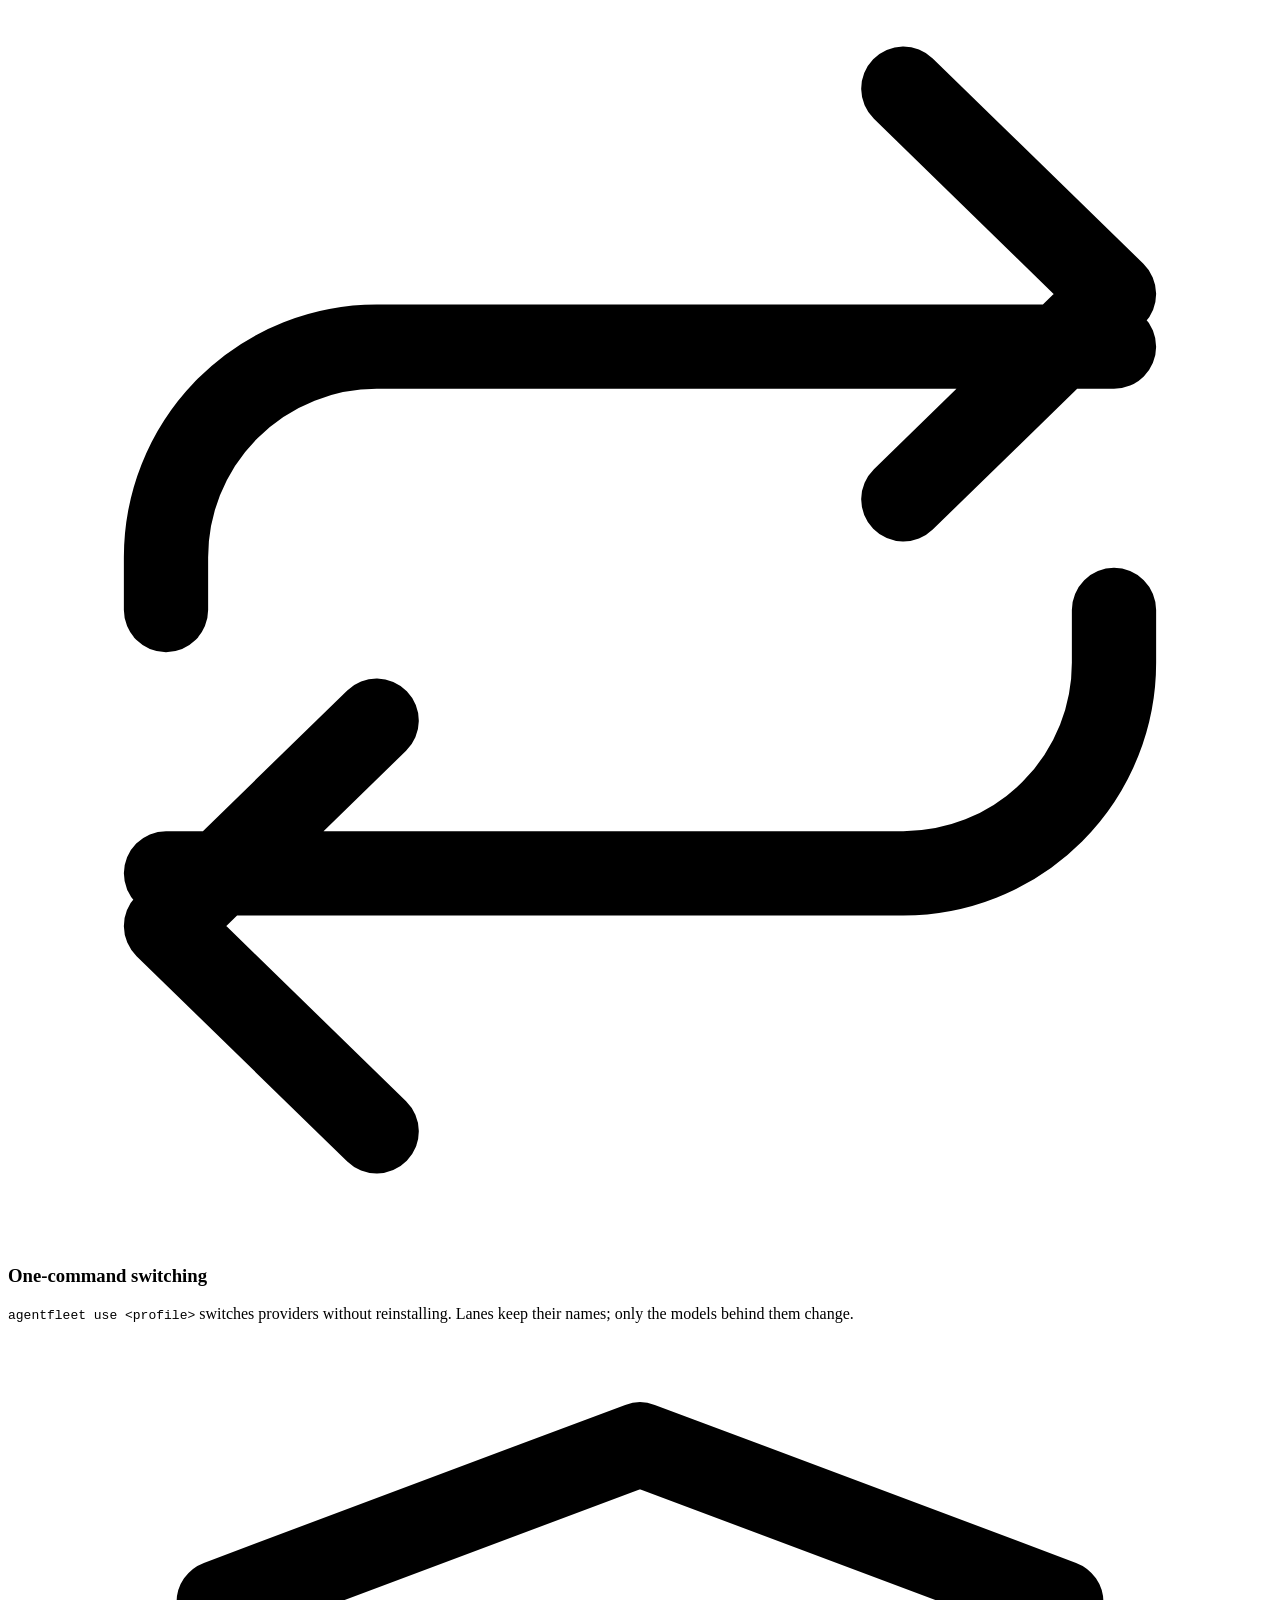
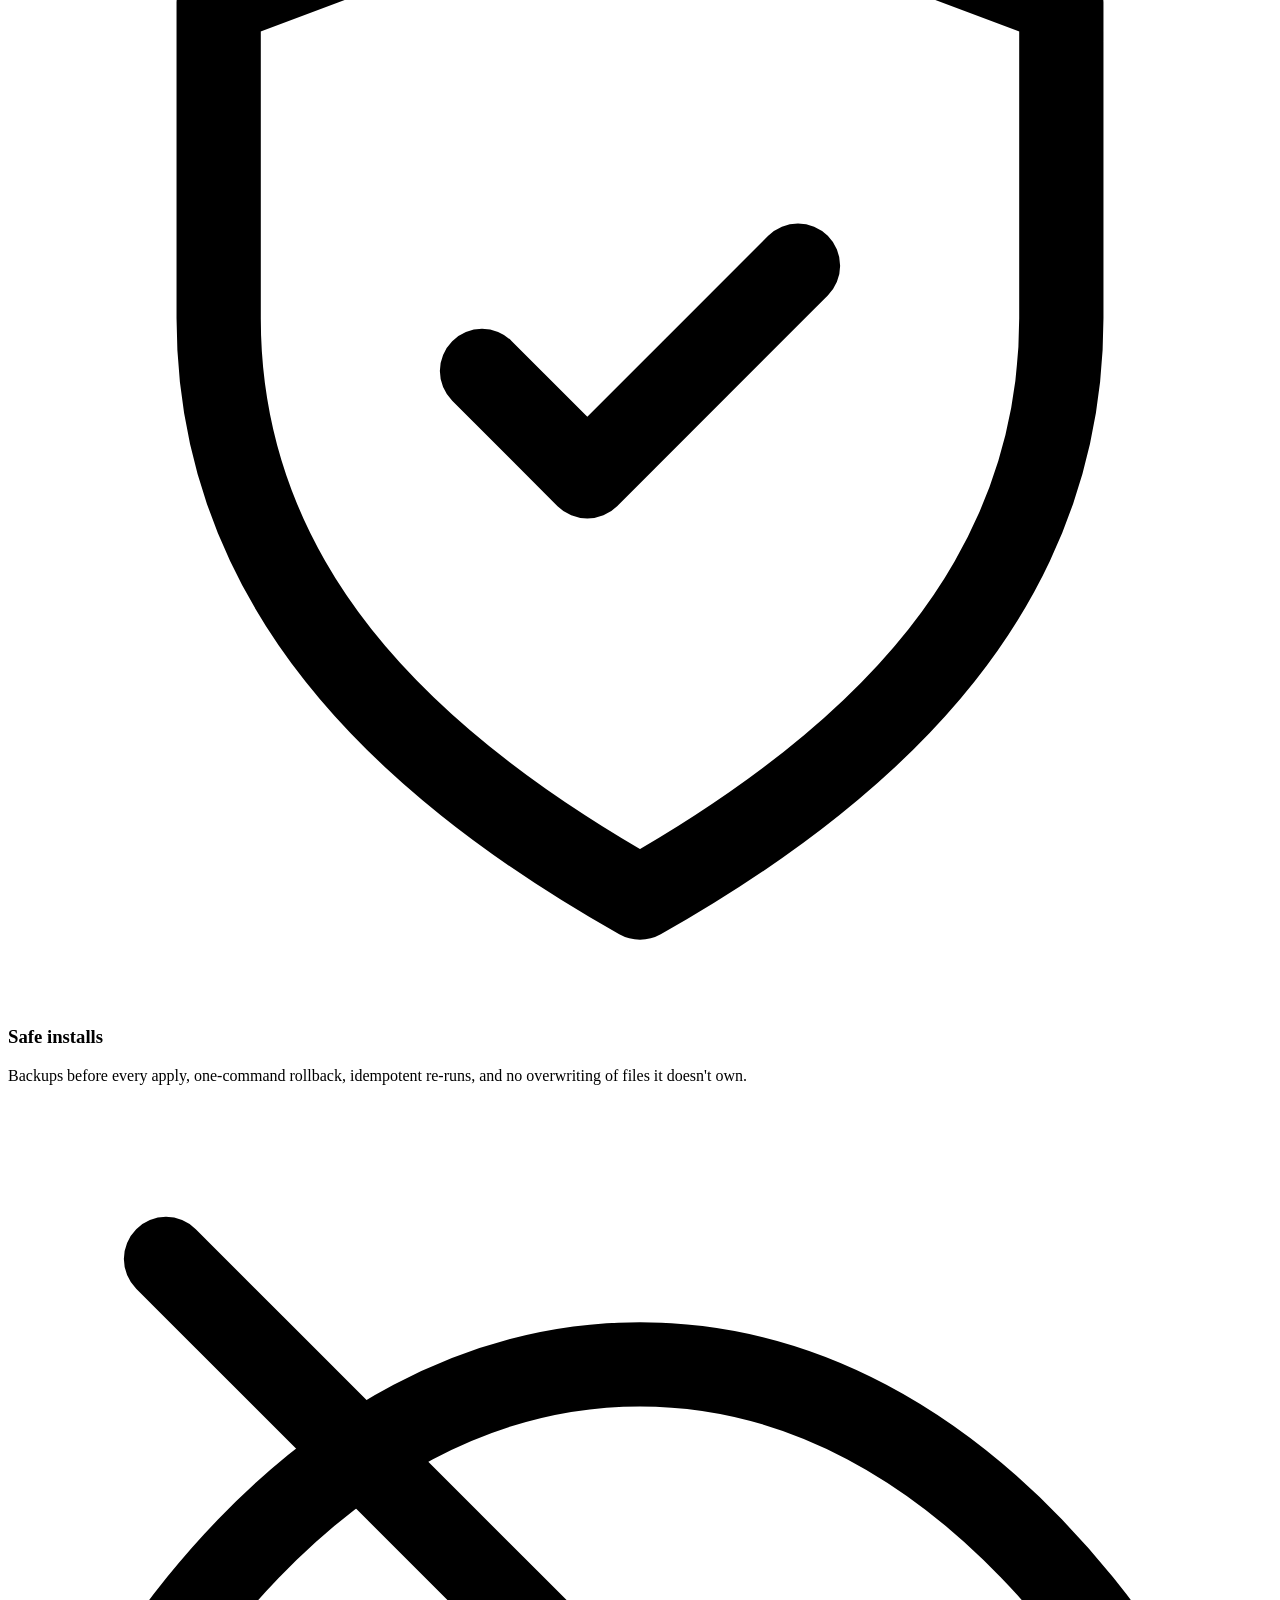
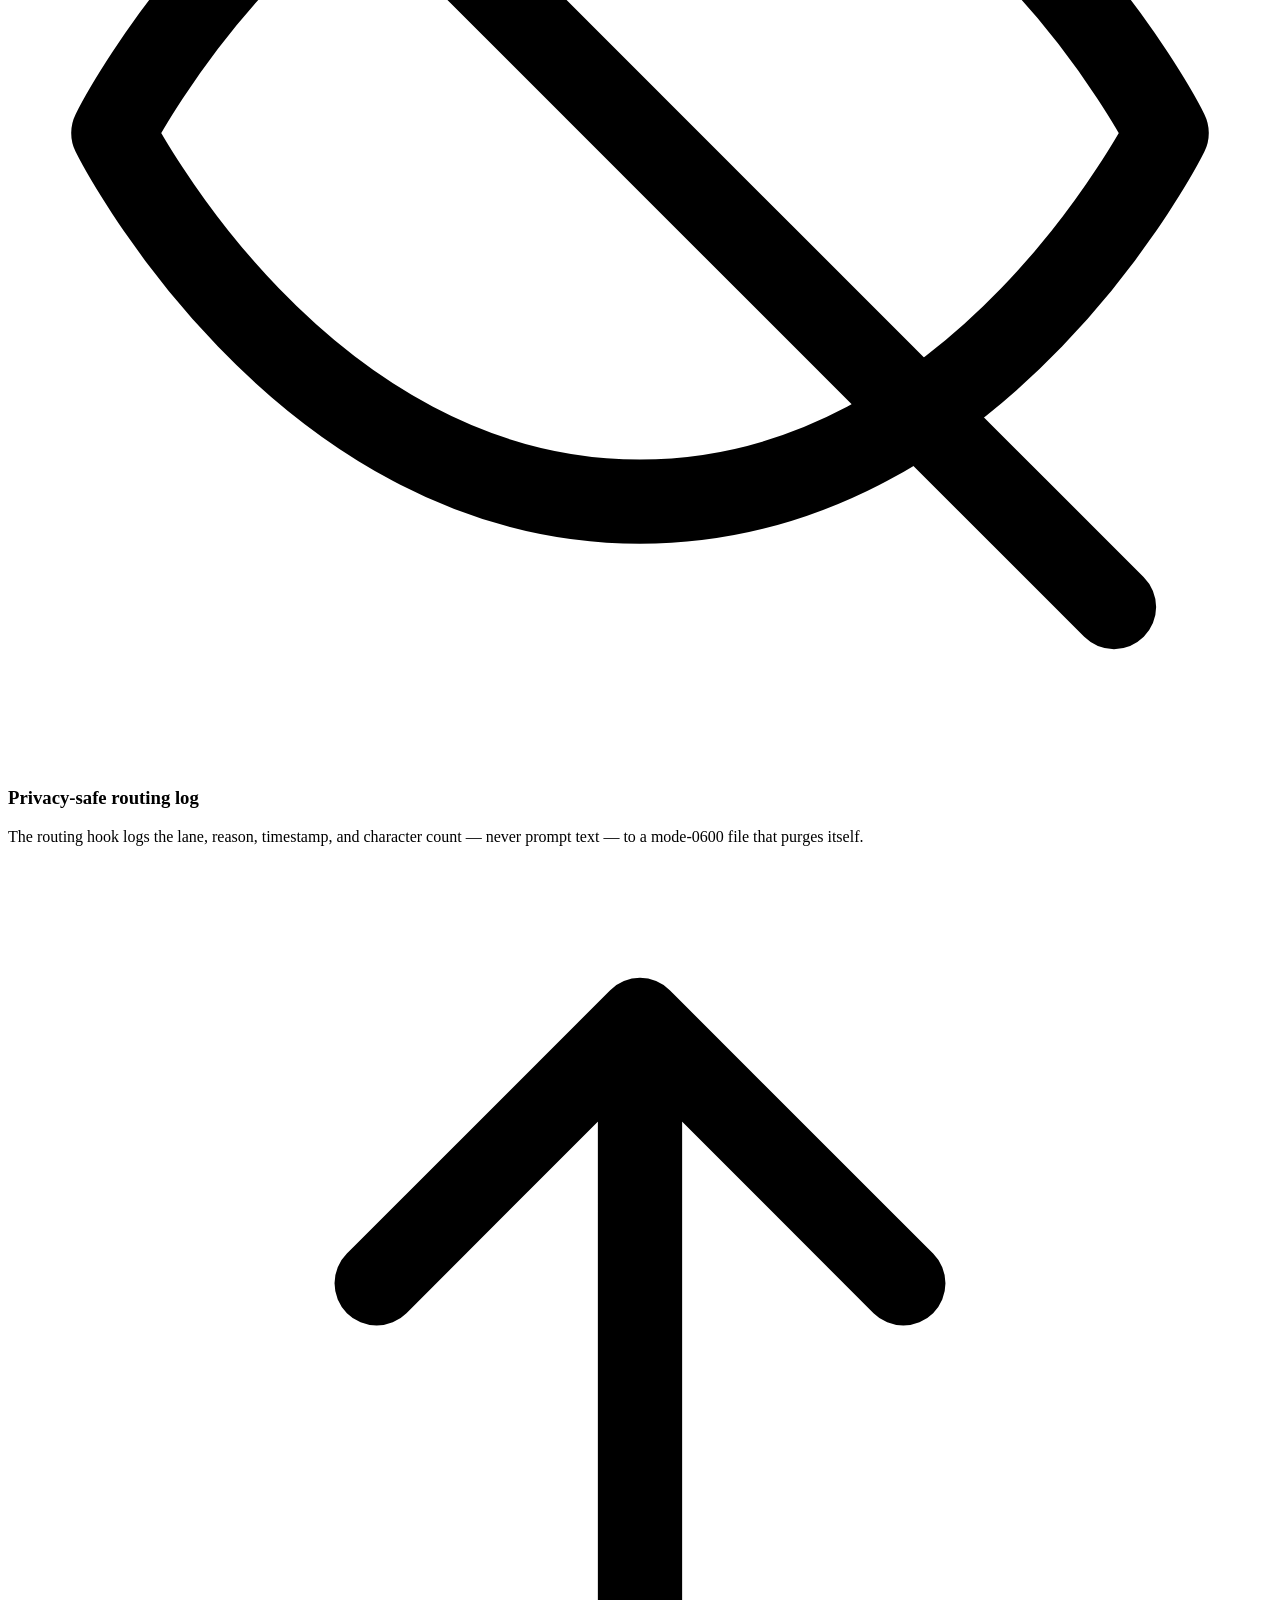
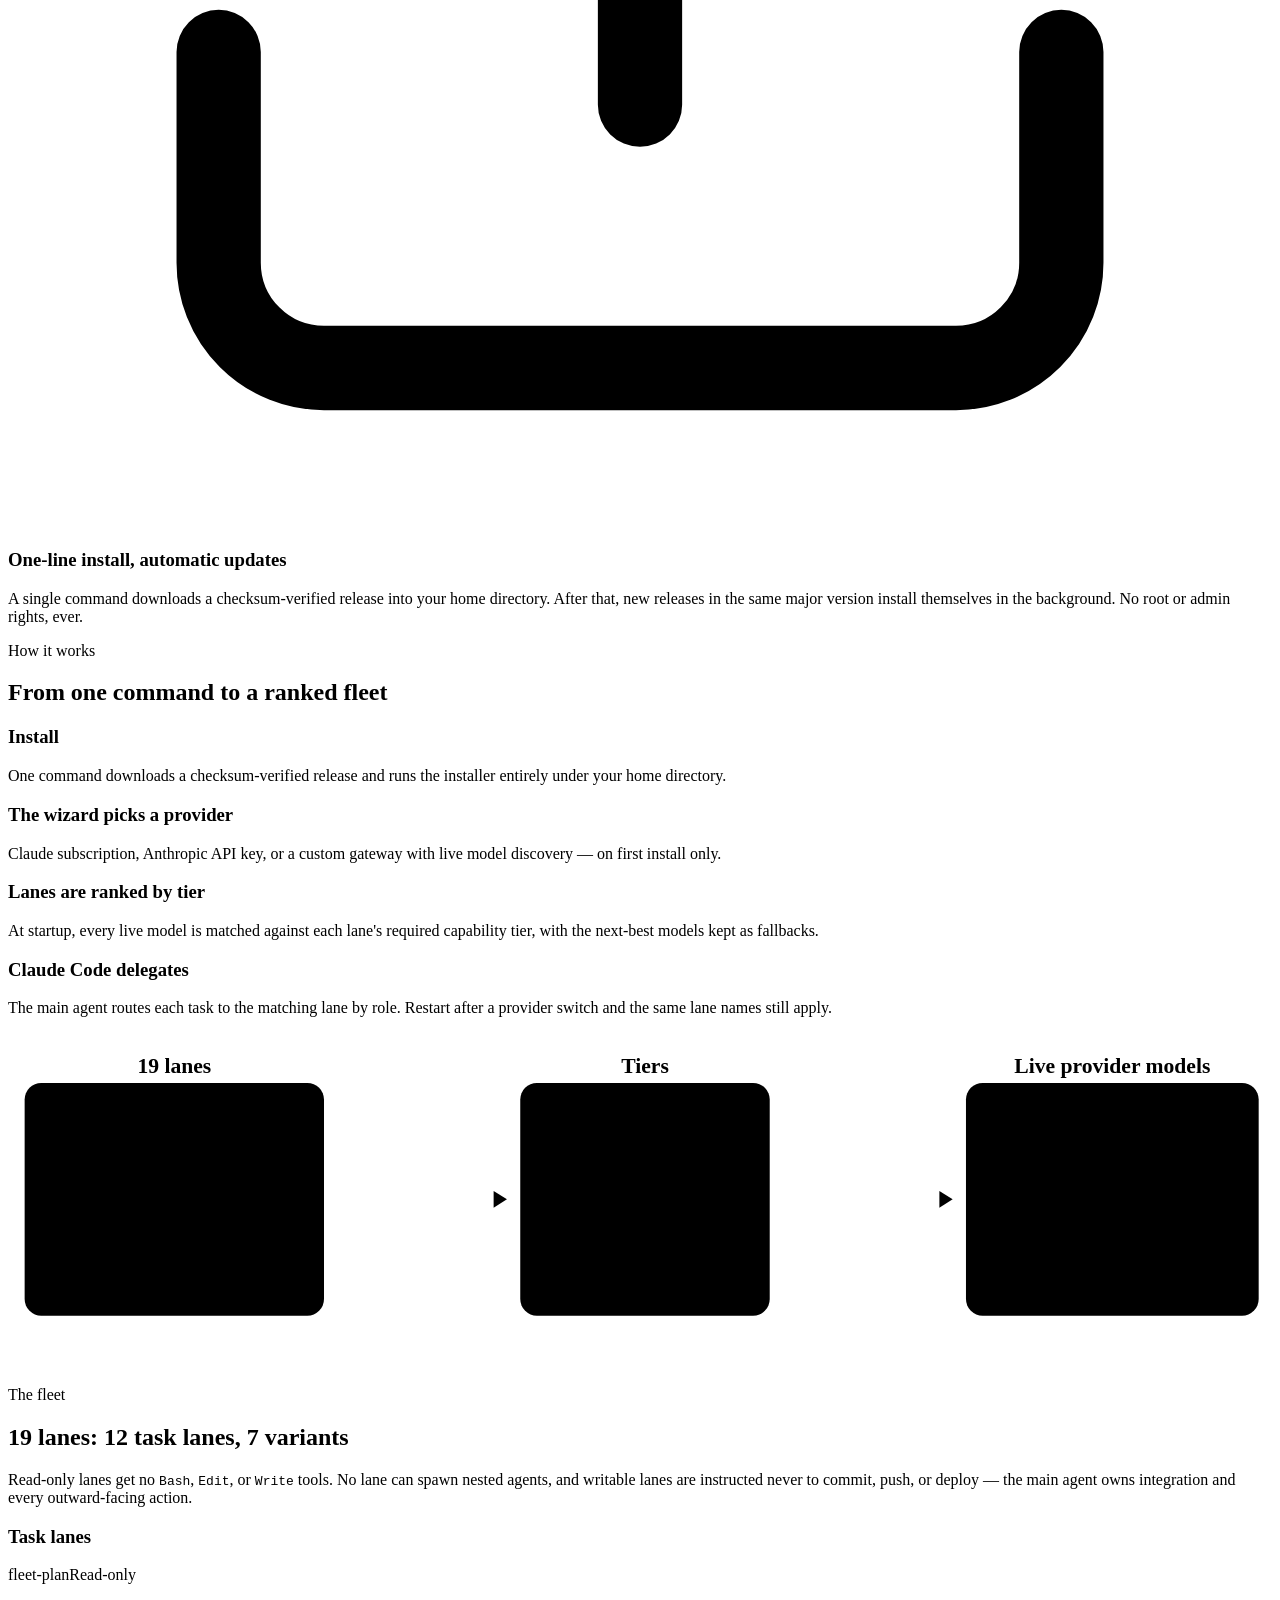
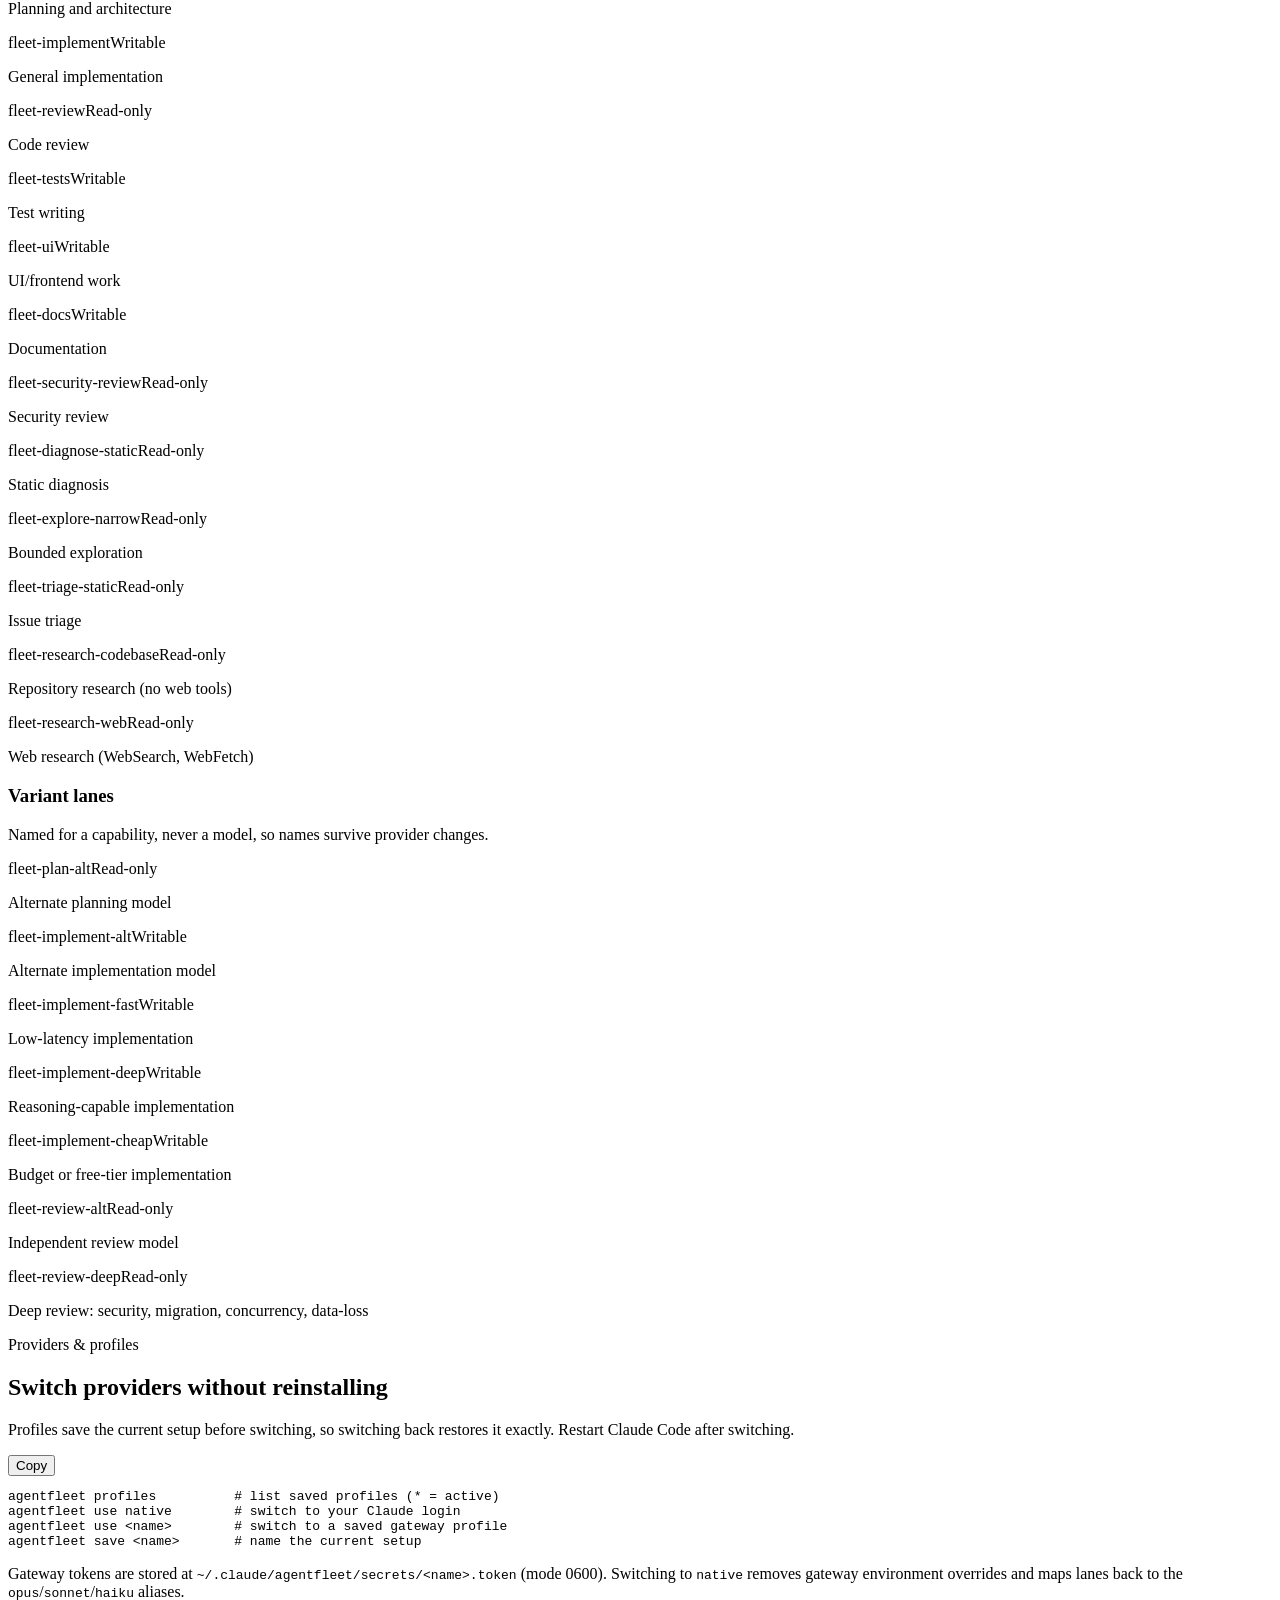
==== commit 58ee4fc1: "docs: changelog and version history on the landing page - CHANGELOG.md covering 1.0.0 through 2.0.5." ====
--- a/site/index.html
+++ b/site/index.html
@@ -9,7 +9,7 @@
 <meta property="og:description" content="A fleet of native Claude Code subagents. One command to install. Works with your Claude subscription, an Anthropic API key, or any Anthropic-compatible gateway.">
 <meta property="og:type" content="website">
 <link rel="icon" href="/favicon.svg?v=1" type="image/svg+xml">
-<link rel="stylesheet" href="/assets/site.css?v=1">
+<link rel="stylesheet" href="/assets/site.css?v=2">
 <script>
 (function(){
   try {
@@ -33,6 +33,7 @@
       <a href="#features">Features</a>
       <a href="#how-it-works">How it works</a>
       <a href="#lanes">Lanes</a>
+      <a href="#changelog">Changelog</a>
       <a href="/docs/">Docs</a>
       <a href="https://github.com/wecansync/claude-agents-config">GitHub</a>
     </nav>
@@ -57,6 +58,8 @@
       <p class="eyebrow">Native Claude Code subagents</p>
       <h1>A fleet of specialist agents that runs on any provider</h1>
       <p class="lede">AgentFleet installs 19 native Claude Code subagents ("lanes"), each named for a role — plan, implement, review, test — never a model. Point it at your Claude subscription, an Anthropic API key, or any Anthropic-compatible gateway, and every lane gets the best-fit model automatically.</p>
+
+      <p class="latest-badge"><span class="latest-badge-version" data-latest-version>v2.0.5</span> &middot; <span class="latest-badge-date" data-latest-date>September 24, 2026</span> &middot; <a href="#changelog">What's new</a></p>
 
       <div class="tabs" id="install-tabs">
         <div role="tablist" aria-label="Operating system">
@@ -387,8 +390,86 @@
   </div>
 </section>
 
+<!-- ============================== CHANGELOG ============================== -->
+<section class="section" id="changelog">
+  <div class="container-narrow">
+    <p class="eyebrow">What's new</p>
+    <h2>Latest release</h2>
+
+    <div class="release-card">
+      <div class="release-head">
+        <span class="release-version" data-latest-version>v2.0.5</span>
+        <span class="release-date" data-latest-date>September 24, 2026</span>
+      </div>
+      <p>Any number of provider profiles: add and remove gateways without reinstalling, and give each profile its own settings.</p>
+      <ul class="release-list">
+        <li>New <code class="il">agentfleet add NAME --gateway-url URL</code> and <code class="il">agentfleet remove NAME</code> add and remove gateway profiles without reinstalling.</li>
+        <li>Each profile keeps its own provider policy, model pins, exclusions, and tier labels, instead of sharing one policy across every profile.</li>
+        <li>Gateway tokens are handled more safely: no redirect leaks, a digest instead of plaintext in the install journal, and no live token sent to a new URL during a dry run.</li>
+        <li><code class="il">agentfleet update</code> (including automatic updates) now succeeds after <code class="il">agentfleet use native</code>.</li>
+        <li>Uninstall keeps the API-key mask for a gateway you switched to and restores a pre-install gateway exactly.</li>
+      </ul>
+    </div>
+
+    <h3 class="version-history-heading">Version history</h3>
+    <div class="version-history">
+      <details class="version-item">
+        <summary><span class="release-version">v2.0.4</span><span class="release-date">September 23, 2026</span><span class="version-summary">Model-to-lane interview in <code class="il">/fleet-setup</code>, automatic updates.</span></summary>
+        <ul class="release-list">
+          <li><code class="il">/fleet-setup</code> suggests a complete fleet from each model's description, tier, and context size, or walks you through it model by model.</li>
+          <li><code class="il">claude-fleet-setup --exclude/--include MODEL</code> keeps a model out of every lane while leaving it in the <code class="il">/model</code> picker.</li>
+          <li>Automatic updates: a same-major-version release installs itself in the background at most once a day. Turn it off with <code class="il">agentfleet auto-update off</code>.</li>
+          <li>A local <code class="il">.claude/</code> directory no longer breaks installs made from a git clone.</li>
+        </ul>
+      </details>
+      <details class="version-item">
+        <summary><span class="release-version">v2.0.3</span><span class="release-date">September 23, 2026</span><span class="version-summary">Redesigned website with full documentation, plus a missing CLI command.</span></summary>
+        <ul class="release-list">
+          <li>Redesigned landing page and a full documentation site at <code class="il">/docs/</code>.</li>
+          <li><code class="il">agentfleet rollback [--backup DIR]</code>, which the README already documented but which didn't exist yet.</li>
+          <li>Docs now correctly say that writable lanes are only instructed, not technically prevented, from committing, pushing, or deploying.</li>
+        </ul>
+      </details>
+      <details class="version-item">
+        <summary><span class="release-version">v2.0.2</span><span class="release-date">September 23, 2026</span><span class="version-summary">Fixed <code class="il">agentfleet update</code>, which had failed for everyone.</span></summary>
+        <ul class="release-list">
+          <li><code class="il">agentfleet update</code> works again: Cloudflare had rejected the default Python user agent before the request reached the server.</li>
+          <li>An update now removes preference values 2.0.1 stopped shipping, but only if you never changed them yourself.</li>
+        </ul>
+      </details>
+      <details class="version-item">
+        <summary><span class="release-version">v2.0.1</span><span class="release-date">September 23, 2026</span><span class="version-summary">Dropped shipped lane pins, neutral defaults, a doctor fix.</span></summary>
+        <ul class="release-list">
+          <li>Updating from 1.0.0 no longer carries over the old shipped model pins as if you had chosen them yourself.</li>
+          <li><code class="il">CLAUDE.md</code> and settings no longer include the maintainer's personal preferences; put your own in <code class="il">~/.claude/rules/*.md</code>.</li>
+          <li><code class="il">agentfleet doctor</code> now covers all 19 lanes and flags any custom lane marked read-only.</li>
+        </ul>
+      </details>
+      <details class="version-item">
+        <summary><span class="release-version">v2.0.0</span><span class="release-date">September 23, 2026</span><span class="version-summary">The project becomes AgentFleet: any provider, role-named lanes, profiles.</span></summary>
+        <ul class="release-list">
+          <li>Any provider: a Claude subscription, an Anthropic API key, or any gateway that serves <code class="il">GET /v1/models</code>.</li>
+          <li>19 role-named lanes (<code class="il">fleet-plan</code>, <code class="il">fleet-implement</code>, <code class="il">fleet-review</code>, ...) replace the 30 lanes that used to be named after models.</li>
+          <li>Tier-based model assignment with automatic fallbacks, a first-run wizard, and provider profiles (<code class="il">agentfleet use native|&lt;name&gt;</code>).</li>
+          <li>A one-command install that verifies a SHA-256 checksum.</li>
+        </ul>
+      </details>
+      <details class="version-item">
+        <summary><span class="release-version">v1.0.0</span><span class="release-date">September 18, 2026</span><span class="version-summary">The portable Claude agents configuration, before the AgentFleet name.</span></summary>
+        <ul class="release-list">
+          <li>Initial release: a portable Claude Code agents configuration installed entirely under <code class="il">~/.claude</code> and <code class="il">~/.local/bin</code>.</li>
+          <li>Provider-aware fleet repair: model discovery, advisory fallback models, and reconciliation as the gateway's model list changes.</li>
+          <li>A <code class="il">/fleet-setup</code> skill, automatic context-window sync on model switch, and Windows UTF-8 output fixes.</li>
+        </ul>
+      </details>
+    </div>
+
+    <p class="changelog-full-link"><a href="https://github.com/wecansync/claude-agents-config/blob/main/CHANGELOG.md">Full changelog on GitHub</a></p>
+  </div>
+</section>
+
 <!-- ============================== CLOSING CTA ============================== -->
-<section class="section">
+<section class="section section-alt">
   <div class="container center">
     <h2>Install AgentFleet in one command</h2>
     <p class="lede center" style="margin:0 auto 1.5rem">No root, no admin rights, checksum-verified releases.</p>
@@ -421,6 +502,6 @@
   </div>
 </footer>
 
-<script src="/assets/site.js?v=1"></script>
+<script src="/assets/site.js?v=2"></script>
 </body>
 </html>
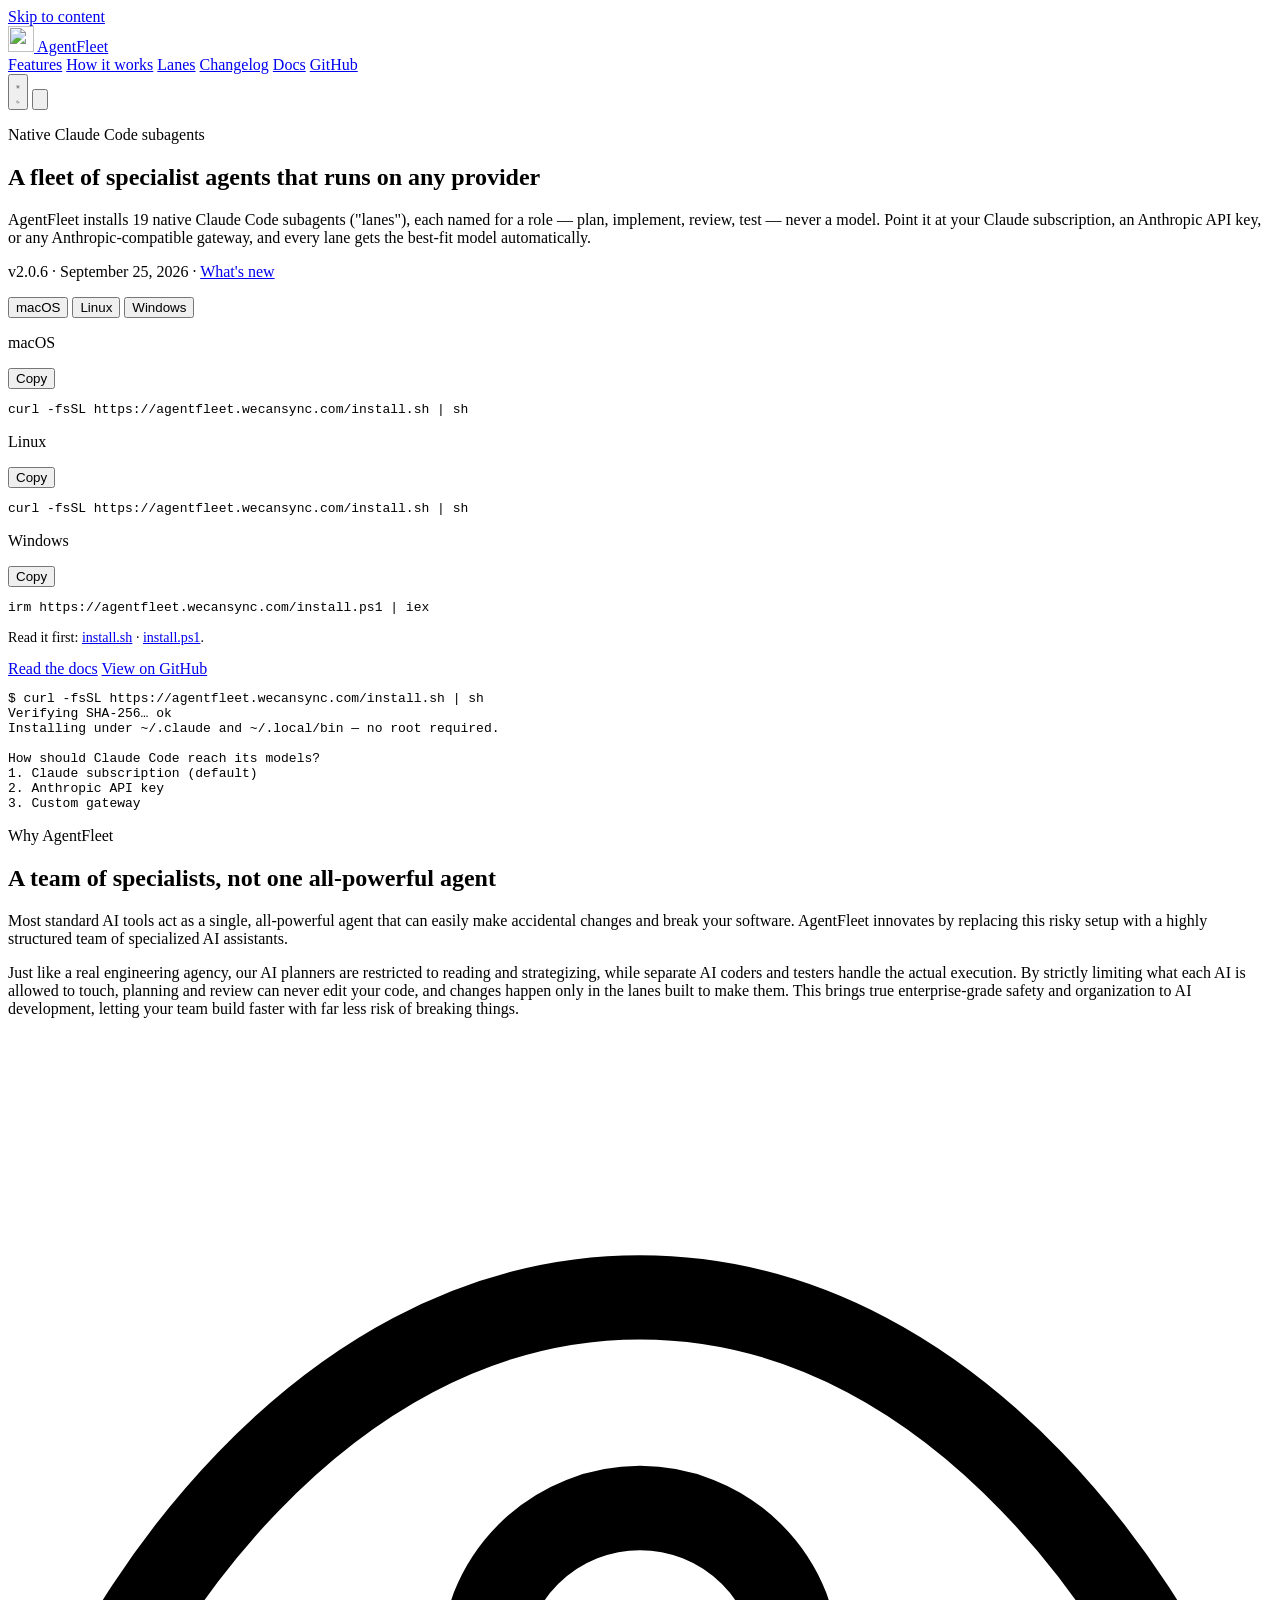
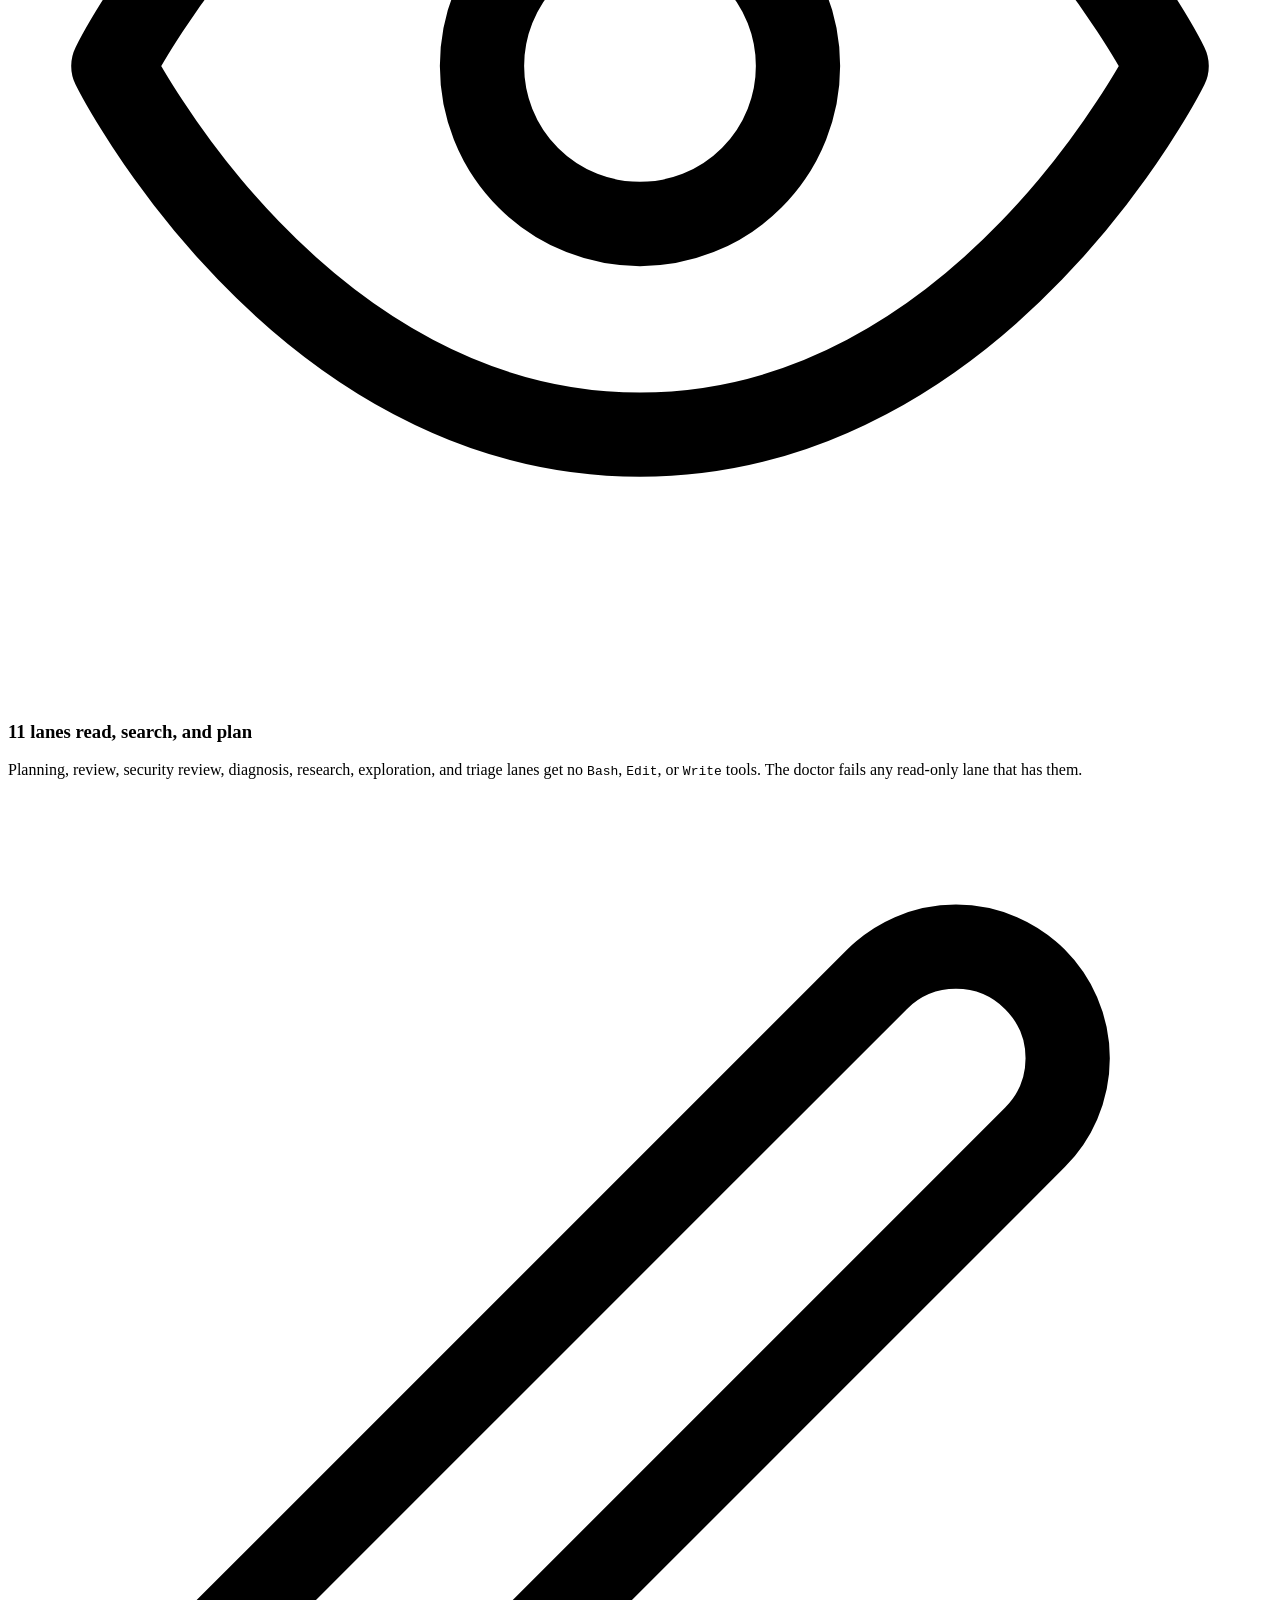
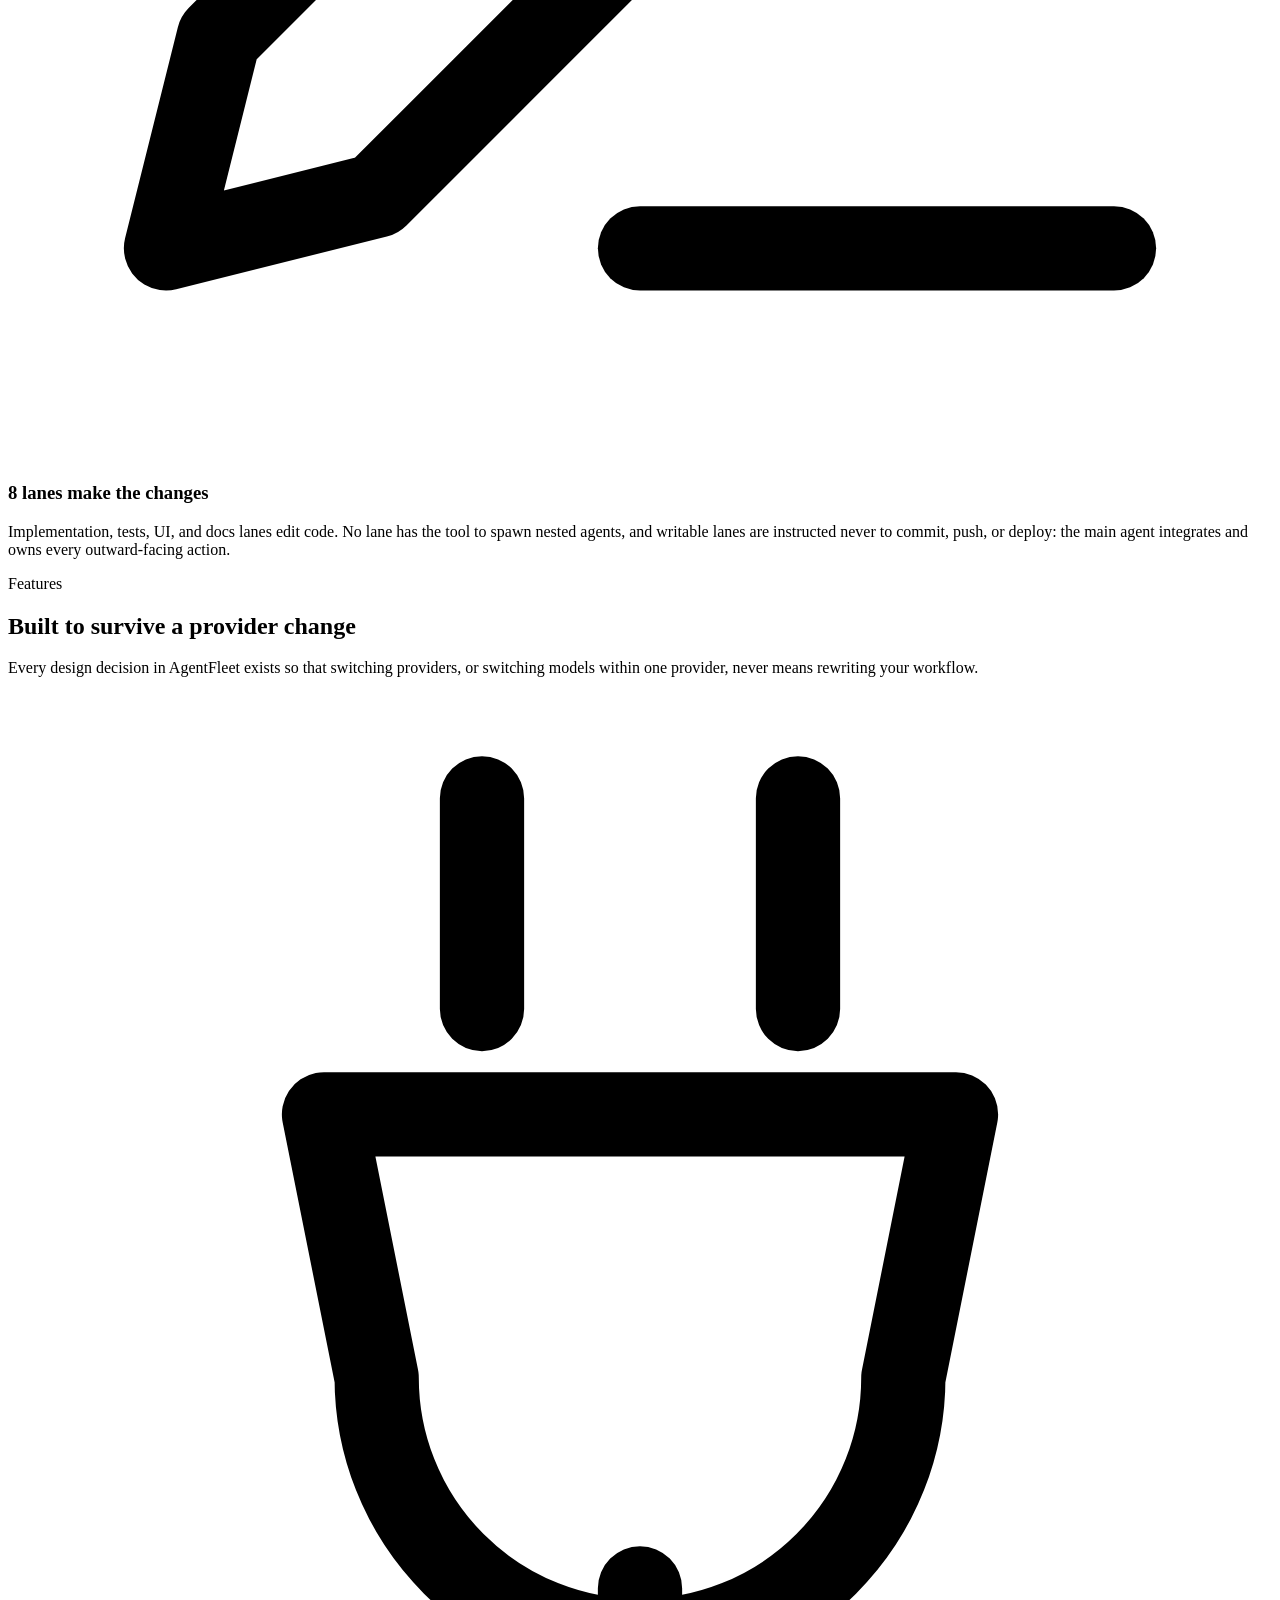
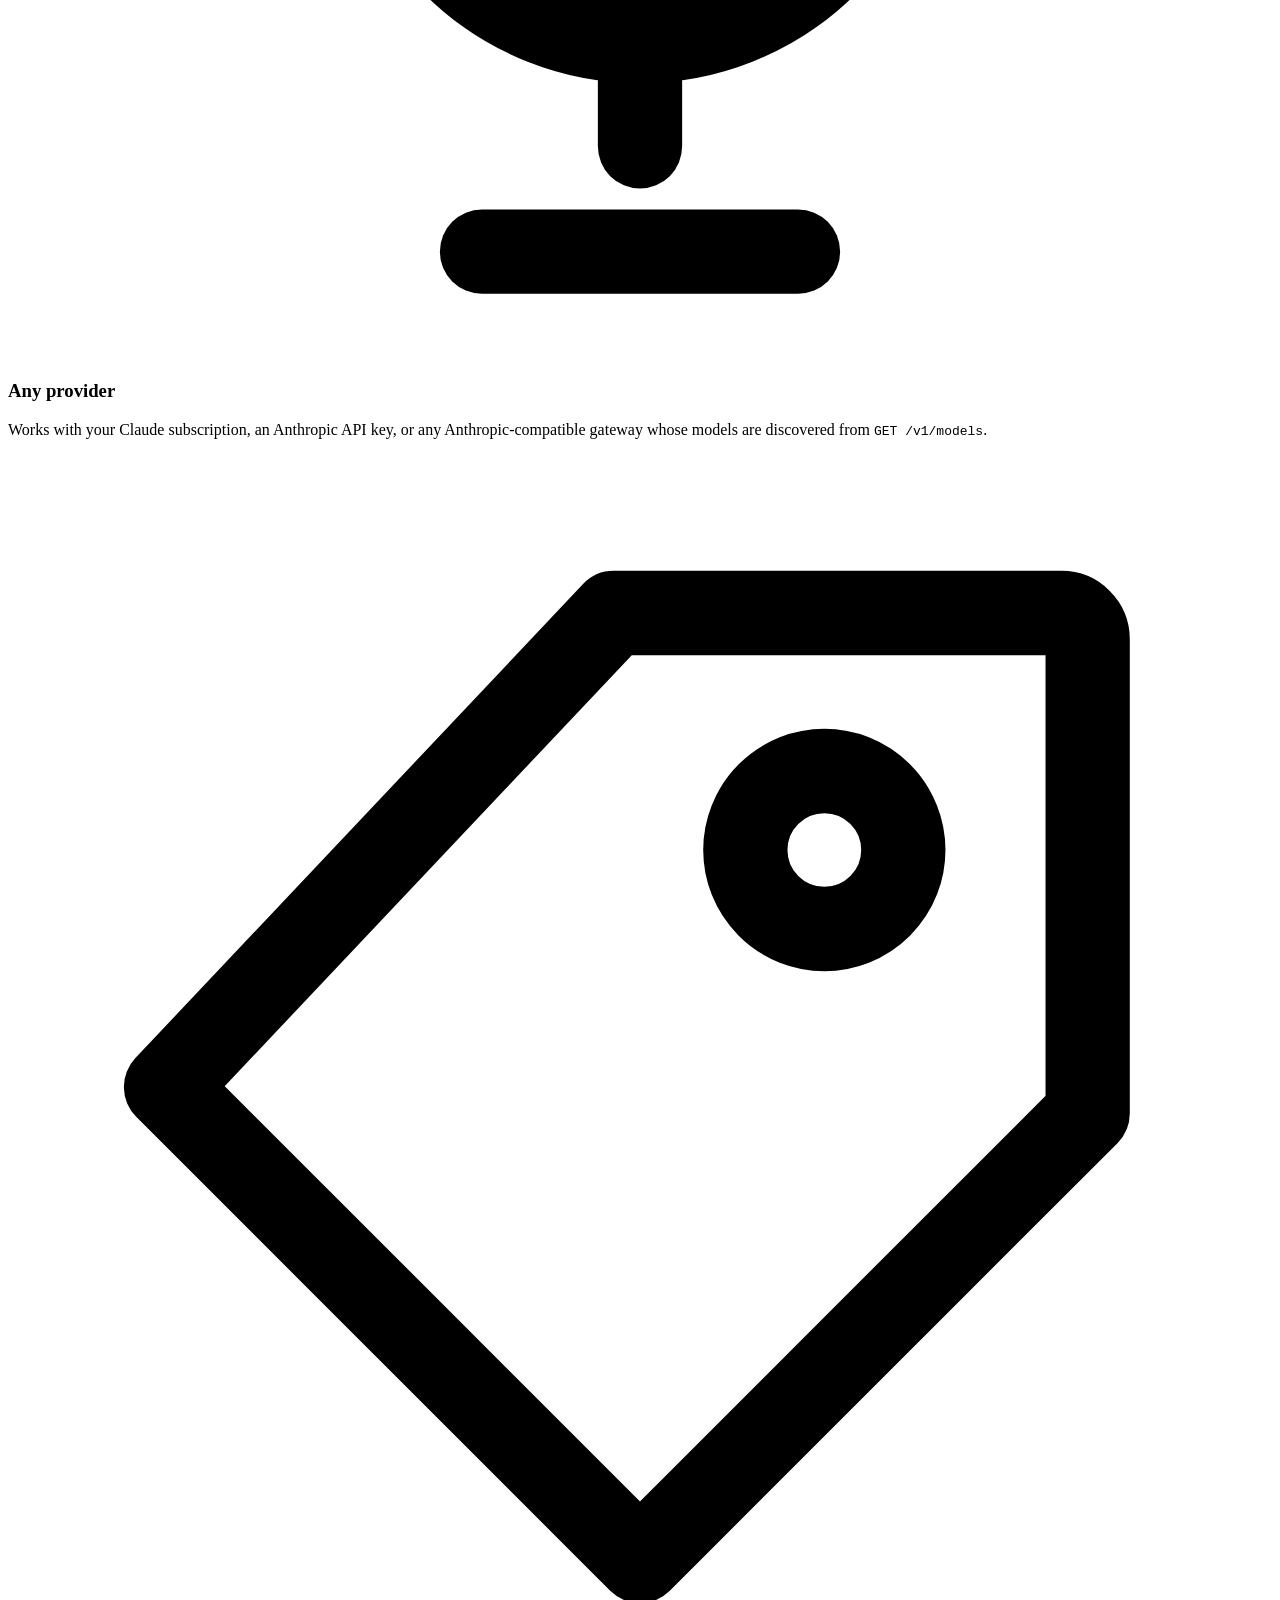
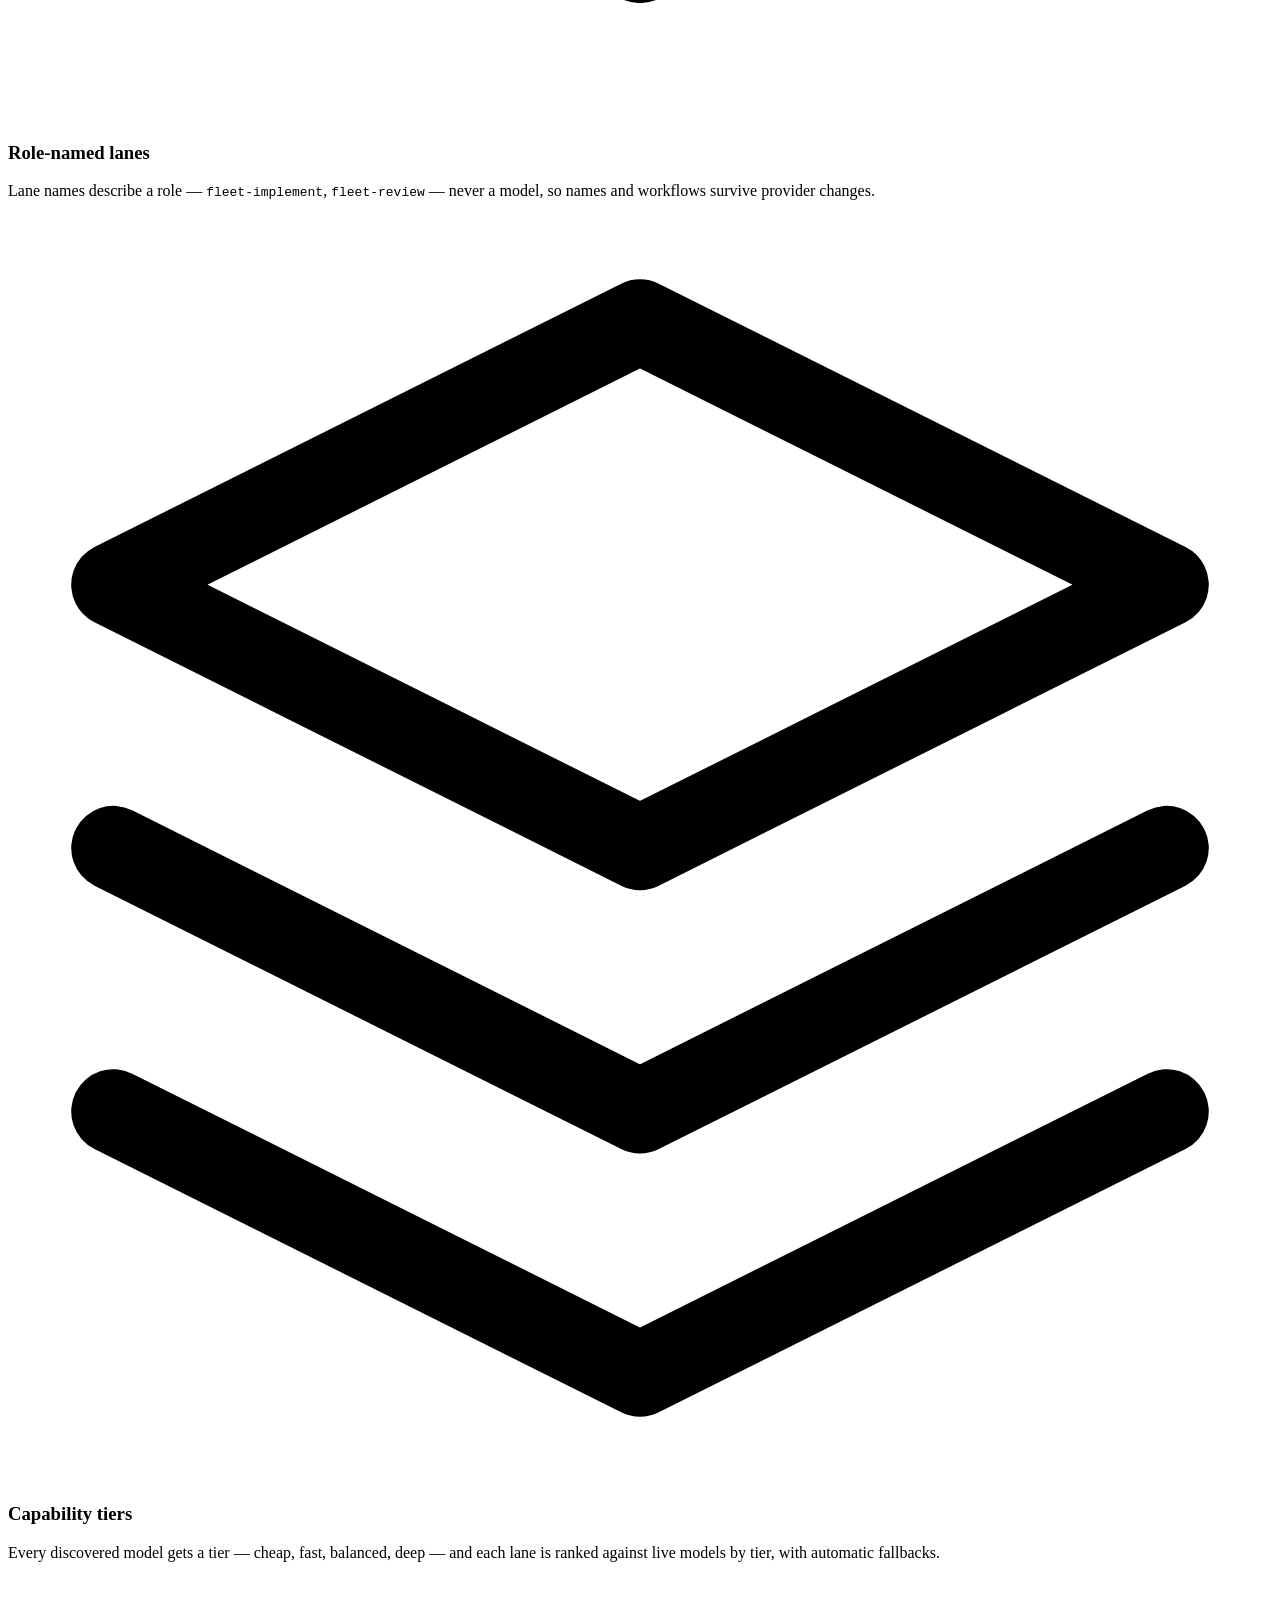
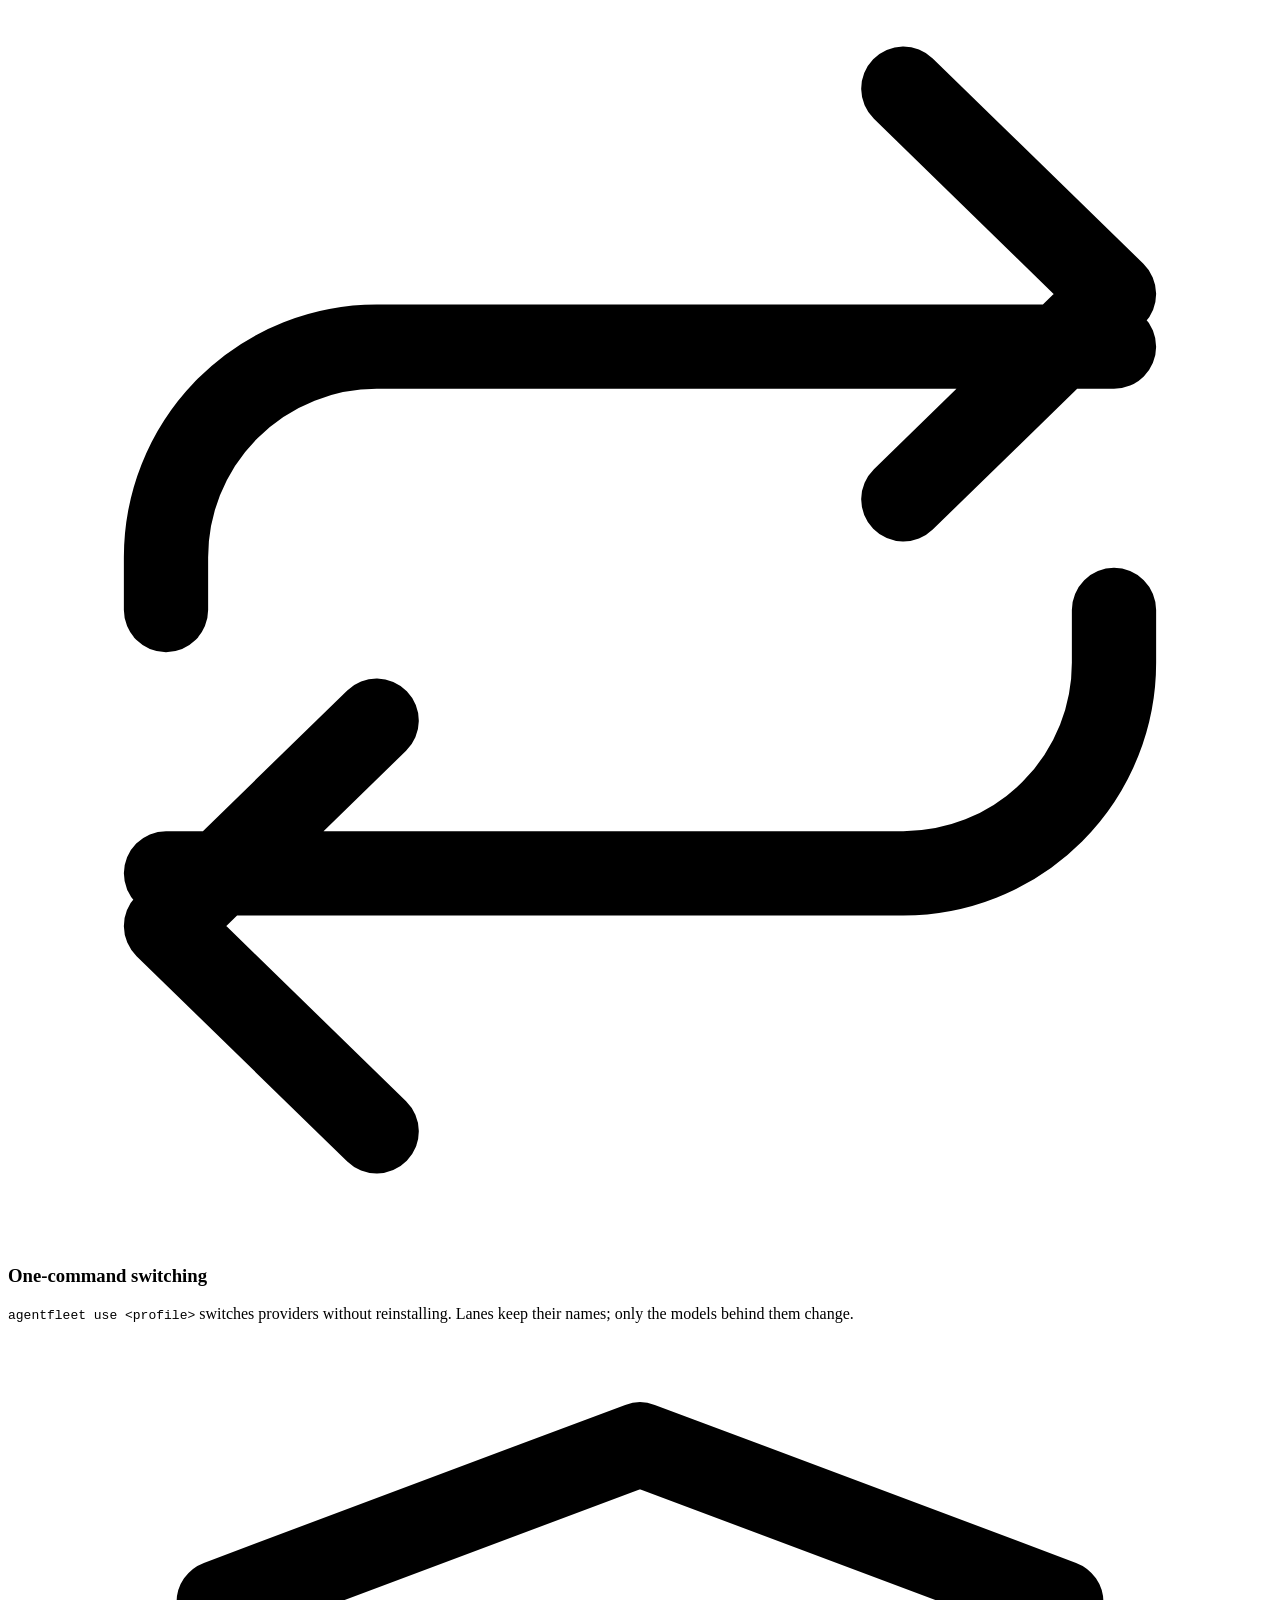
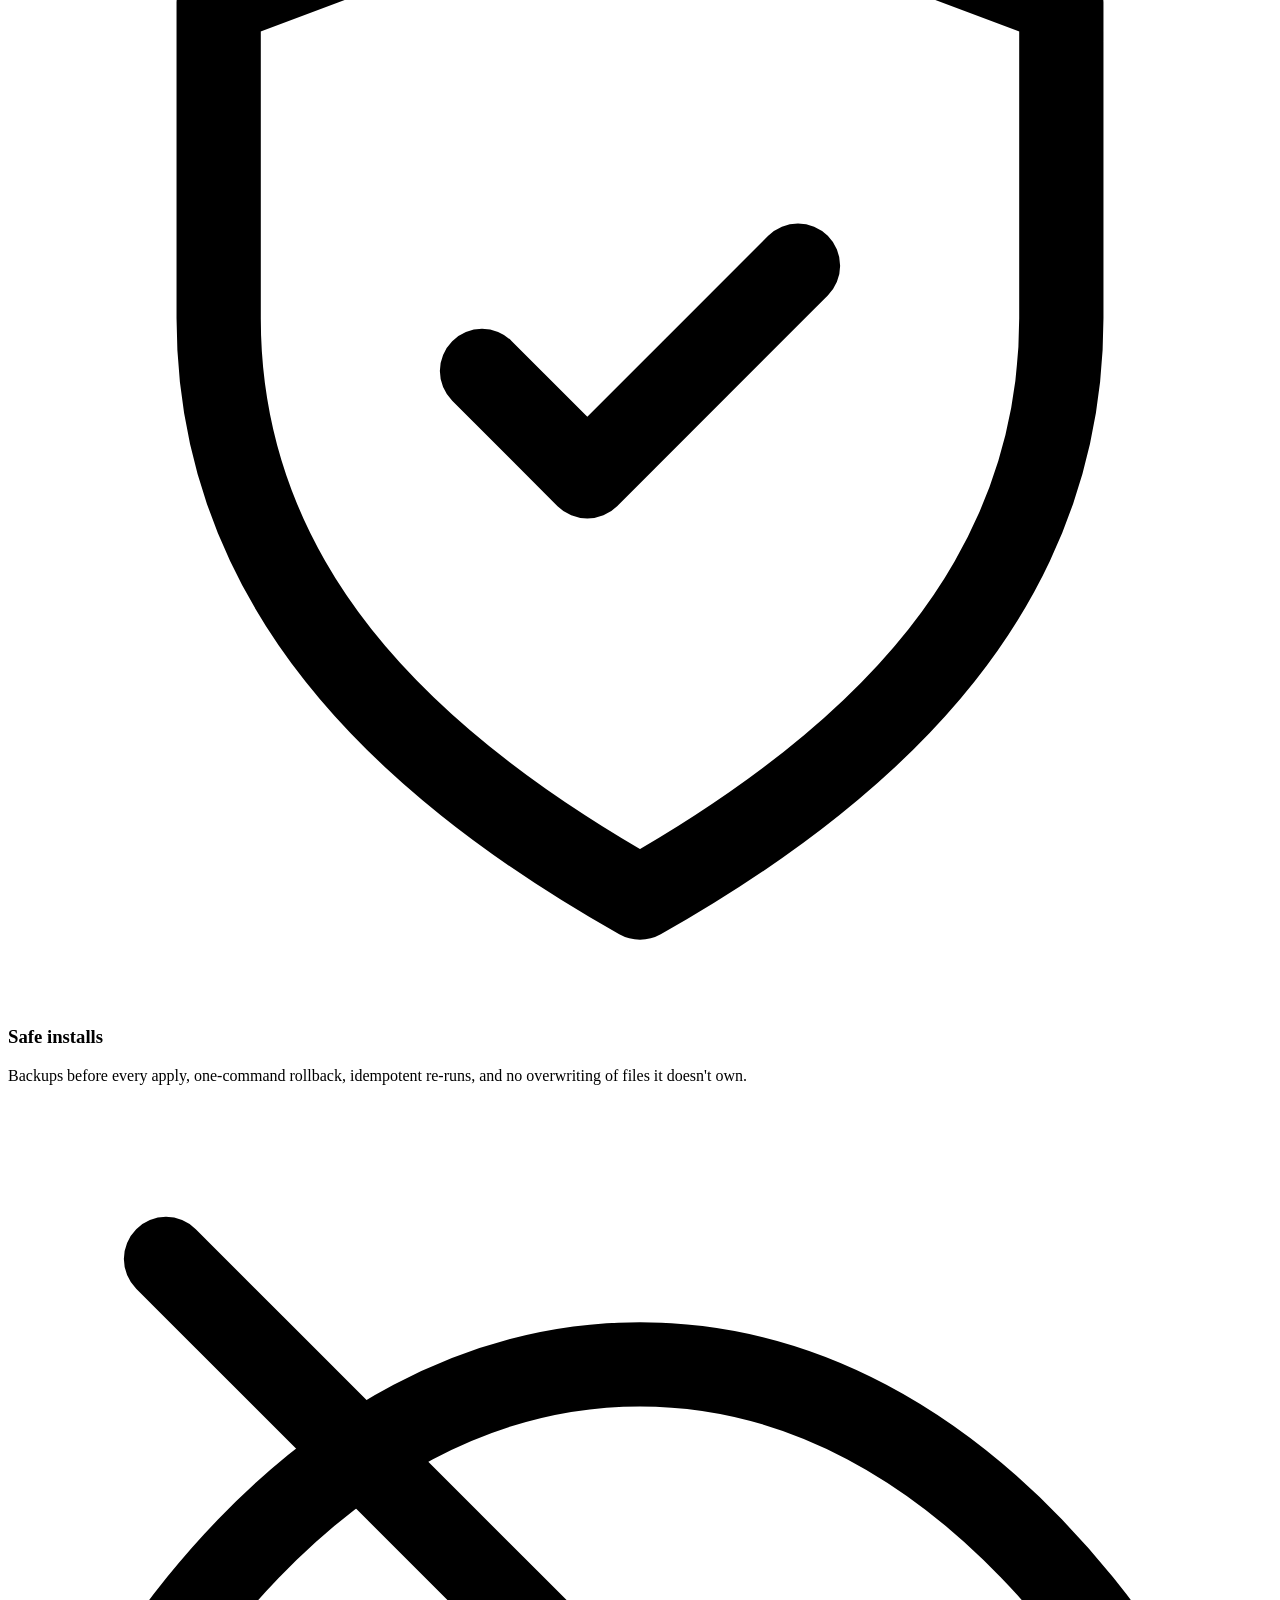
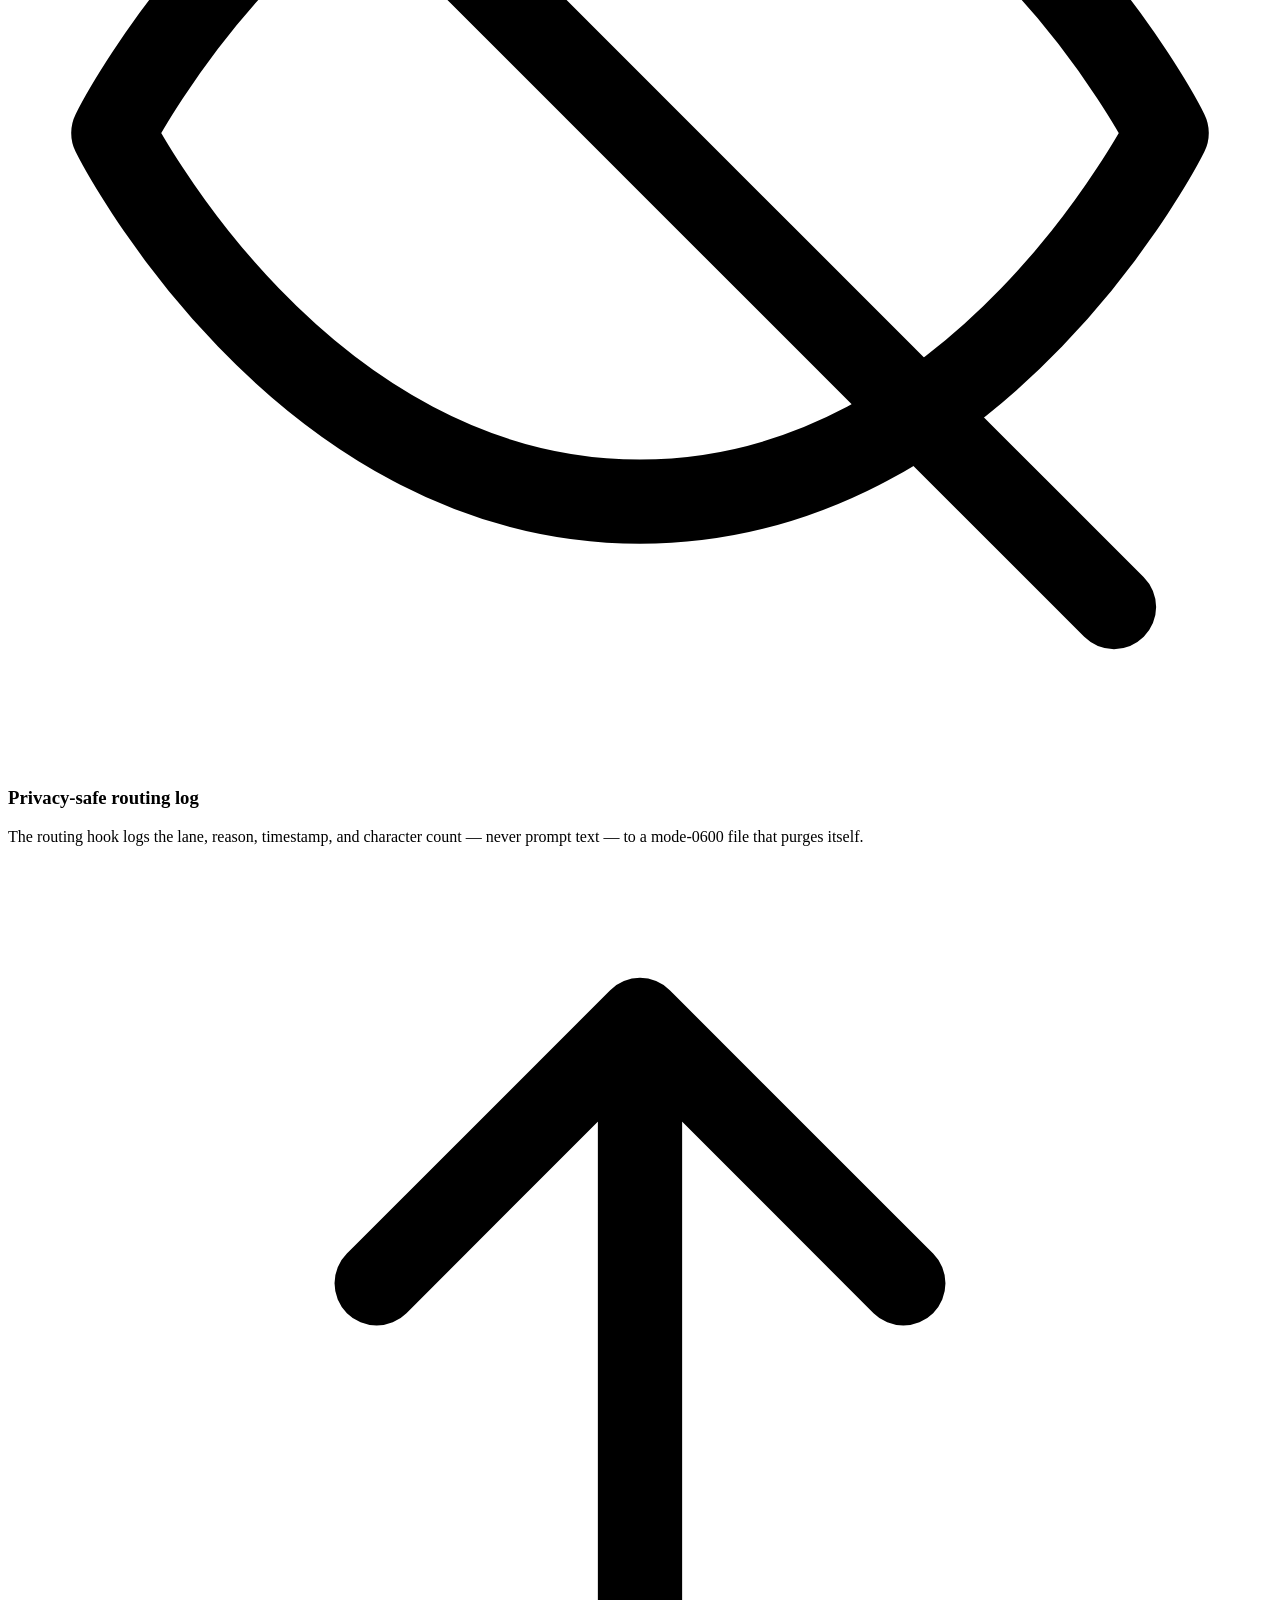
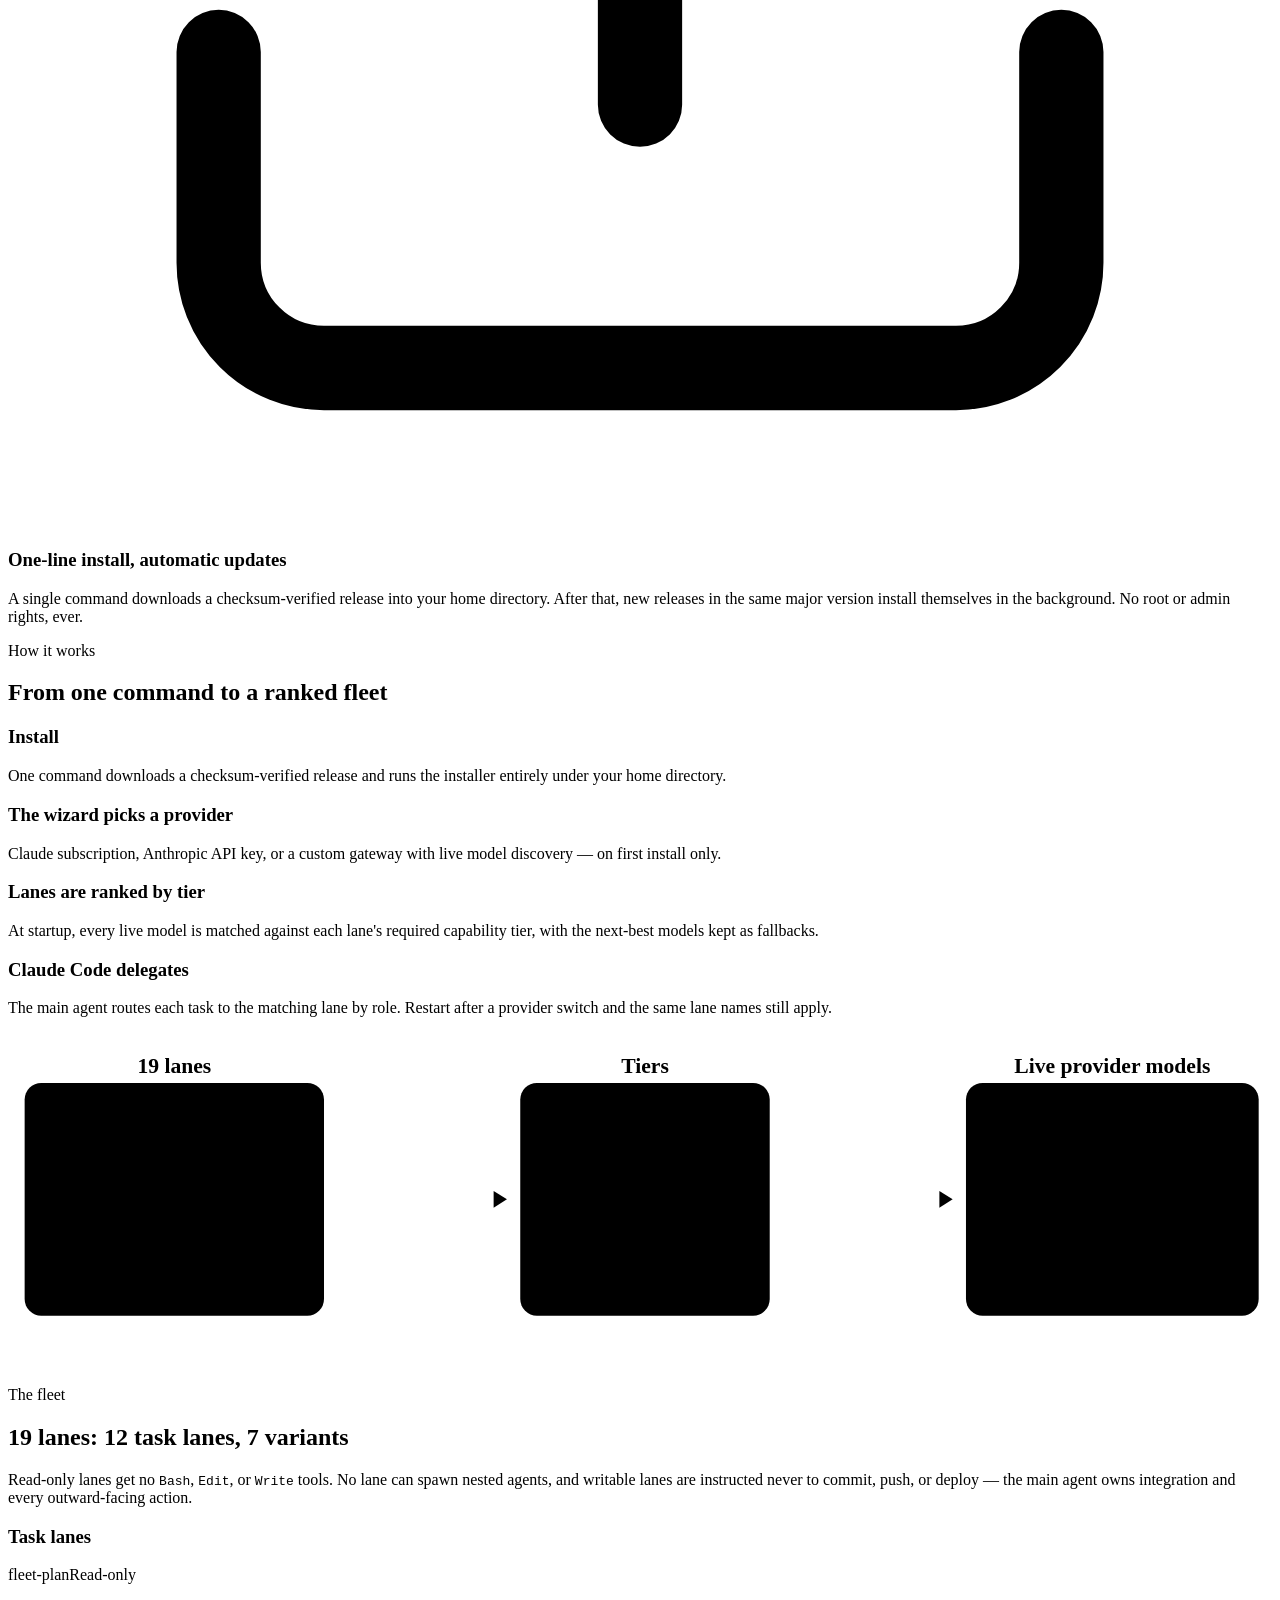
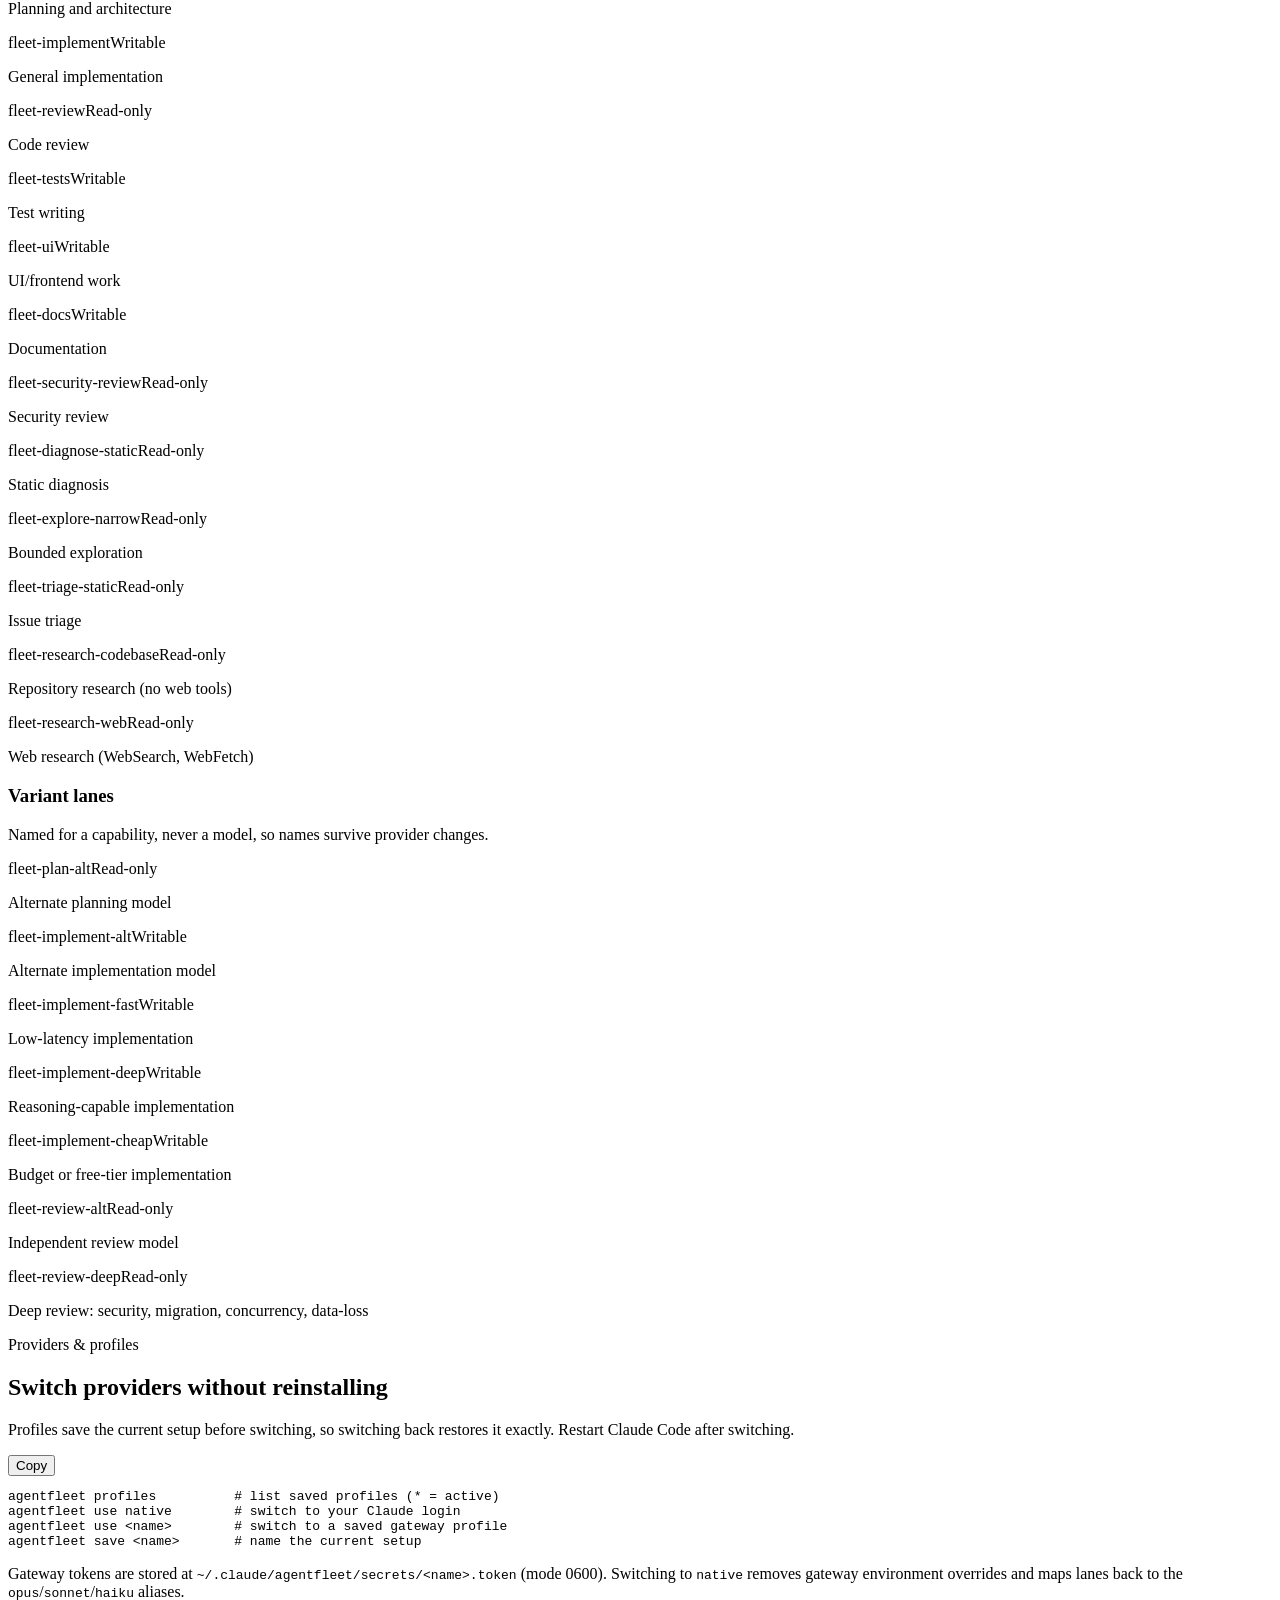
==== commit 52d8c81f: "chore: release 2.0.6 - VERSION 2.0.6; manifest.json and checksums.sha256 regenerated. - CHANGELOG en" ====
--- a/site/index.html
+++ b/site/index.html
@@ -59,7 +59,7 @@
       <h1>A fleet of specialist agents that runs on any provider</h1>
       <p class="lede">AgentFleet installs 19 native Claude Code subagents ("lanes"), each named for a role — plan, implement, review, test — never a model. Point it at your Claude subscription, an Anthropic API key, or any Anthropic-compatible gateway, and every lane gets the best-fit model automatically.</p>
 
-      <p class="latest-badge"><span class="latest-badge-version" data-latest-version>v2.0.5</span> &middot; <span class="latest-badge-date" data-latest-date>September 24, 2026</span> &middot; <a href="#changelog">What's new</a></p>
+      <p class="latest-badge"><span class="latest-badge-version" data-latest-version>v2.0.6</span> &middot; <span class="latest-badge-date" data-latest-date>September 25, 2026</span> &middot; <a href="#changelog">What's new</a></p>
 
       <div class="tabs" id="install-tabs">
         <div role="tablist" aria-label="Operating system">
@@ -398,21 +398,30 @@
 
     <div class="release-card">
       <div class="release-head">
-        <span class="release-version" data-latest-version>v2.0.5</span>
-        <span class="release-date" data-latest-date>September 24, 2026</span>
-      </div>
-      <p>Any number of provider profiles: add and remove gateways without reinstalling, and give each profile its own settings.</p>
+        <span class="release-version" data-latest-version>v2.0.6</span>
+        <span class="release-date" data-latest-date>September 25, 2026</span>
+      </div>
+      <p>Windows fixes: the one-command install works on the PowerShell built into Windows, and updates repair hooks an older install left behind.</p>
       <ul class="release-list">
-        <li>New <code class="il">agentfleet add NAME --gateway-url URL</code> and <code class="il">agentfleet remove NAME</code> add and remove gateway profiles without reinstalling.</li>
-        <li>Each profile keeps its own provider policy, model pins, exclusions, and tier labels, instead of sharing one policy across every profile.</li>
-        <li>Gateway tokens are handled more safely: no redirect leaks, a digest instead of plaintext in the install journal, and no live token sent to a new URL during a dry run.</li>
-        <li><code class="il">agentfleet update</code> (including automatic updates) now succeeds after <code class="il">agentfleet use native</code>.</li>
-        <li>Uninstall keeps the API-key mask for a gateway you switched to and restores a pre-install gateway exactly.</li>
+        <li><code class="il">irm https://agentfleet.wecansync.com/install.ps1 | iex</code> works on Windows PowerShell 5.1. It had stopped on the Microsoft Store <code class="il">python3</code> placeholder and wrongly reported Node.js 18+ as missing. <code class="il">agentfleet update</code> and automatic updates on Windows are fixed too.</li>
+        <li>The Windows installer finds a Python installed with <code class="il">uv python install</code> even when it is not on PATH.</li>
+        <li><code class="il">agentfleet</code>, <code class="il">claude-agents-doctor</code>, and <code class="il">claude-fleet-setup</code> on Windows run with the Python the installer used, instead of failing with "Python was not found".</li>
+        <li>Updates refresh hooks that differ only in quoting or comment style, and never leave a hook pointing at a script they just removed.</li>
       </ul>
     </div>
 
     <h3 class="version-history-heading">Version history</h3>
     <div class="version-history">
+      <details class="version-item">
+        <summary><span class="release-version">v2.0.5</span><span class="release-date">September 24, 2026</span><span class="version-summary">Any number of provider profiles, each with its own settings.</span></summary>
+        <ul class="release-list">
+          <li>New <code class="il">agentfleet add NAME --gateway-url URL</code> and <code class="il">agentfleet remove NAME</code> add and remove gateway profiles without reinstalling.</li>
+          <li>Each profile keeps its own provider policy, model pins, exclusions, and tier labels, instead of sharing one policy across every profile.</li>
+          <li>Gateway tokens are handled more safely: no redirect leaks, a digest instead of plaintext in the install journal, and no live token sent to a new URL during a dry run.</li>
+          <li><code class="il">agentfleet update</code> (including automatic updates) now succeeds after <code class="il">agentfleet use native</code>.</li>
+          <li>Uninstall keeps the API-key mask for a gateway you switched to and restores a pre-install gateway exactly.</li>
+        </ul>
+      </details>
       <details class="version-item">
         <summary><span class="release-version">v2.0.4</span><span class="release-date">September 23, 2026</span><span class="version-summary">Model-to-lane interview in <code class="il">/fleet-setup</code>, automatic updates.</span></summary>
         <ul class="release-list">
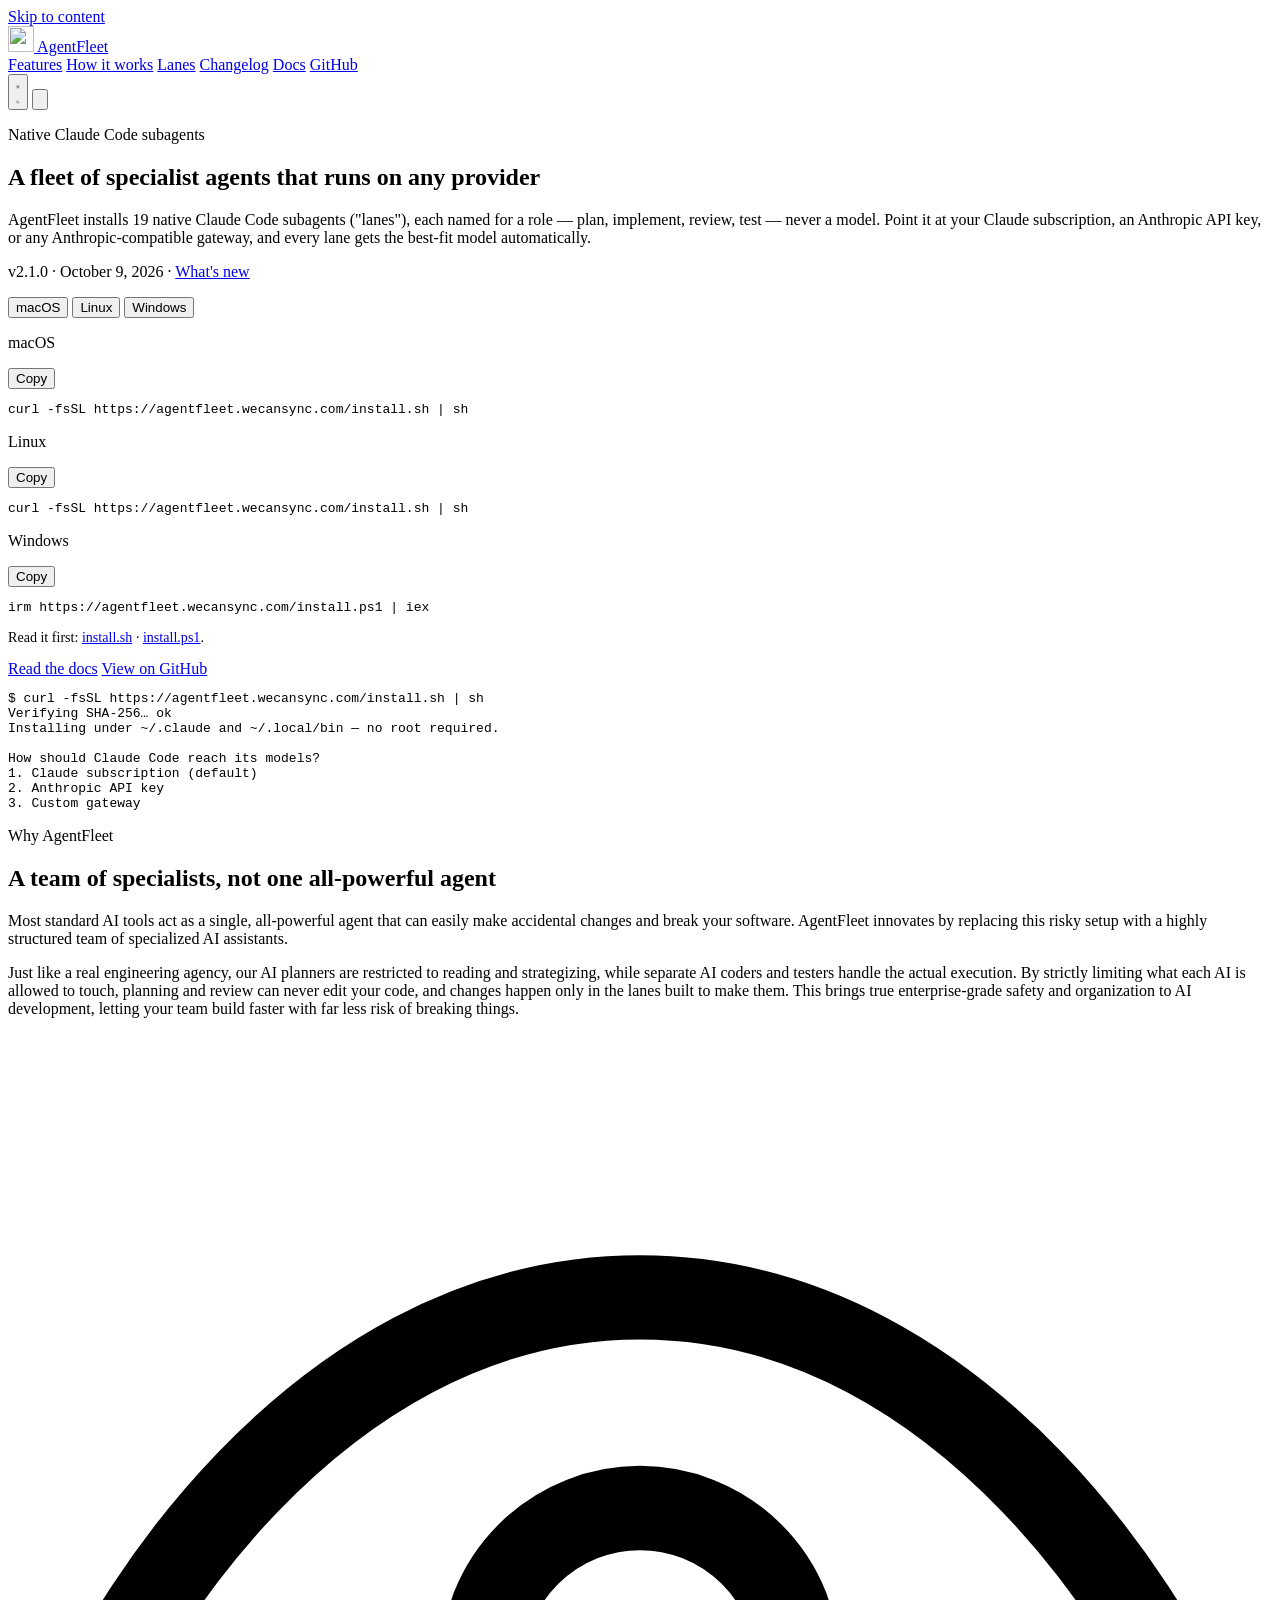
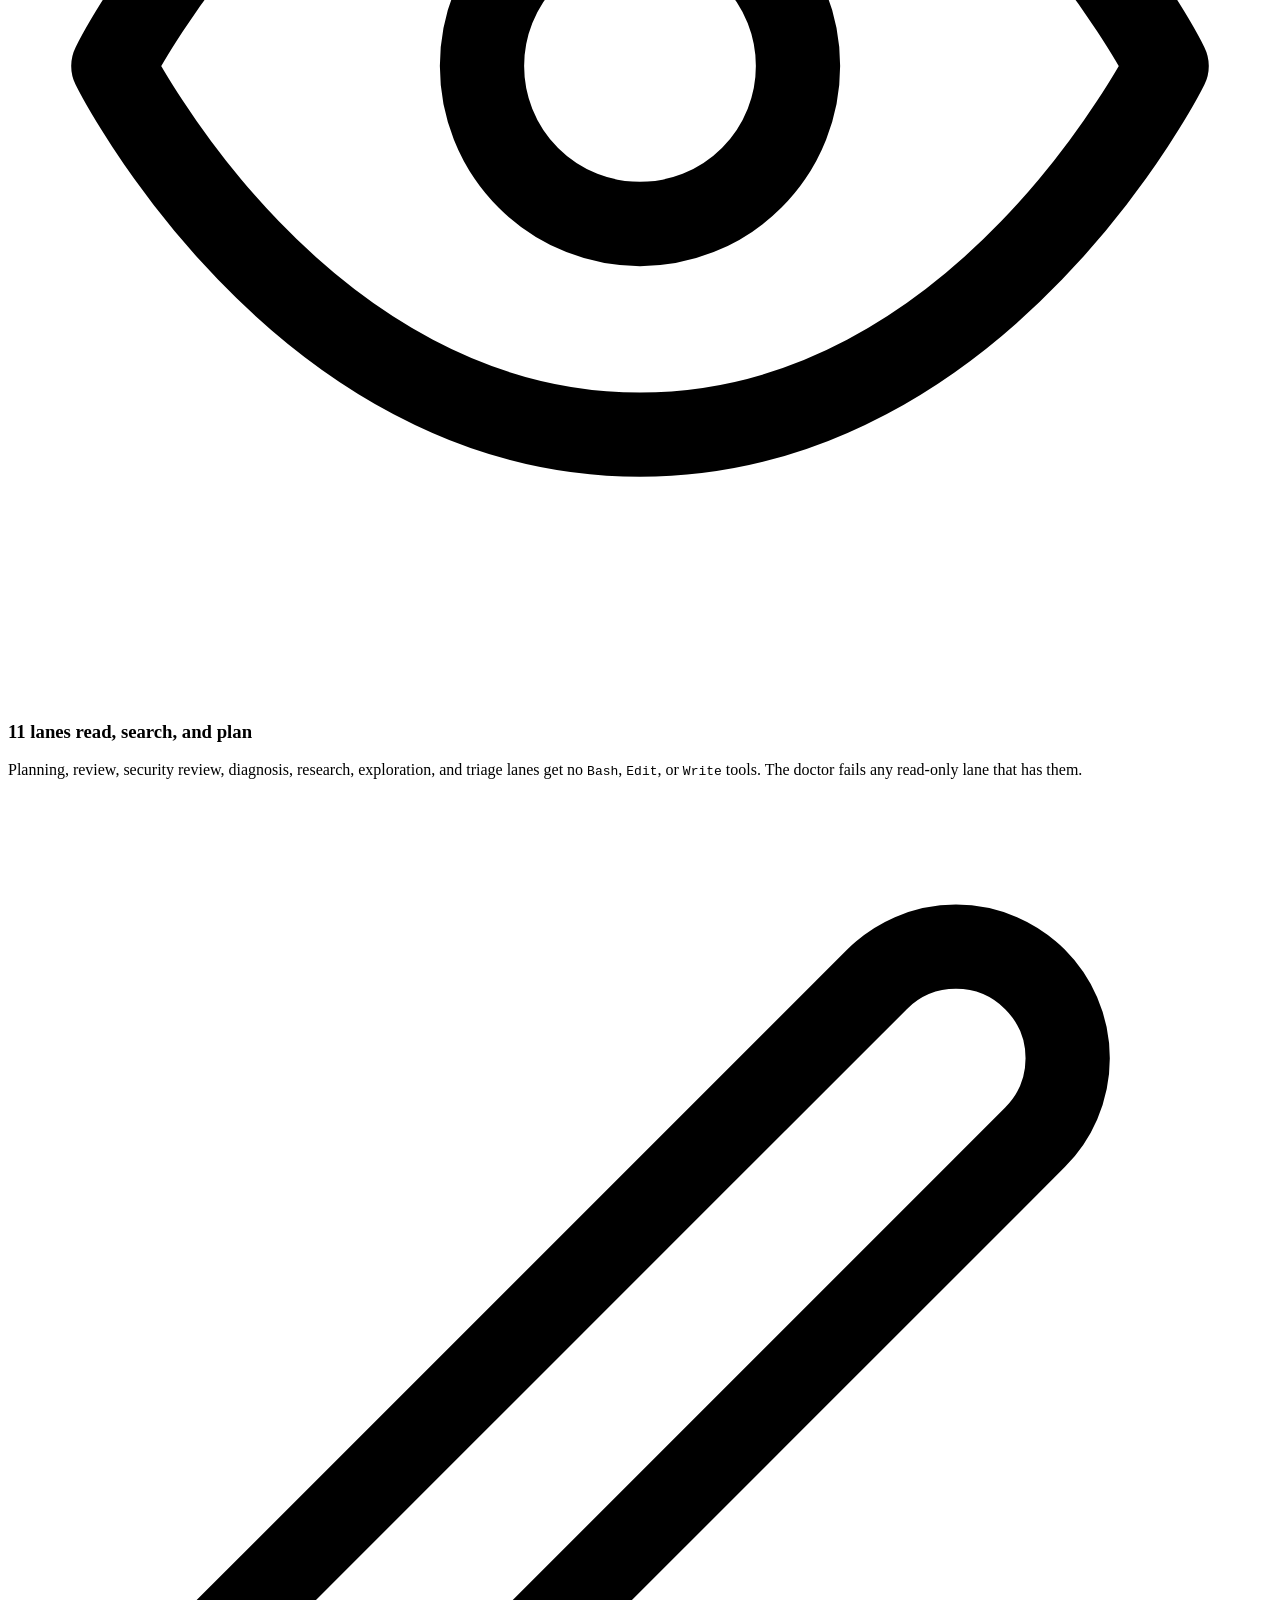
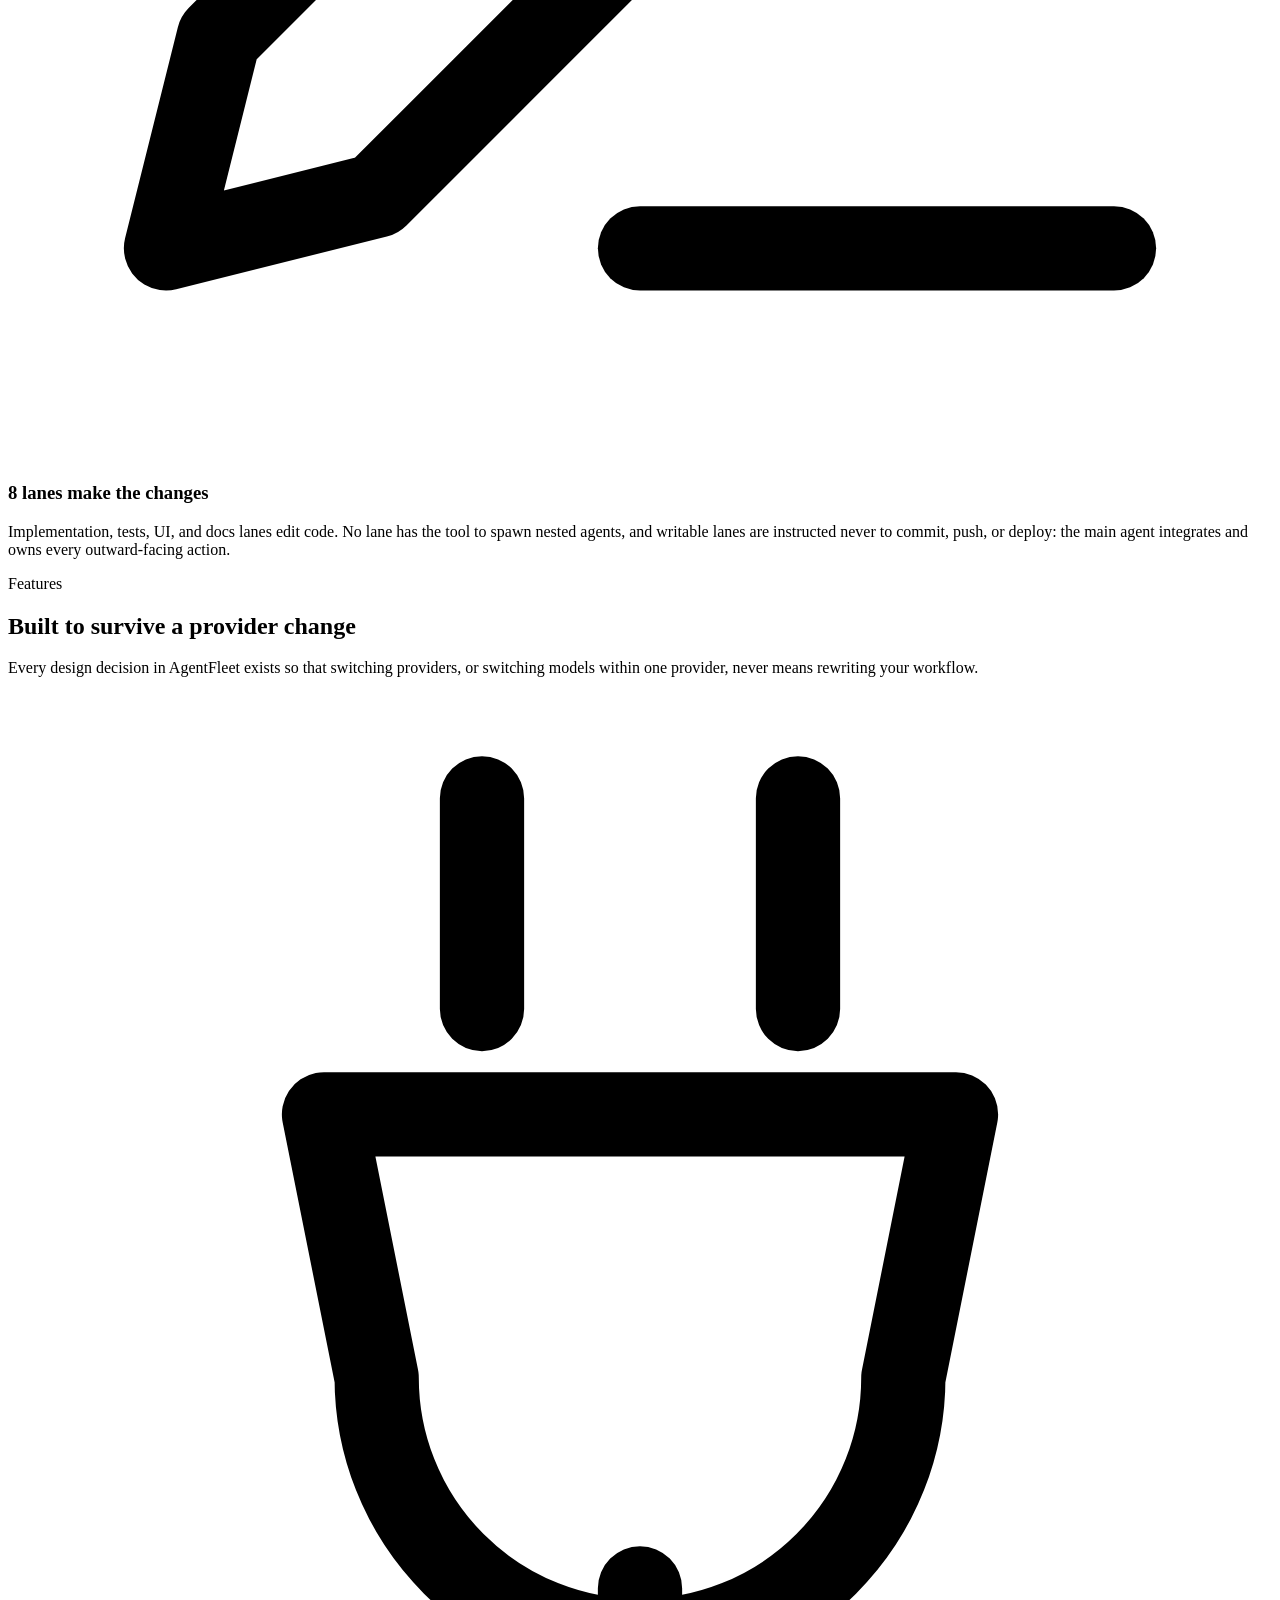
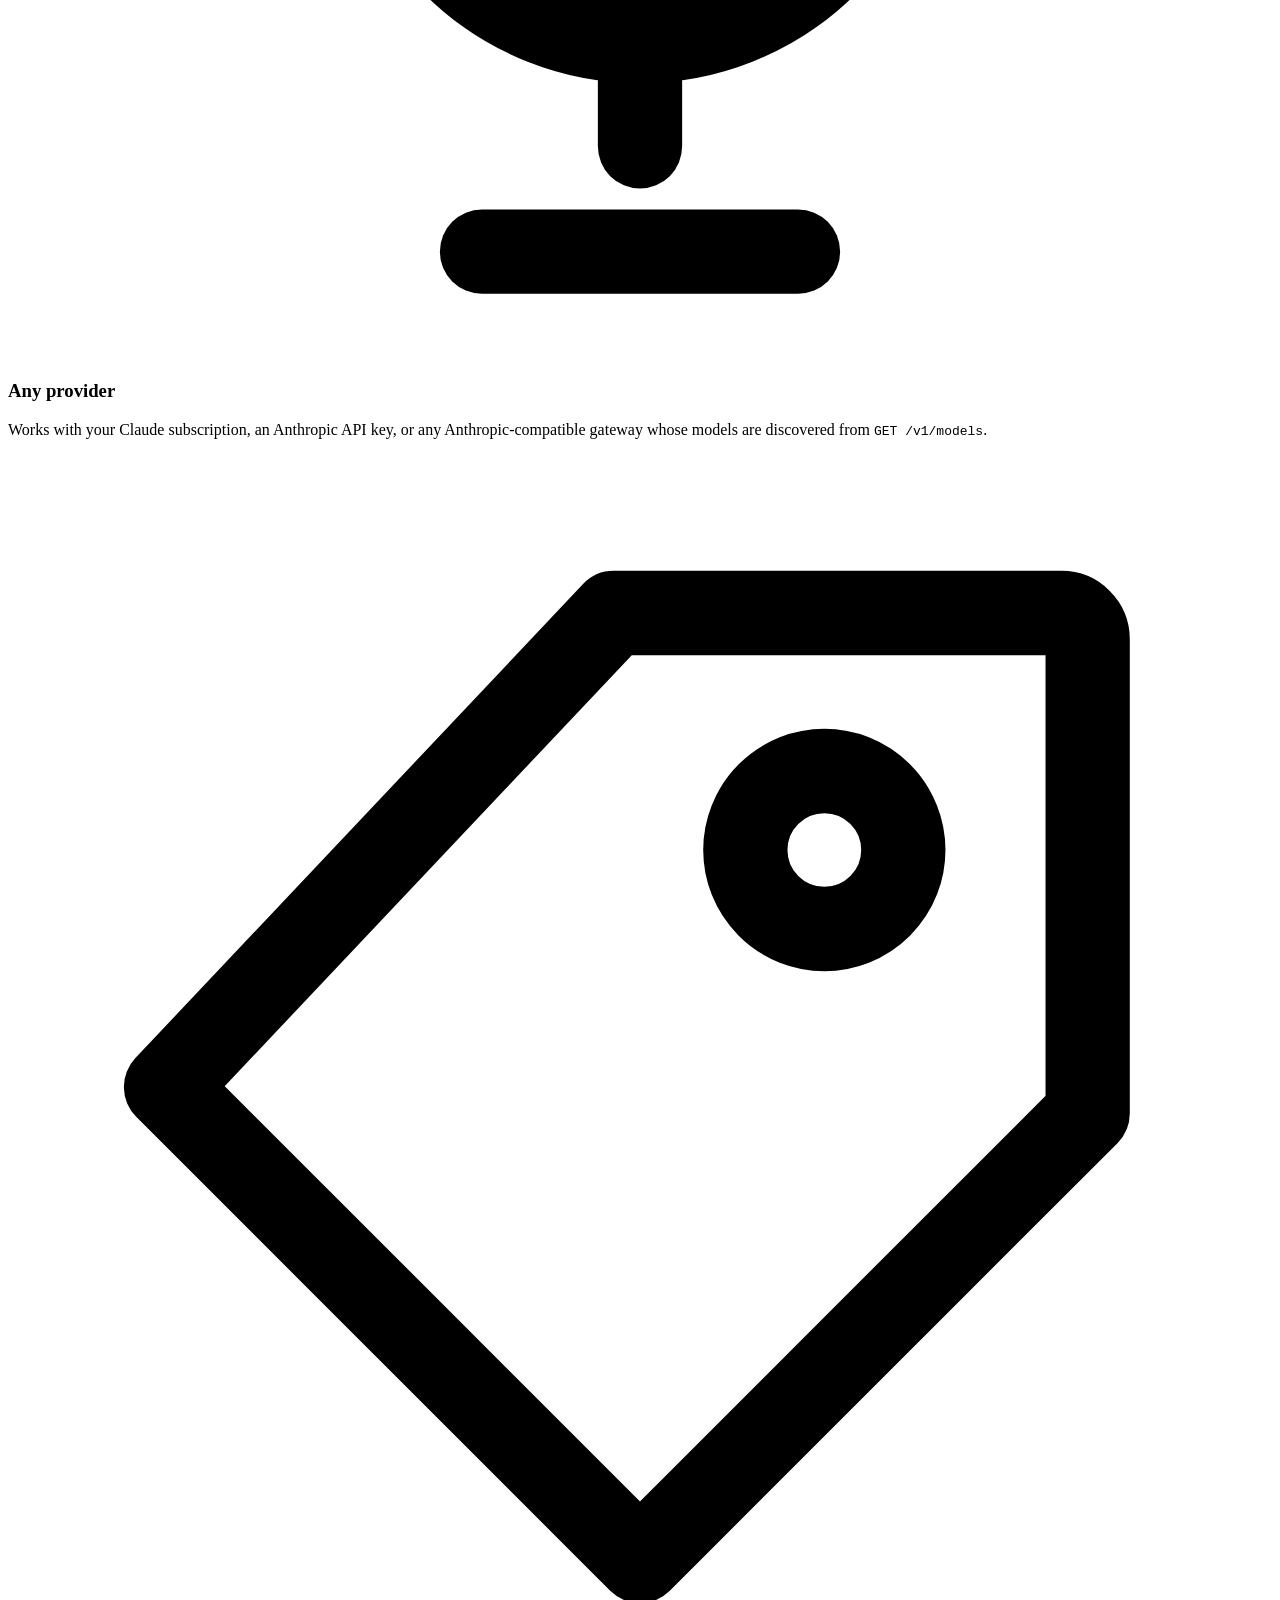
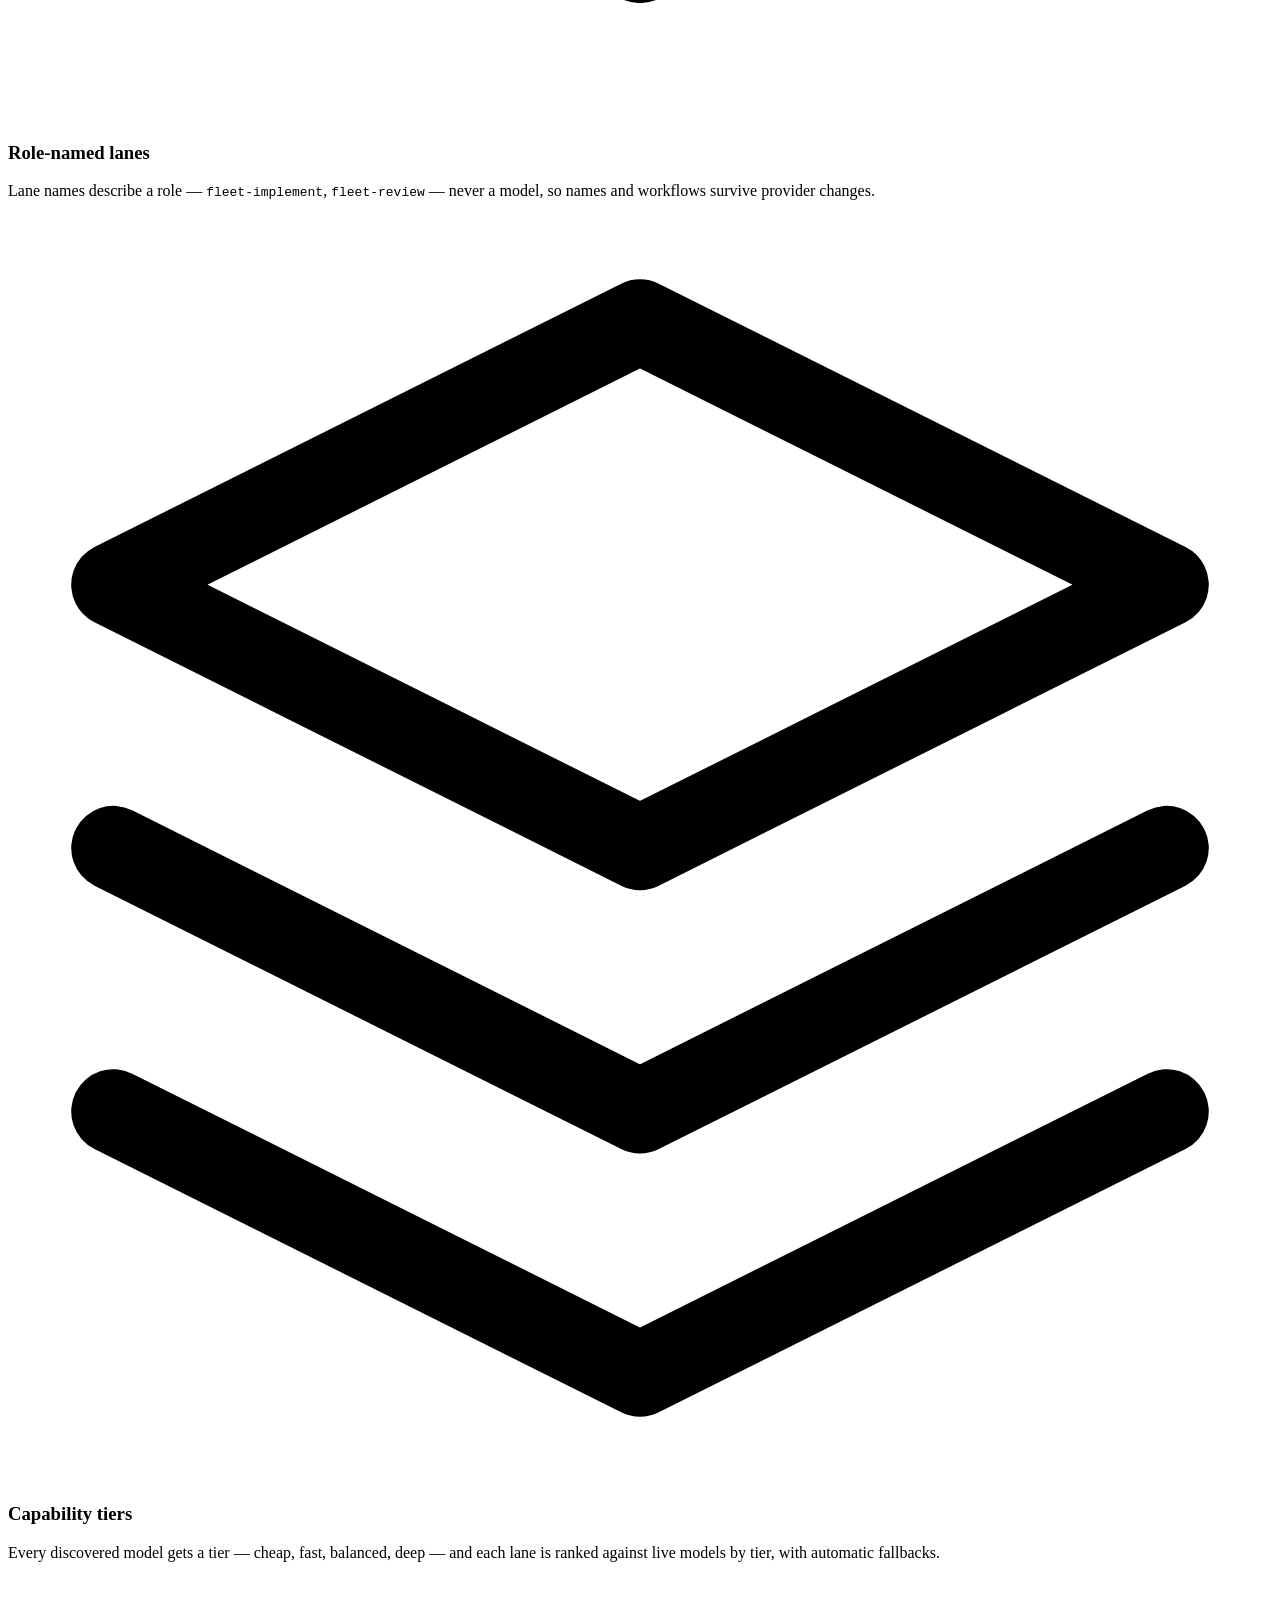
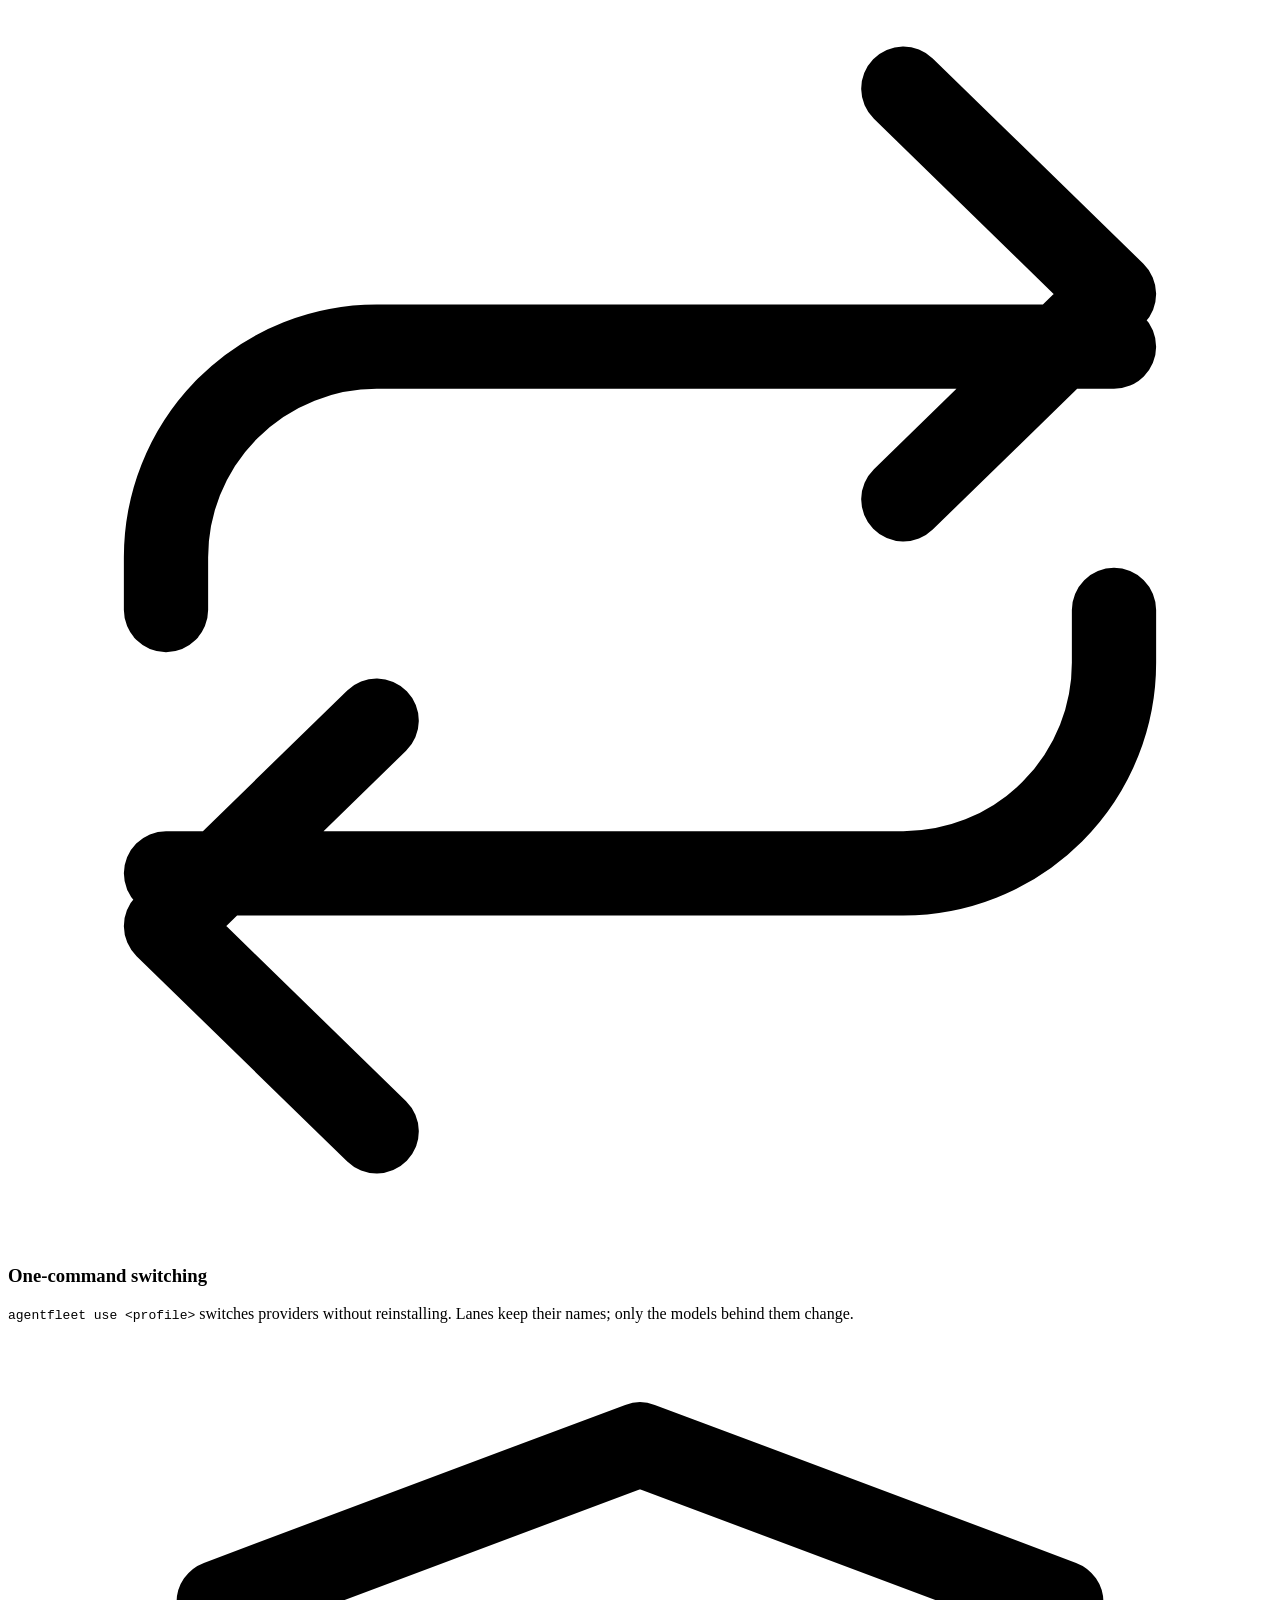
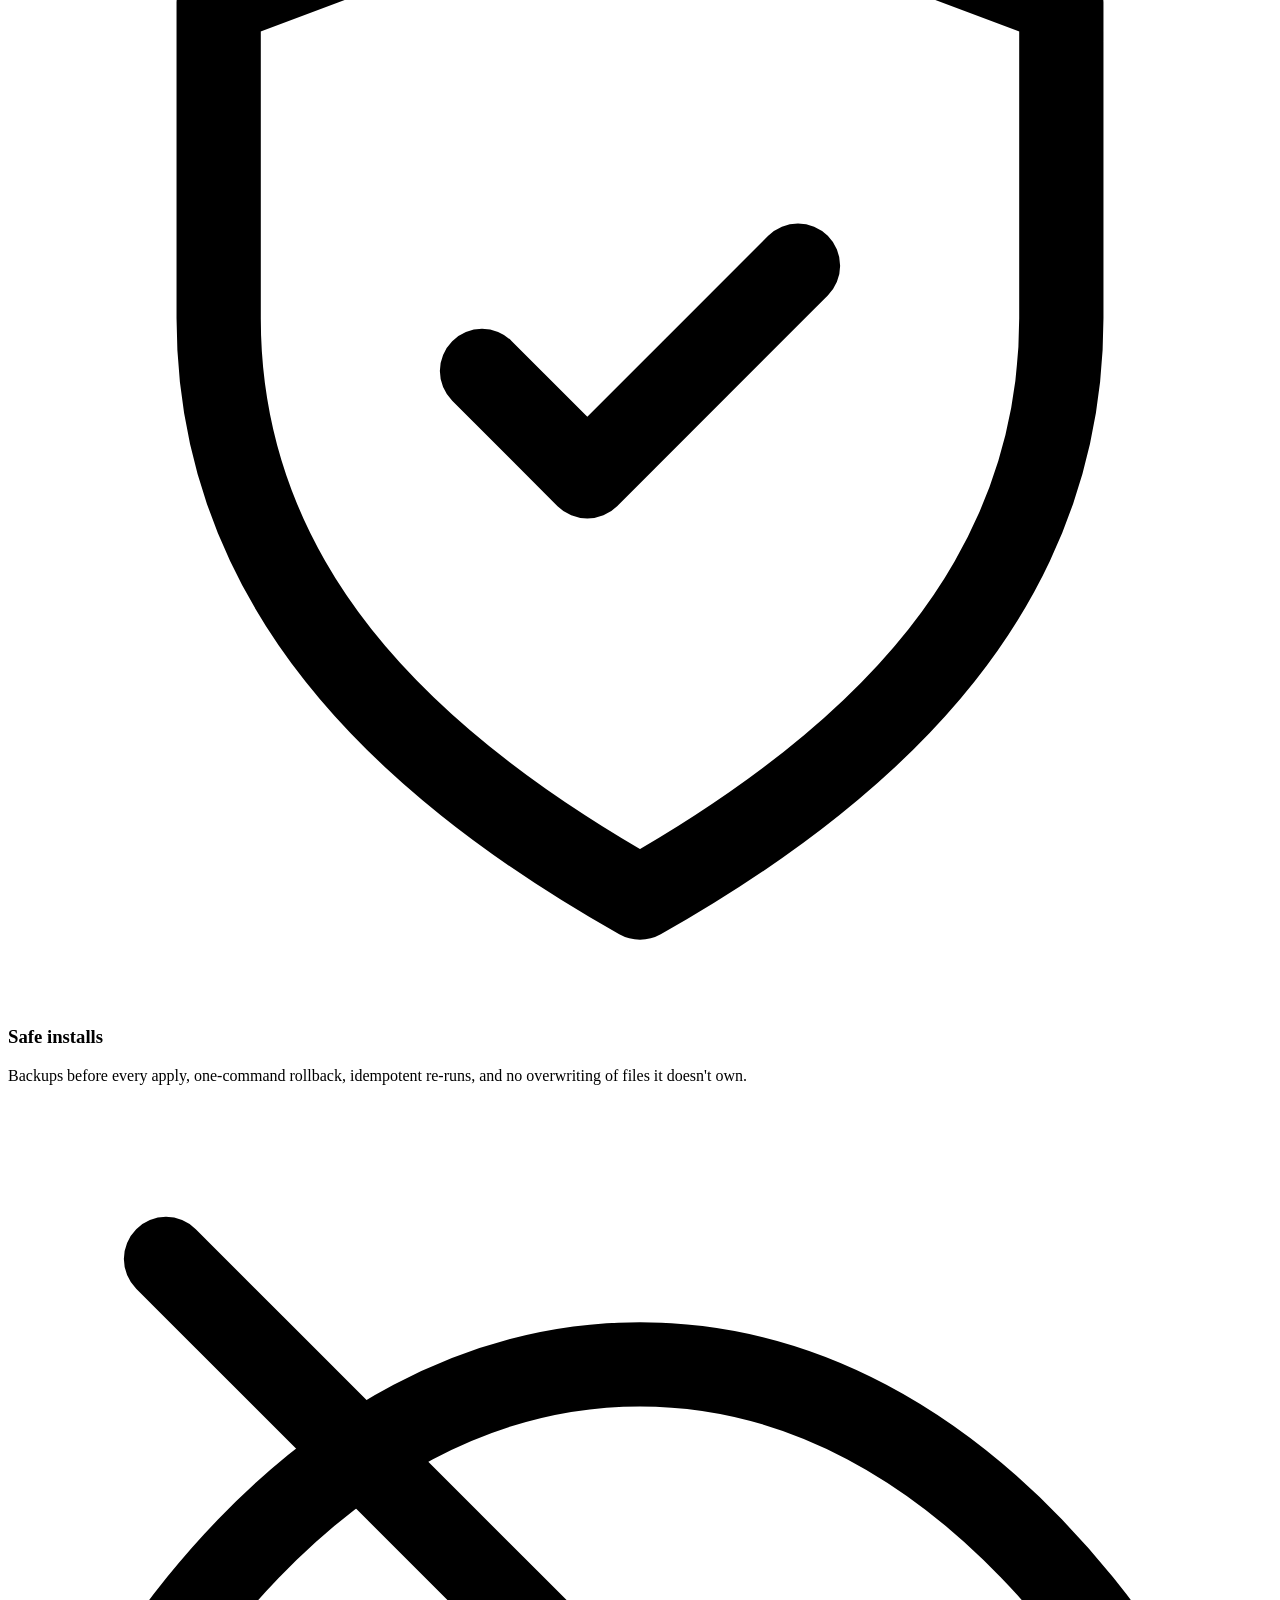
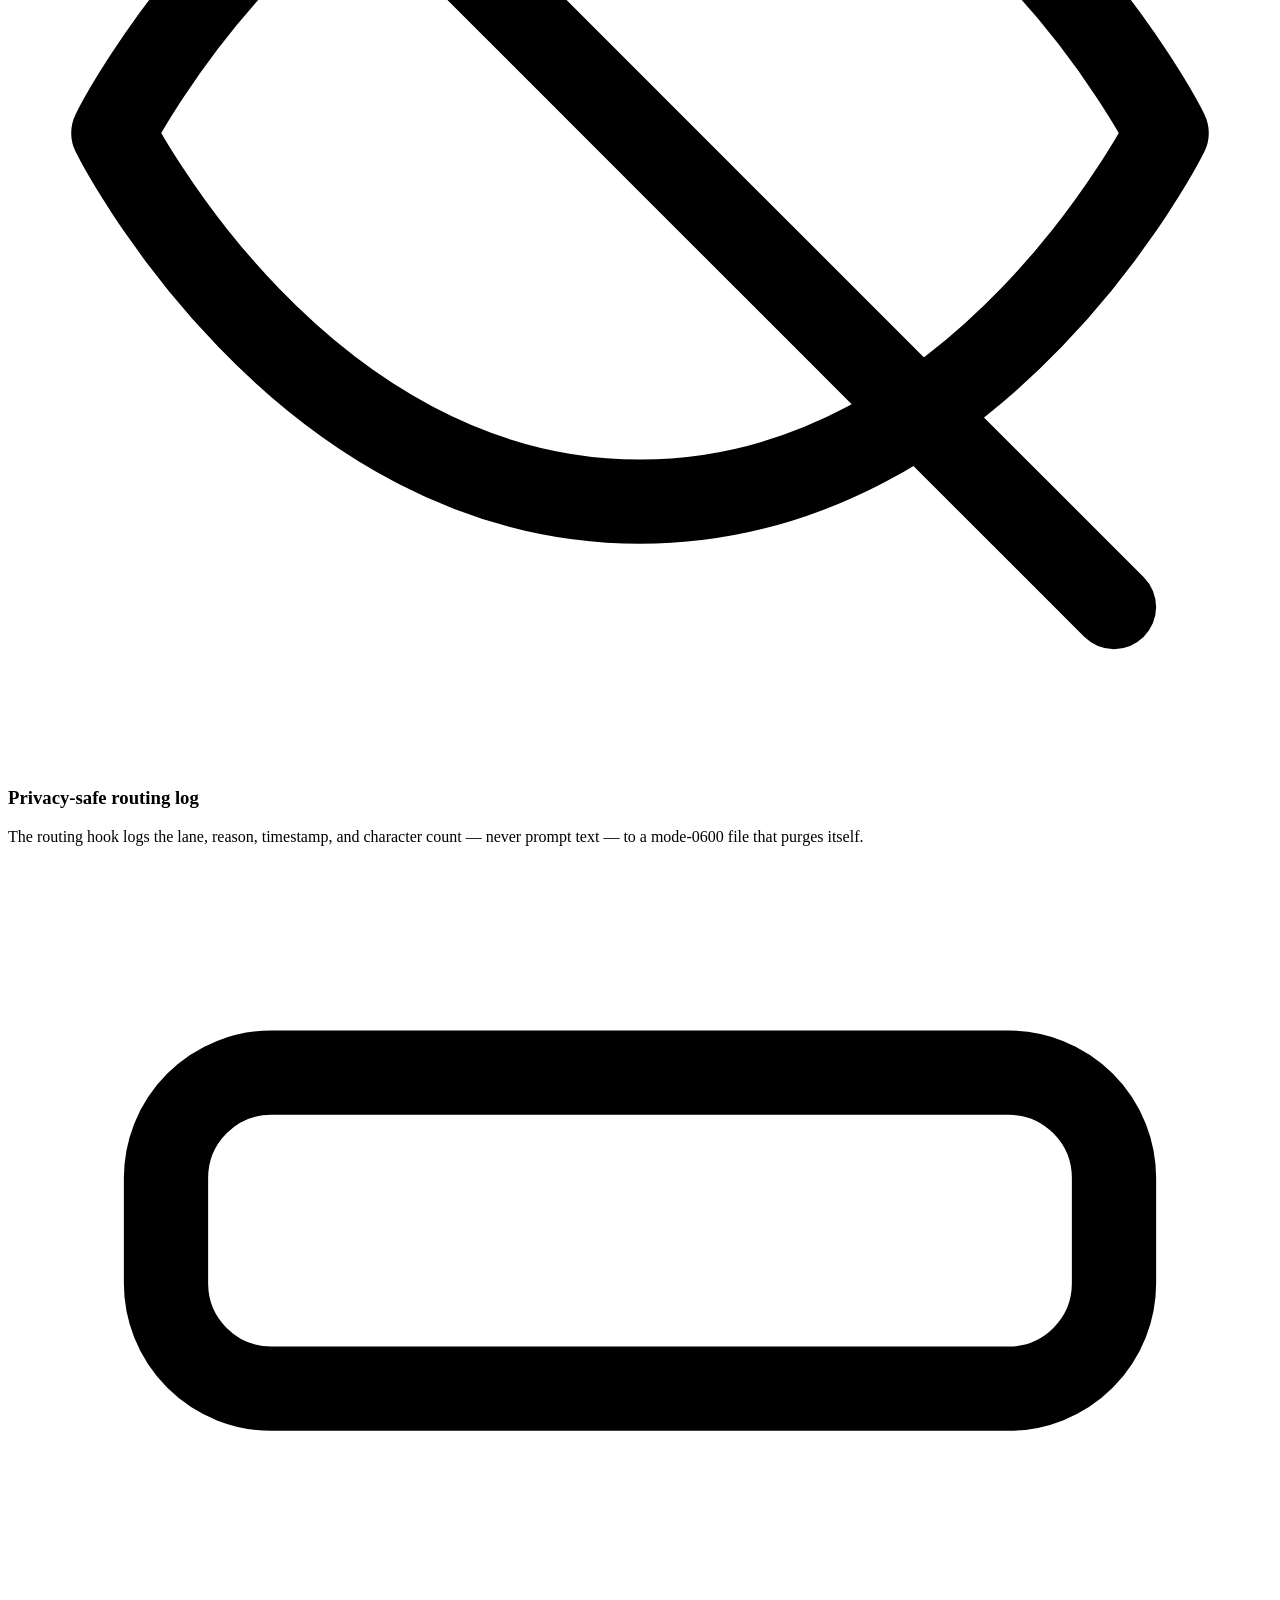
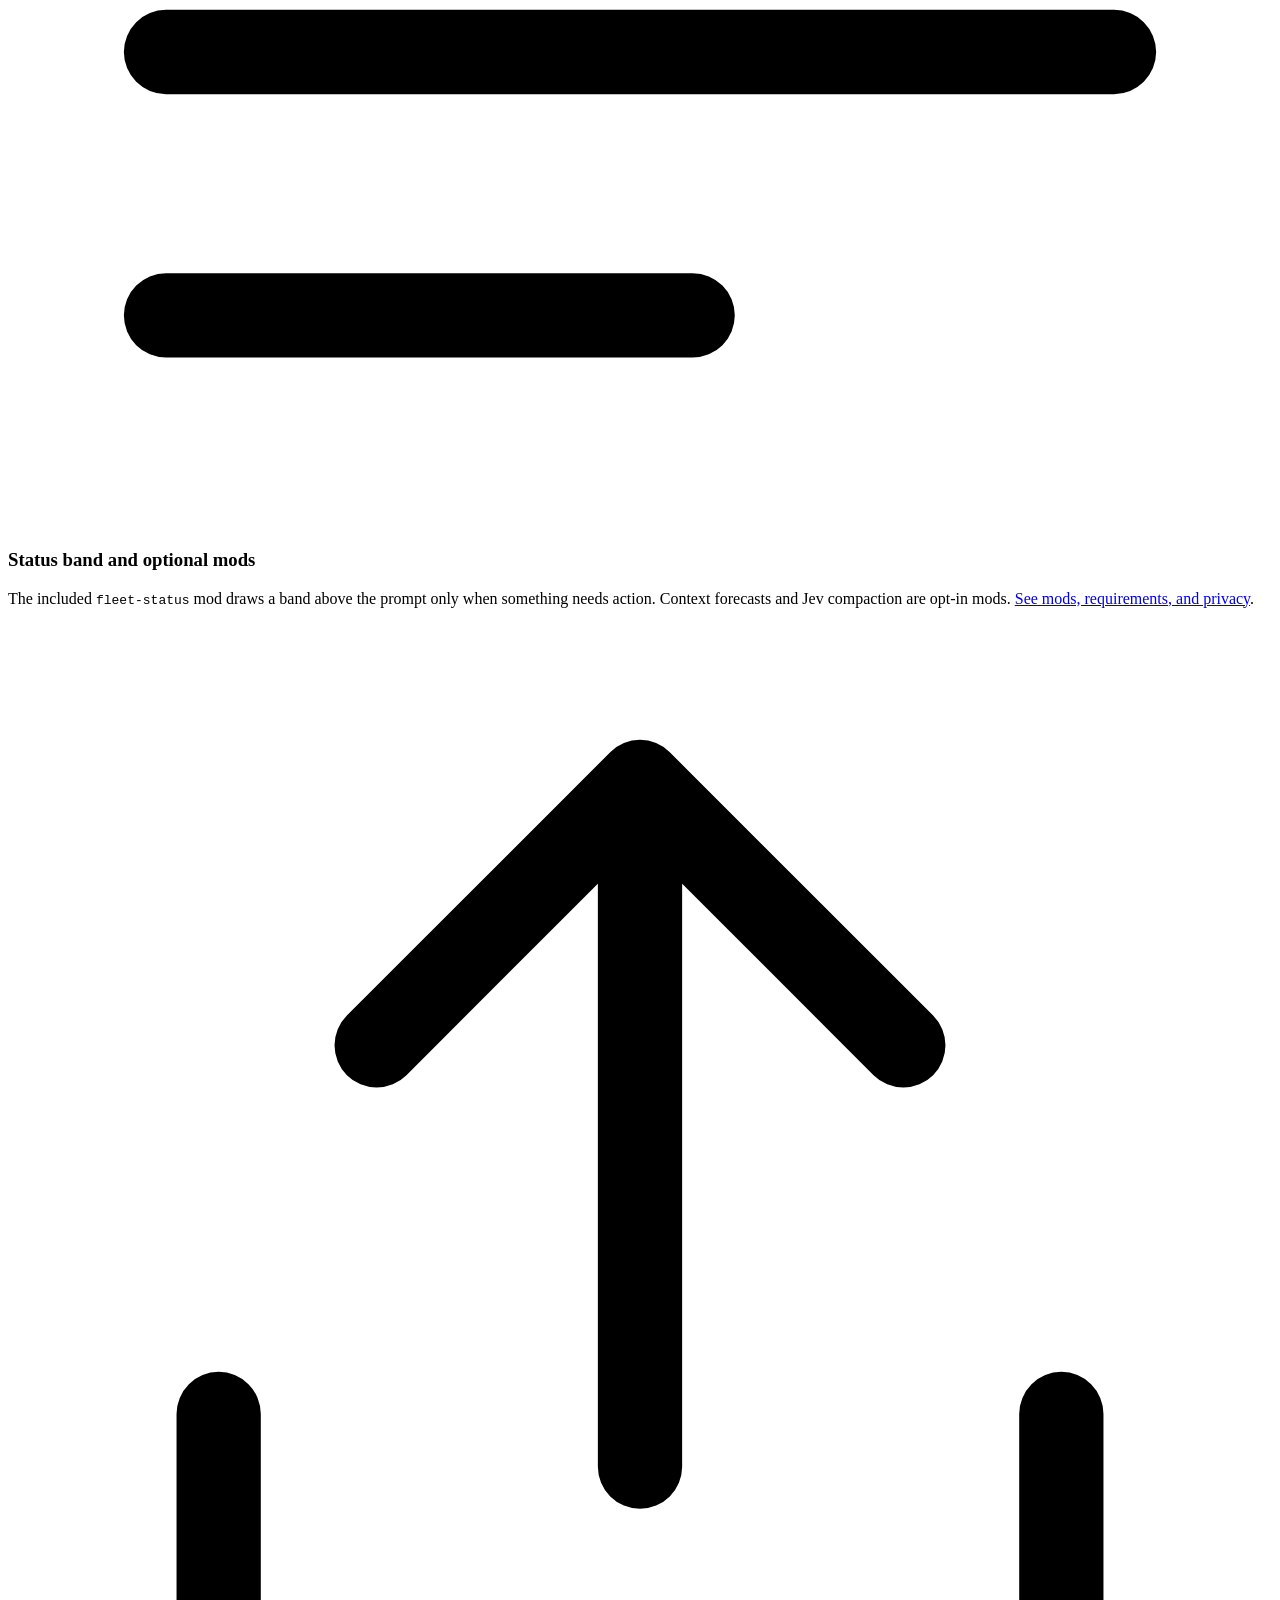
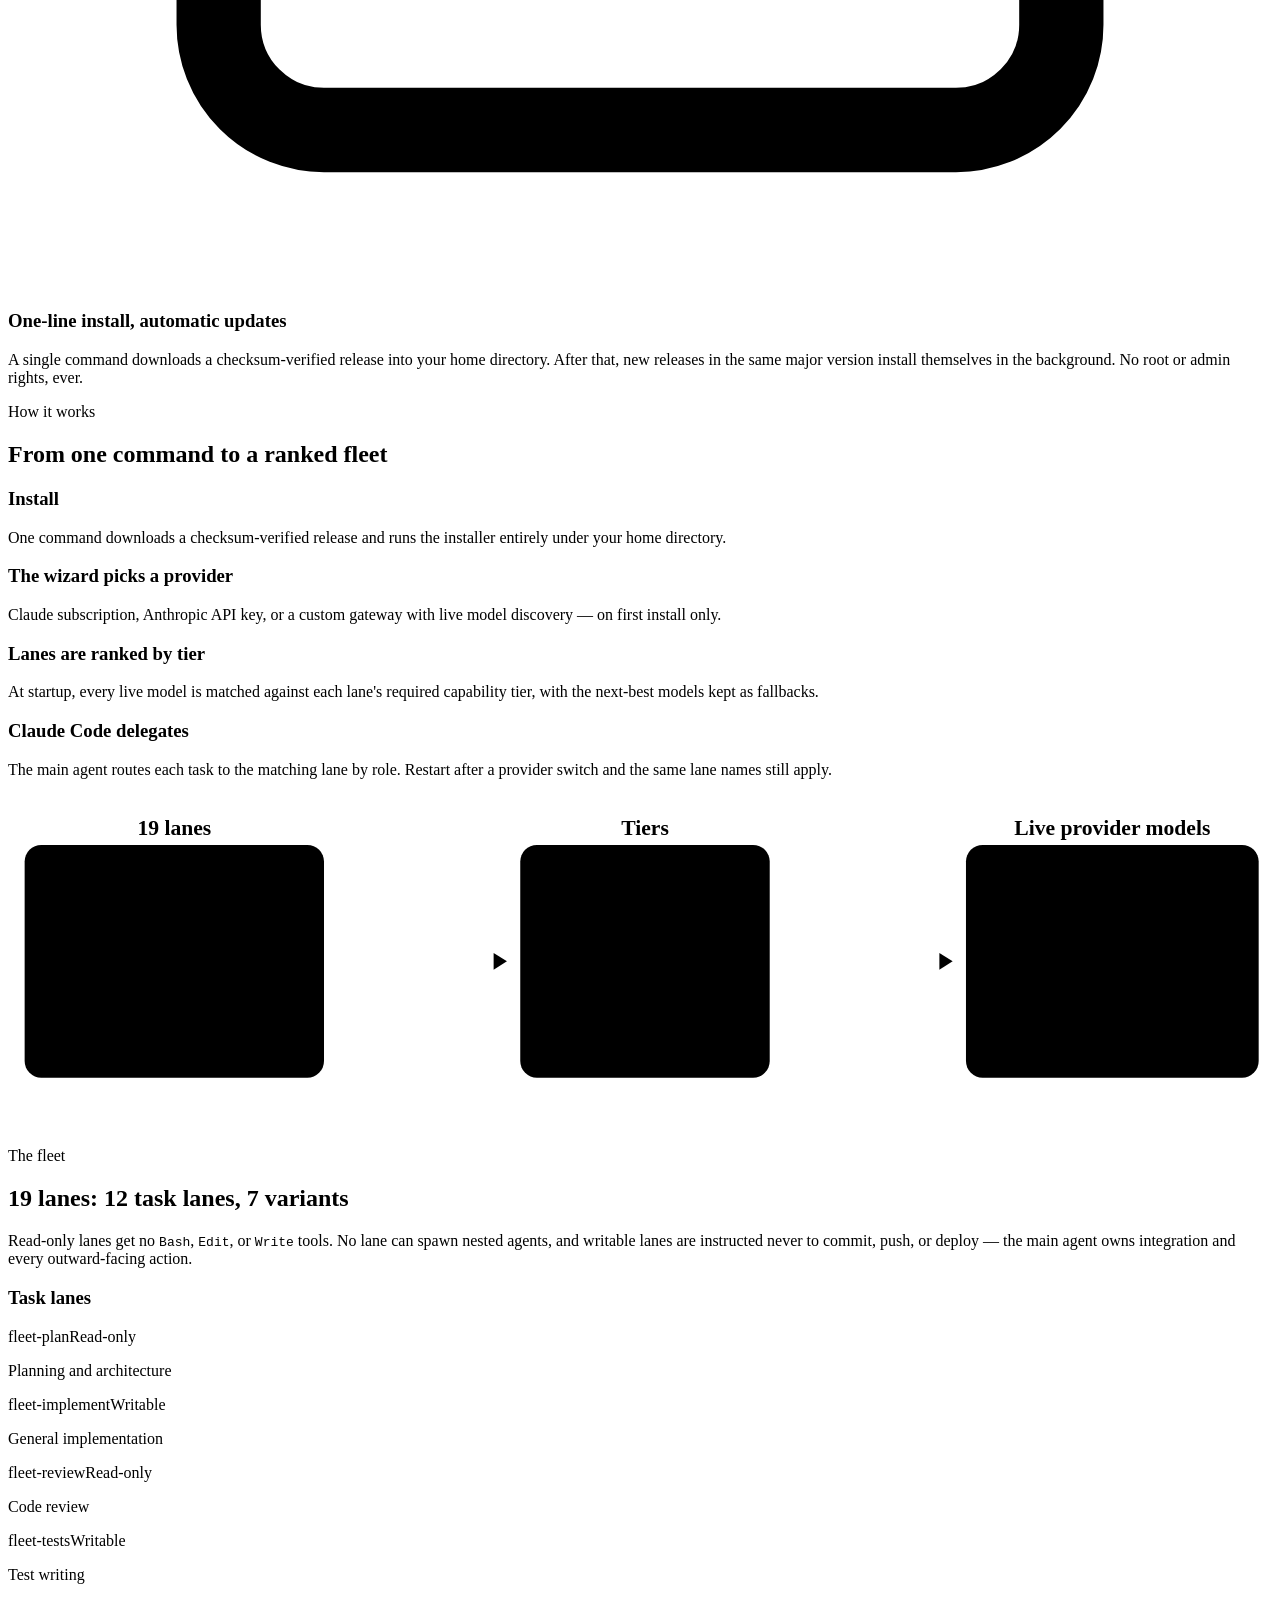
==== commit 1cb6e6bc: "feat: ship Claude Code mods (fleet-status, optional token-weather and fast-jev-compaction) AgentFlee" ====
--- a/site/index.html
+++ b/site/index.html
@@ -59,7 +59,7 @@
       <h1>A fleet of specialist agents that runs on any provider</h1>
       <p class="lede">AgentFleet installs 19 native Claude Code subagents ("lanes"), each named for a role — plan, implement, review, test — never a model. Point it at your Claude subscription, an Anthropic API key, or any Anthropic-compatible gateway, and every lane gets the best-fit model automatically.</p>
 
-      <p class="latest-badge"><span class="latest-badge-version" data-latest-version>v2.0.6</span> &middot; <span class="latest-badge-date" data-latest-date>September 25, 2026</span> &middot; <a href="#changelog">What's new</a></p>
+      <p class="latest-badge"><span class="latest-badge-version" data-latest-version>v2.1.0</span> &middot; <span class="latest-badge-date" data-latest-date>October 9, 2026</span> &middot; <a href="#changelog">What's new</a></p>
 
       <div class="tabs" id="install-tabs">
         <div role="tablist" aria-label="Operating system">
@@ -175,6 +175,13 @@
         <p>The routing hook logs the lane, reason, timestamp, and character count — never prompt text — to a mode-0600 file that purges itself.</p>
       </div>
       <div class="feature-card feature-wide">
+        <div class="icon" aria-hidden="true"><svg viewBox="0 0 24 24" fill="none" stroke="currentColor" stroke-width="1.6" stroke-linecap="round" stroke-linejoin="round"><rect x="3" y="4" width="18" height="6" rx="2"/><path d="M3 15h18M3 20h10"/></svg></div>
+        <div>
+          <h3>Status band and optional mods</h3>
+          <p>The included <code class="il">fleet-status</code> mod draws a band above the prompt only when something needs action. Context forecasts and Jev compaction are opt-in mods. <a href="/docs/#mods">See mods, requirements, and privacy</a>.</p>
+        </div>
+      </div>
+      <div class="feature-card feature-wide">
         <div class="icon" aria-hidden="true"><svg viewBox="0 0 24 24" fill="none" stroke="currentColor" stroke-width="1.6" stroke-linecap="round" stroke-linejoin="round"><path d="M12 3v13M7 8l5-5 5 5"/><path d="M4 15v4a2 2 0 0 0 2 2h12a2 2 0 0 0 2-2v-4"/></svg></div>
         <div>
           <h3>One-line install, automatic updates</h3>
@@ -398,20 +405,29 @@
 
     <div class="release-card">
       <div class="release-head">
-        <span class="release-version" data-latest-version>v2.0.6</span>
-        <span class="release-date" data-latest-date>September 25, 2026</span>
-      </div>
-      <p>Windows fixes: the one-command install works on the PowerShell built into Windows, and updates repair hooks an older install left behind.</p>
+        <span class="release-version" data-latest-version>v2.1.0</span>
+        <span class="release-date" data-latest-date>October 9, 2026</span>
+      </div>
+      <p>Claude Code mods: a status band when something needs action, with optional context forecasts and Jev compaction in a local plugin catalog.</p>
       <ul class="release-list">
-        <li><code class="il">irm https://agentfleet.wecansync.com/install.ps1 | iex</code> works on Windows PowerShell 5.1. It had stopped on the Microsoft Store <code class="il">python3</code> placeholder and wrongly reported Node.js 18+ as missing. <code class="il">agentfleet update</code> and automatic updates on Windows are fixed too.</li>
-        <li>The Windows installer finds a Python installed with <code class="il">uv python install</code> even when it is not on PATH.</li>
-        <li><code class="il">agentfleet</code>, <code class="il">claude-agents-doctor</code>, and <code class="il">claude-fleet-setup</code> on Windows run with the Python the installer used, instead of failing with "Python was not found".</li>
-        <li>Updates refresh hooks that differ only in quoting or comment style, and never leave a hook pointing at a script they just removed.</li>
+        <li><code class="il">fleet-status</code> is installed and on by default. It shows restart notices, failed automatic updates, lanes without a model, and model changes waiting for review; <code class="il">/fleet-status</code> prints the full status.</li>
+        <li>The <code class="il">agentfleet</code> catalog includes two opt-in mods: Anthropic's <code class="il">token-weather</code> and tamaratran's <code class="il">fast-jev-compaction</code>. Jev compaction needs a paid TypeSafe API key and sends conversation text and tool inputs to TypeSafe.</li>
+        <li>Mods need Claude Code 2.1.287 or later and show in the terminal and Desktop's Code tab. <code class="il">fleet-status</code> reads only four AgentFleet files, never settings or tokens, and sends nothing anywhere.</li>
+        <li>Opt out with <code class="il">--no-mods</code> or <code class="il">AGENTFLEET_MODS=0</code>; <code class="il">--mods</code> opts back in. Updates refresh mod files without re-registering disabled or uninstalled plugins. <a href="/docs/#mods">Read the mods guide</a>.</li>
       </ul>
     </div>
 
     <h3 class="version-history-heading">Version history</h3>
     <div class="version-history">
+      <details class="version-item">
+        <summary><span class="release-version">v2.0.6</span><span class="release-date">September 25, 2026</span><span class="version-summary">Windows fixes: the one-command install works on the PowerShell built into Windows, and updates repair hooks an older install left behind.</span></summary>
+        <ul class="release-list">
+          <li><code class="il">irm https://agentfleet.wecansync.com/install.ps1 | iex</code> works on Windows PowerShell 5.1. It had stopped on the Microsoft Store <code class="il">python3</code> placeholder and wrongly reported Node.js 18+ as missing. <code class="il">agentfleet update</code> and automatic updates on Windows are fixed too.</li>
+          <li>The Windows installer finds a Python installed with <code class="il">uv python install</code> even when it is not on PATH.</li>
+          <li><code class="il">agentfleet</code>, <code class="il">claude-agents-doctor</code>, and <code class="il">claude-fleet-setup</code> on Windows run with the Python the installer used, instead of failing with "Python was not found".</li>
+          <li>Updates refresh hooks that differ only in quoting or comment style, and never leave a hook pointing at a script they just removed.</li>
+        </ul>
+      </details>
       <details class="version-item">
         <summary><span class="release-version">v2.0.5</span><span class="release-date">September 24, 2026</span><span class="version-summary">Any number of provider profiles, each with its own settings.</span></summary>
         <ul class="release-list">
